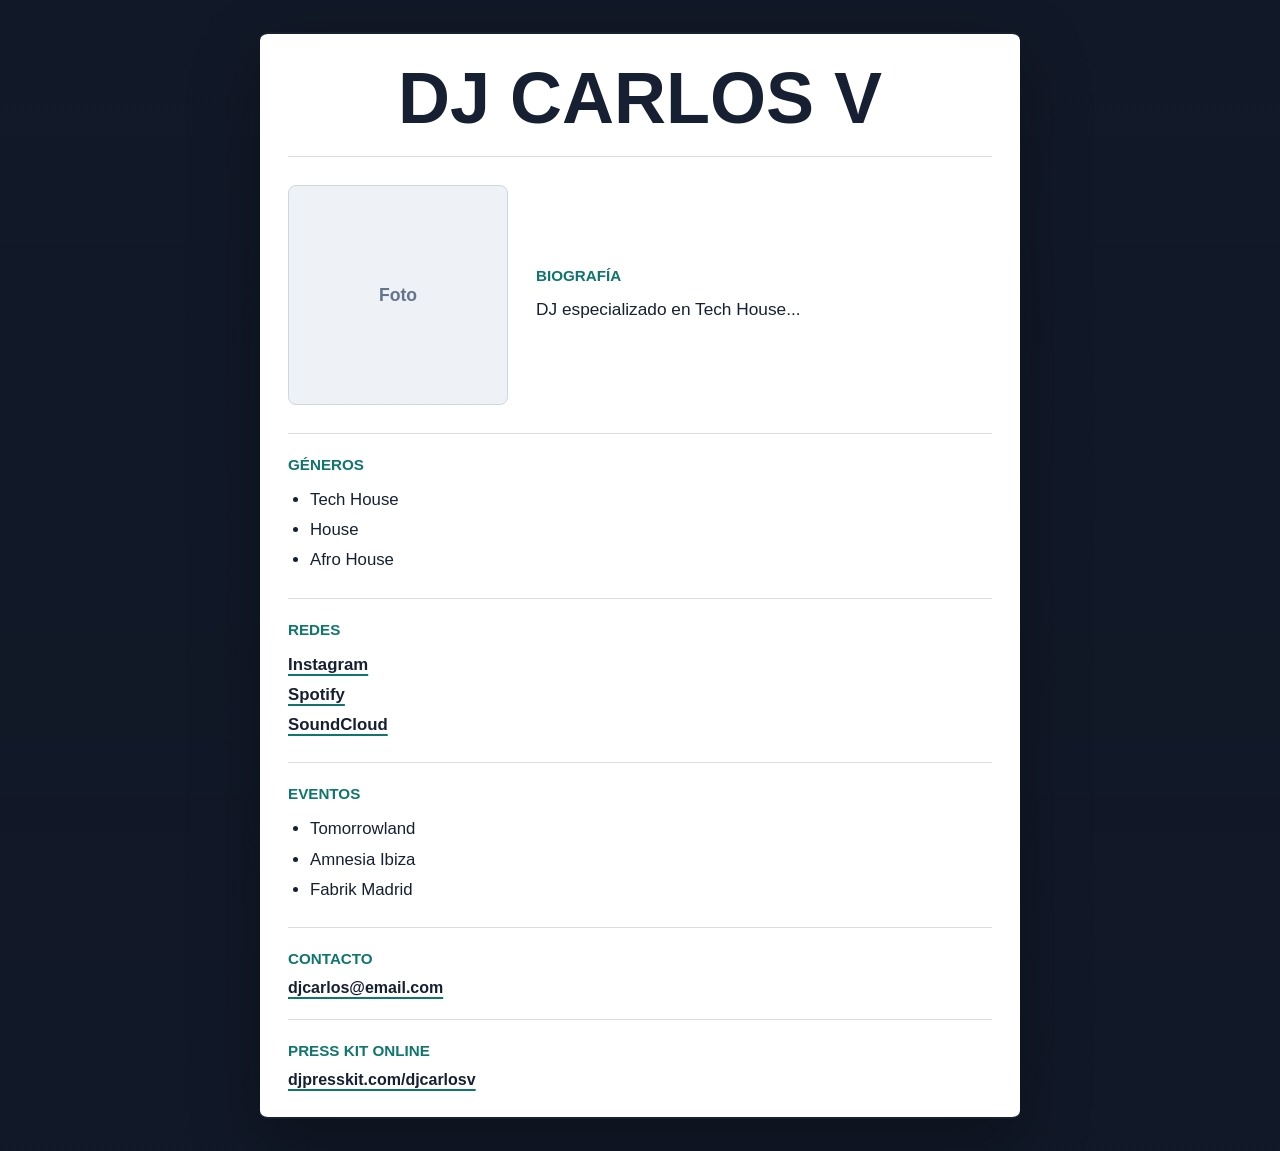
==== index.html @ f7f16c18 "Initial website files" ====
<!DOCTYPE html>
<html lang="es">
<head>
  <meta charset="UTF-8">
  <meta name="viewport" content="width=device-width, initial-scale=1.0">
  <title>DJ Carlos V | Press Kit</title>
  <link rel="canonical" href="https://djpresskit.com/djcarlosv">
  <link rel="stylesheet" href="styles.css">
</head>
<body>
  <main class="press-kit">
    <article class="kit-card" aria-label="Press kit de DJ Carlos V">
      <header class="kit-header">
        <h1>DJ CARLOS V</h1>
      </header>

      <section class="profile">
        <div class="photo" aria-label="Foto de DJ Carlos V">
          <span>Foto</span>
        </div>

        <div class="bio">
          <h2>BIOGRAFÍA</h2>
          <p>DJ especializado en Tech House...</p>
        </div>
      </section>

      <section class="kit-section">
        <h2>GÉNEROS</h2>
        <ul>
          <li>Tech House</li>
          <li>House</li>
          <li>Afro House</li>
        </ul>
      </section>

      <section class="kit-section">
        <h2>REDES</h2>
        <ul class="links-list">
          <li><a href="#">Instagram</a></li>
          <li><a href="#">Spotify</a></li>
          <li><a href="#">SoundCloud</a></li>
        </ul>
      </section>

      <section class="kit-section">
        <h2>EVENTOS</h2>
        <ul>
          <li>Tomorrowland</li>
          <li>Amnesia Ibiza</li>
          <li>Fabrik Madrid</li>
        </ul>
      </section>

      <section class="kit-section contact">
        <h2>CONTACTO</h2>
        <a href="mailto:djcarlos@email.com">djcarlos@email.com</a>
      </section>

      <section class="kit-section public-link">
        <h2>PRESS KIT ONLINE</h2>
        <a href="https://djpresskit.com/djcarlosv">djpresskit.com/djcarlosv</a>
      </section>
    </article>
  </main>
</body>
</html>
---- styles.css ----
:root {
  color-scheme: light;
  font-family: Arial, Helvetica, sans-serif;
  background: #111827;
  color: #172033;
}

* {
  box-sizing: border-box;
}

body {
  min-height: 100vh;
  margin: 0;
  background:
    linear-gradient(rgba(17, 24, 39, 0.84), rgba(17, 24, 39, 0.92)),
    url("https://images.unsplash.com/photo-1516450360452-9312f5e86fc7?auto=format&fit=crop&w=1600&q=80");
  background-position: center;
  background-size: cover;
}

a {
  color: inherit;
}

.press-kit {
  min-height: 100vh;
  display: grid;
  place-items: center;
  padding: 32px 18px;
}

.kit-card {
  width: min(100%, 760px);
  padding: 28px;
  border-top: 2px solid #172033;
  border-bottom: 2px solid #172033;
  border-radius: 8px;
  background: #ffffff;
  box-shadow: 0 24px 70px rgba(0, 0, 0, 0.28);
}

.kit-header {
  padding-bottom: 22px;
  margin-bottom: 28px;
  border-bottom: 1px solid #d8dee8;
  text-align: center;
}

h1 {
  margin: 0;
  font-size: clamp(2.2rem, 8vw, 4.5rem);
  line-height: 1;
  letter-spacing: 0;
}

h2 {
  margin: 0 0 12px;
  color: #0f766e;
  font-size: 0.95rem;
  letter-spacing: 0;
}

p {
  margin: 0;
  font-size: 1.08rem;
  line-height: 1.6;
}

ul {
  margin: 0;
  padding-left: 22px;
  font-size: 1.05rem;
  line-height: 1.8;
}

.profile {
  display: grid;
  grid-template-columns: 220px 1fr;
  gap: 28px;
  align-items: stretch;
  margin-bottom: 28px;
}

.photo {
  min-height: 220px;
  display: grid;
  place-items: center;
  border: 1px solid #cfd7e3;
  border-radius: 8px;
  background: #eef2f7;
  color: #64748b;
  font-size: 1.1rem;
  font-weight: 700;
}

.bio {
  align-self: center;
}

.kit-section {
  padding: 22px 0;
  border-top: 1px solid #d8dee8;
}

.links-list {
  list-style: none;
  padding-left: 0;
}

.links-list a,
.contact a,
.public-link a {
  color: #172033;
  font-weight: 700;
  text-decoration-color: #0f766e;
  text-decoration-thickness: 2px;
  text-underline-offset: 4px;
}

.public-link {
  padding-bottom: 0;
}

@media (max-width: 640px) {
  .kit-card {
    padding: 22px;
  }

  .profile {
    grid-template-columns: 1fr;
  }

  .photo {
    min-height: 260px;
  }
}
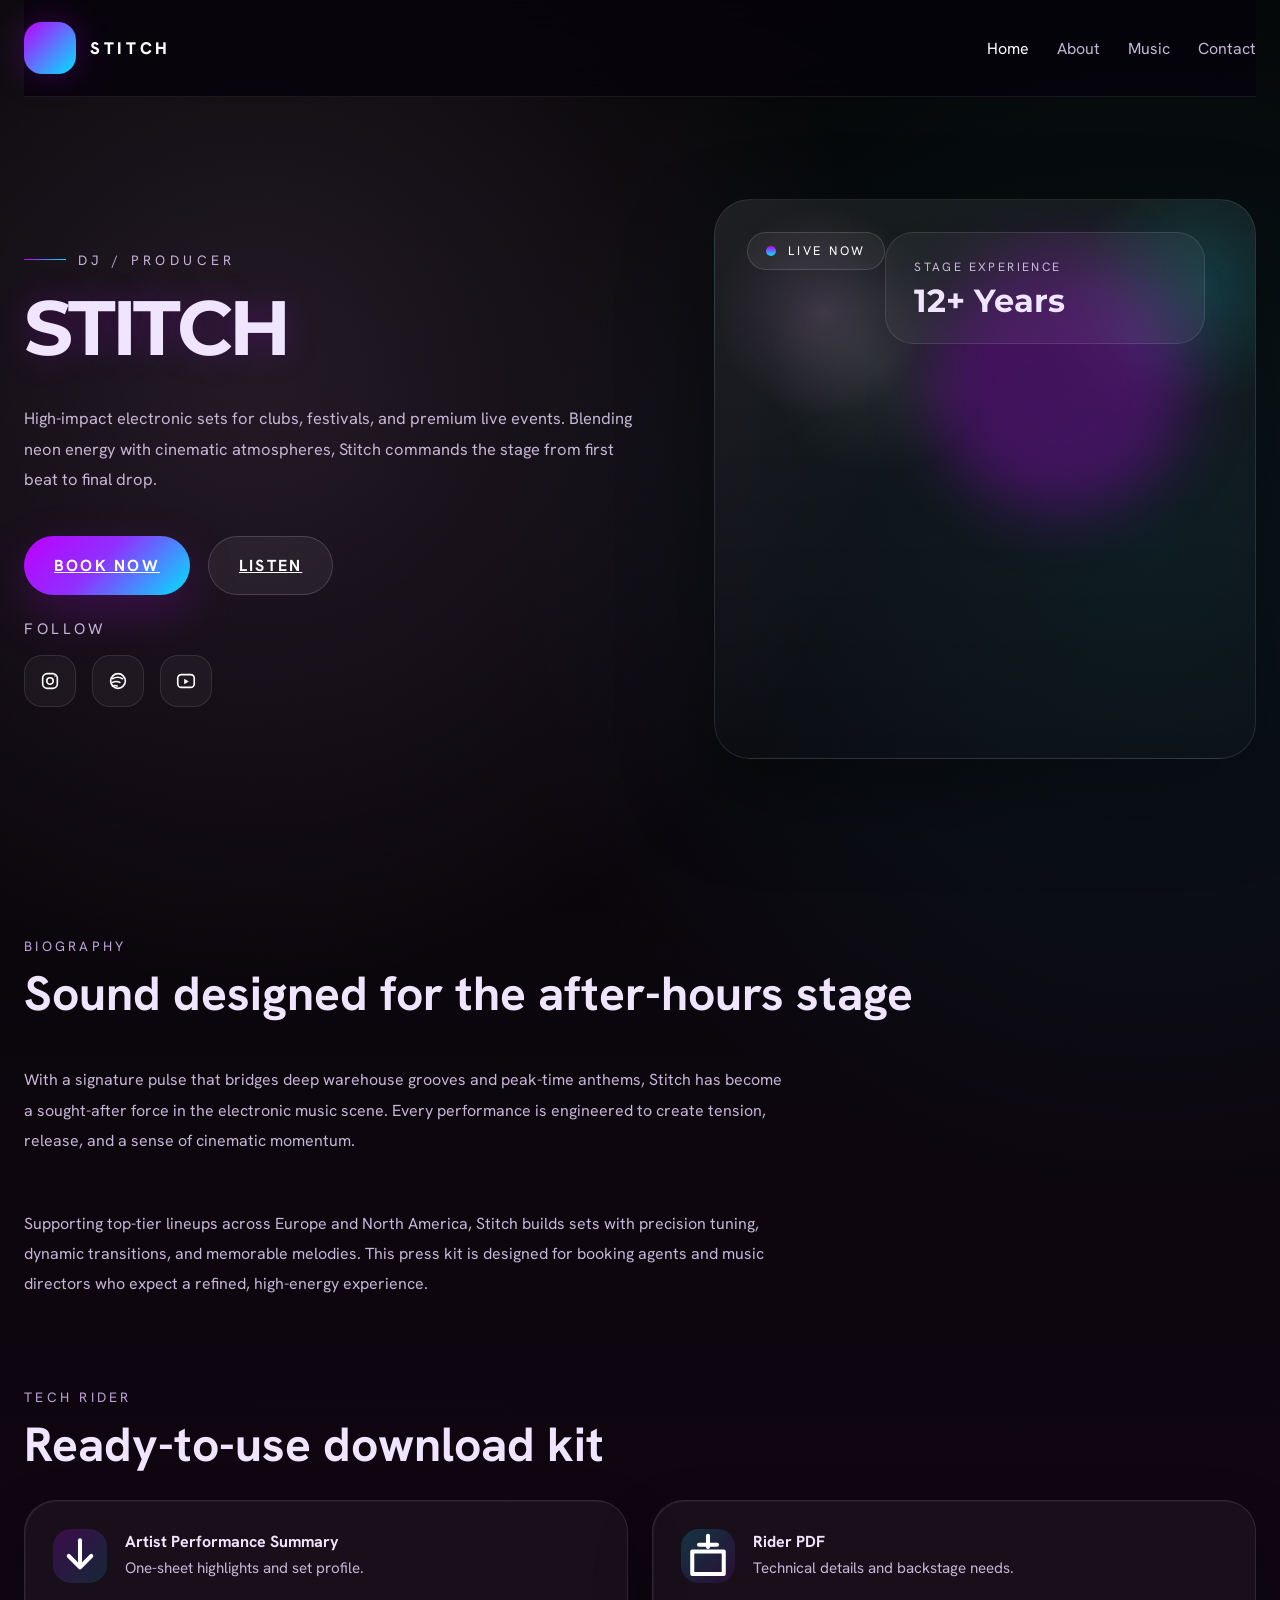
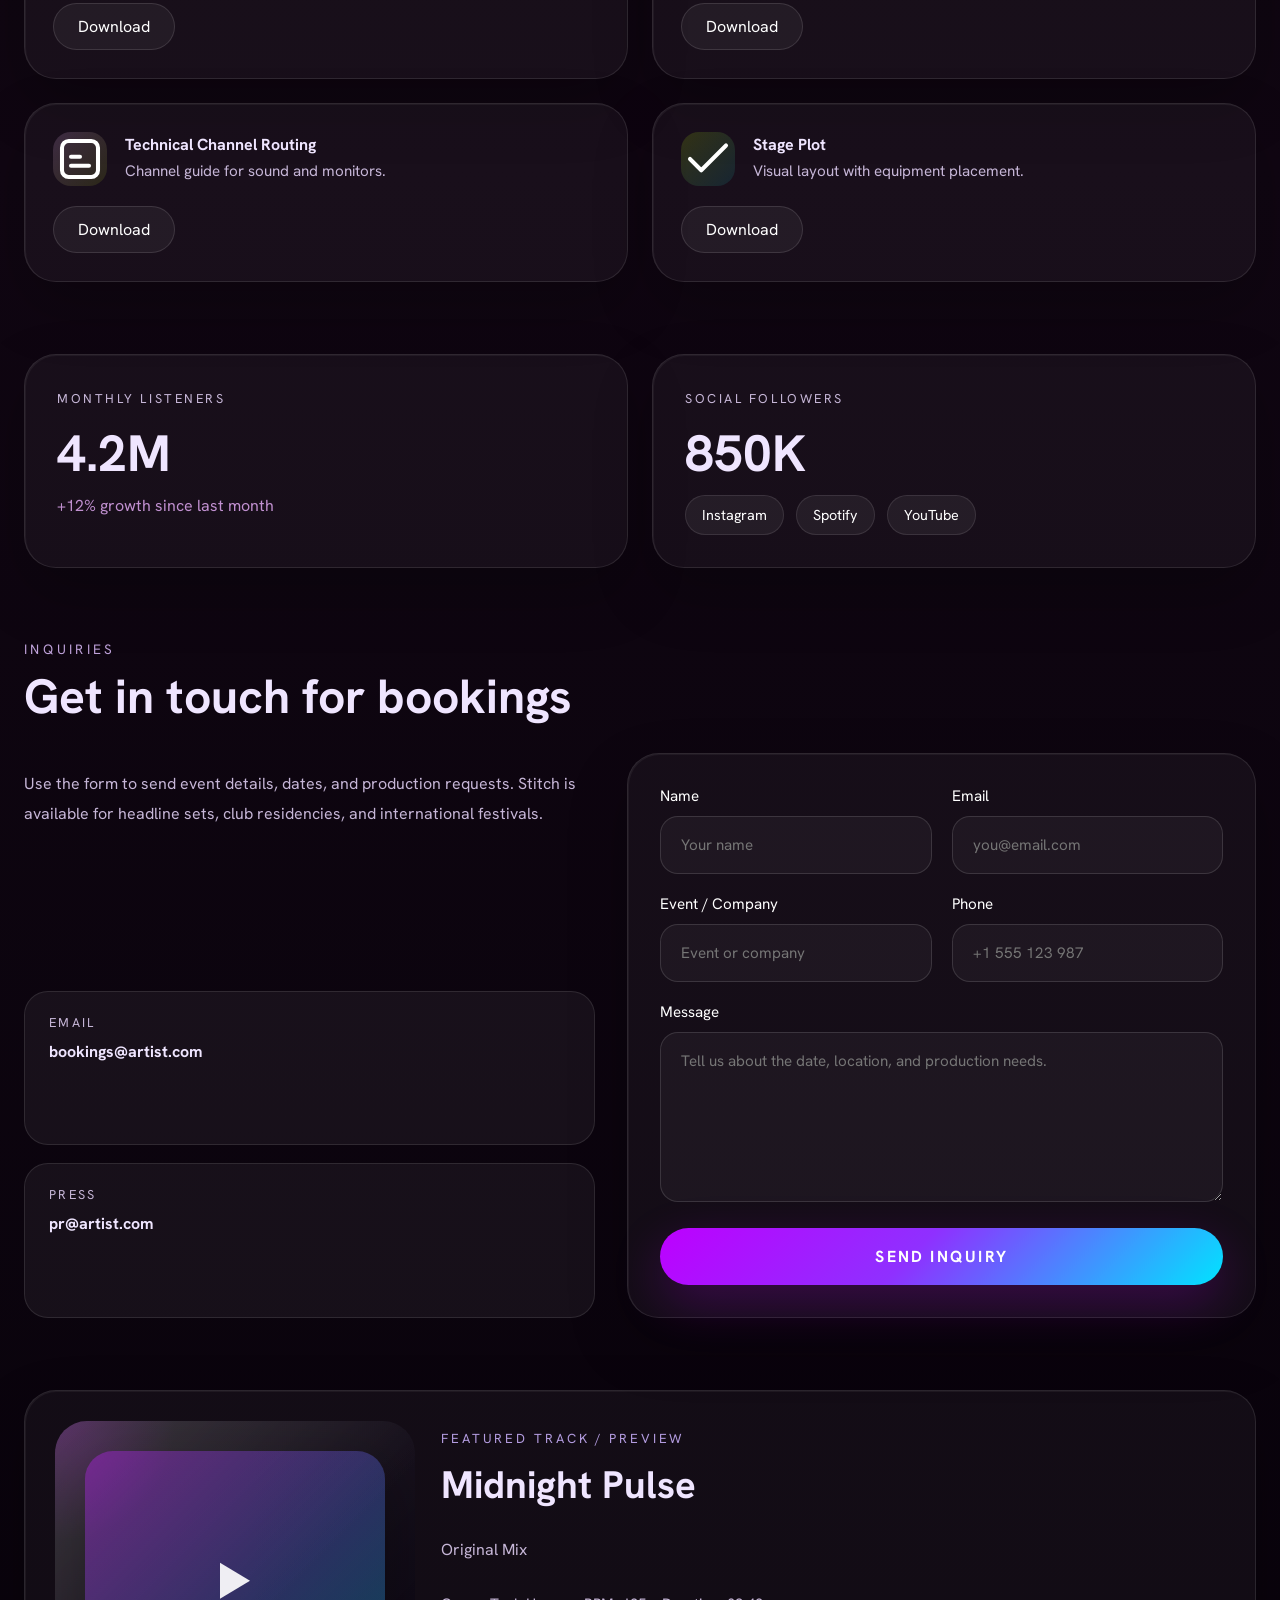
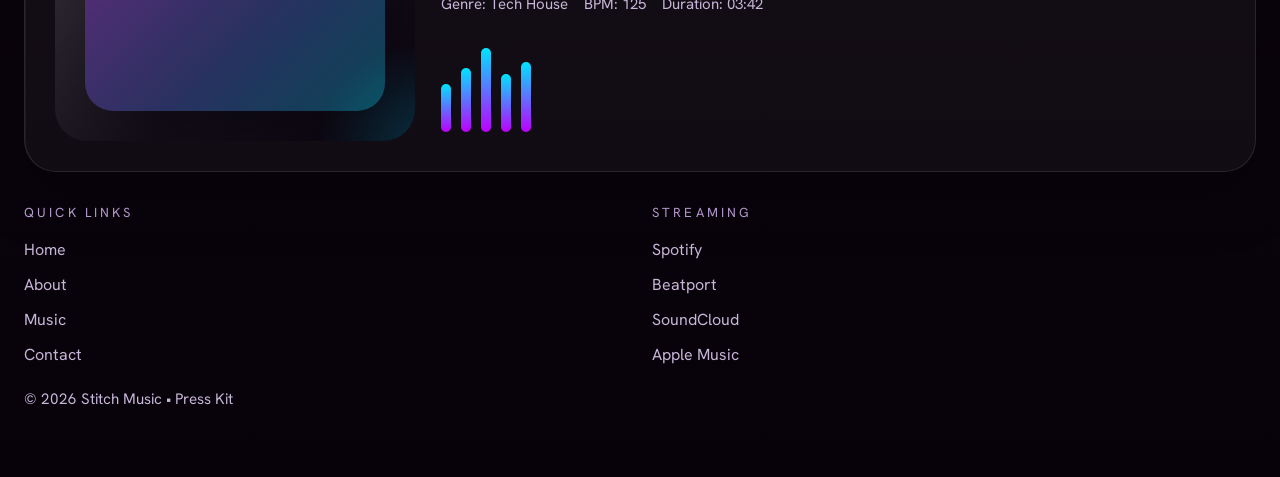
==== commit 0080f862: "Update website structure" ====
--- a/index.html
+++ b/index.html
@@ -1,67 +1,268 @@
 <!DOCTYPE html>
-<html lang="es">
+<html lang="en">
 <head>
-  <meta charset="UTF-8">
-  <meta name="viewport" content="width=device-width, initial-scale=1.0">
-  <title>DJ Carlos V | Press Kit</title>
-  <link rel="canonical" href="https://djpresskit.com/djcarlosv">
-  <link rel="stylesheet" href="styles.css">
+  <meta charset="UTF-8" />
+  <meta name="viewport" content="width=device-width, initial-scale=1.0" />
+  <title>Stitch | DJ Press Kit</title>
+  <link rel="preconnect" href="https://fonts.googleapis.com" />
+  <link rel="preconnect" href="https://fonts.gstatic.com" crossorigin />
+  <link href="https://fonts.googleapis.com/css2?family=Hanken+Grotesk:wght@400;500;600;700&family=JetBrains+Mono:wght@500;600&family=Montserrat:wght@700;800;900&display=swap" rel="stylesheet" />
+  <link rel="stylesheet" href="css/style.css" />
 </head>
 <body>
-  <main class="press-kit">
-    <article class="kit-card" aria-label="Press kit de DJ Carlos V">
-      <header class="kit-header">
-        <h1>DJ CARLOS V</h1>
-      </header>
-
-      <section class="profile">
-        <div class="photo" aria-label="Foto de DJ Carlos V">
-          <span>Foto</span>
-        </div>
-
-        <div class="bio">
-          <h2>BIOGRAFÍA</h2>
-          <p>DJ especializado en Tech House...</p>
-        </div>
-      </section>
-
-      <section class="kit-section">
-        <h2>GÉNEROS</h2>
-        <ul>
-          <li>Tech House</li>
-          <li>House</li>
-          <li>Afro House</li>
-        </ul>
-      </section>
-
-      <section class="kit-section">
-        <h2>REDES</h2>
-        <ul class="links-list">
-          <li><a href="#">Instagram</a></li>
-          <li><a href="#">Spotify</a></li>
-          <li><a href="#">SoundCloud</a></li>
-        </ul>
-      </section>
-
-      <section class="kit-section">
-        <h2>EVENTOS</h2>
-        <ul>
-          <li>Tomorrowland</li>
-          <li>Amnesia Ibiza</li>
-          <li>Fabrik Madrid</li>
-        </ul>
-      </section>
-
-      <section class="kit-section contact">
-        <h2>CONTACTO</h2>
-        <a href="mailto:djcarlos@email.com">djcarlos@email.com</a>
-      </section>
-
-      <section class="kit-section public-link">
-        <h2>PRESS KIT ONLINE</h2>
-        <a href="https://djpresskit.com/djcarlosv">djpresskit.com/djcarlosv</a>
-      </section>
-    </article>
-  </main>
+  <div class="page-shell">
+    <header class="site-header reveal-on-scroll">
+      <a class="brand" href="#home">
+        <span class="brand-mark" aria-hidden="true"></span>
+        <span class="brand-name">STITCH</span>
+      </a>
+      <nav class="site-nav" aria-label="Primary navigation">
+        <a class="nav-link active" href="#home">Home</a>
+        <a class="nav-link" href="#about">About</a>
+        <a class="nav-link" href="#music">Music</a>
+        <a class="nav-link" href="#contact">Contact</a>
+      </nav>
+      <button id="menuToggle" class="menu-toggle" aria-expanded="false" aria-label="Toggle navigation"></button>
+    </header>
+
+    <div id="mobileNav" class="mobile-nav" aria-hidden="true">
+      <a class="mobile-link" href="#home">Home</a>
+      <a class="mobile-link" href="#about">About</a>
+      <a class="mobile-link" href="#music">Music</a>
+      <a class="mobile-link" href="#contact">Contact</a>
+    </div>
+
+    <main class="site-main">
+      <section id="home" class="hero section reveal-on-scroll">
+        <div class="hero-copy">
+          <span class="eyebrow">DJ / Producer</span>
+          <h1>STITCH</h1>
+          <p>High-impact electronic sets for clubs, festivals, and premium live events. Blending neon energy with cinematic atmospheres, Stitch commands the stage from first beat to final drop.</p>
+          <div class="hero-actions">
+            <a class="btn btn-primary" href="#contact">Book Now</a>
+            <a class="btn btn-secondary" href="#music">Listen</a>
+          </div>
+          <div class="hero-social">
+            <span>Follow</span>
+            <div class="social-links">
+              <a class="social-link" href="#" aria-label="Instagram">
+                <svg class="social-icon" viewBox="0 0 24 24" fill="none" xmlns="http://www.w3.org/2000/svg"><rect x="4" y="4" width="16" height="16" rx="5" stroke="currentColor" stroke-width="1.8"/><path d="M12 8.5a3.5 3.5 0 100 7 3.5 3.5 0 000-7z" stroke="currentColor" stroke-width="1.8"/><path d="M17.5 6.5h.01" stroke="currentColor" stroke-width="1.8" stroke-linecap="round"/></svg>
+              </a>
+              <a class="social-link" href="#" aria-label="Spotify">
+                <svg class="social-icon" viewBox="0 0 24 24" fill="none" xmlns="http://www.w3.org/2000/svg"><path d="M6 9.5c3.5-2 7.5-2.1 11 0" stroke="currentColor" stroke-width="1.8" stroke-linecap="round"/><path d="M6 13.5c2.5-1.2 5.5-1.3 8 0" stroke="currentColor" stroke-width="1.8" stroke-linecap="round"/><path d="M6 17.5c1.5-.7 3.5-.8 5 0" stroke="currentColor" stroke-width="1.8" stroke-linecap="round"/><circle cx="12" cy="12" r="8" stroke="currentColor" stroke-width="1.8"/></svg>
+              </a>
+              <a class="social-link" href="#" aria-label="YouTube">
+                <svg class="social-icon" viewBox="0 0 24 24" fill="none" xmlns="http://www.w3.org/2000/svg"><rect x="3" y="5" width="18" height="14" rx="4" stroke="currentColor" stroke-width="1.8"/><path d="M10 9.5l5 3-5 3V9.5z" fill="currentColor"/></svg>
+              </a>
+            </div>
+          </div>
+        </div>
+
+        <div class="hero-visual">
+          <div class="hero-visual-inner">
+            <div class="hero-badge">
+              <span></span>
+              LIVE NOW
+            </div>
+            <div class="hero-highlight"></div>
+            <div class="hero-meta-block">
+              <span>Stage Experience</span>
+              <strong>12+ Years</strong>
+            </div>
+          </div>
+        </div>
+      </section>
+
+      <section id="about" class="about section reveal-on-scroll">
+        <div class="section-header">
+          <span class="section-label">Biography</span>
+          <h2>Sound designed for the after-hours stage</h2>
+        </div>
+        <div class="section-copy">
+          <p>With a signature pulse that bridges deep warehouse grooves and peak-time anthems, Stitch has become a sought-after force in the electronic music scene. Every performance is engineered to create tension, release, and a sense of cinematic momentum.</p>
+          <p>Supporting top-tier lineups across Europe and North America, Stitch builds sets with precision tuning, dynamic transitions, and memorable melodies. This press kit is designed for booking agents and music directors who expect a refined, high-energy experience.</p>
+        </div>
+      </section>
+
+      <section class="tech-rider section reveal-on-scroll">
+        <div class="section-header">
+          <span class="section-label">Tech Rider</span>
+          <h2>Ready-to-use download kit</h2>
+        </div>
+        <div class="cards-grid">
+          <article class="download-card">
+            <div class="card-top">
+              <div class="card-icon card-icon-primary">
+                <svg viewBox="0 0 24 24" fill="none" xmlns="http://www.w3.org/2000/svg"><path d="M7 12l5 5 5-5" stroke="currentColor" stroke-width="1.8" stroke-linecap="round" stroke-linejoin="round"/><path d="M12 5v10" stroke="currentColor" stroke-width="1.8" stroke-linecap="round"/></svg>
+              </div>
+              <div>
+                <p class="card-title">Artist Performance Summary</p>
+                <p class="card-subtitle">One-sheet highlights and set profile.</p>
+              </div>
+            </div>
+            <a class="card-action" href="#">Download</a>
+          </article>
+
+          <article class="download-card">
+            <div class="card-top">
+              <div class="card-icon card-icon-secondary">
+                <svg viewBox="0 0 24 24" fill="none" xmlns="http://www.w3.org/2000/svg"><path d="M12 3v5" stroke="currentColor" stroke-width="1.8" stroke-linecap="round"/><path d="M8 7h8" stroke="currentColor" stroke-width="1.8" stroke-linecap="round"/><path d="M5 10h14v10H5V10z" stroke="currentColor" stroke-width="1.8" stroke-linecap="round" stroke-linejoin="round"/></svg>
+              </div>
+              <div>
+                <p class="card-title">Rider PDF</p>
+                <p class="card-subtitle">Technical details and backstage needs.</p>
+              </div>
+            </div>
+            <a class="card-action" href="#">Download</a>
+          </article>
+
+          <article class="download-card">
+            <div class="card-top">
+              <div class="card-icon card-icon-accent">
+                <svg viewBox="0 0 24 24" fill="none" xmlns="http://www.w3.org/2000/svg"><rect x="4" y="4" width="16" height="16" rx="3" stroke="currentColor" stroke-width="1.8"/><path d="M8 15h8" stroke="currentColor" stroke-width="1.8" stroke-linecap="round"/><path d="M8 11h4" stroke="currentColor" stroke-width="1.8" stroke-linecap="round"/></svg>
+              </div>
+              <div>
+                <p class="card-title">Technical Channel Routing</p>
+                <p class="card-subtitle">Channel guide for sound and monitors.</p>
+              </div>
+            </div>
+            <a class="card-action" href="#">Download</a>
+          </article>
+
+          <article class="download-card">
+            <div class="card-top">
+              <div class="card-icon card-icon-success">
+                <svg viewBox="0 0 24 24" fill="none" xmlns="http://www.w3.org/2000/svg"><path d="M4 12l5 5 11-11" stroke="currentColor" stroke-width="1.8" stroke-linecap="round" stroke-linejoin="round"/></svg>
+              </div>
+              <div>
+                <p class="card-title">Stage Plot</p>
+                <p class="card-subtitle">Visual layout with equipment placement.</p>
+              </div>
+            </div>
+            <a class="card-action" href="#">Download</a>
+          </article>
+        </div>
+      </section>
+
+      <section class="statistics section reveal-on-scroll">
+        <div class="stats-grid">
+          <article class="stat-card">
+            <span class="stat-label">Monthly Listeners</span>
+            <strong>4.2M</strong>
+            <p class="stat-note">+12% growth since last month</p>
+          </article>
+          <article class="stat-card">
+            <span class="stat-label">Social Followers</span>
+            <strong>850K</strong>
+            <div class="stat-chips">
+              <span>Instagram</span>
+              <span>Spotify</span>
+              <span>YouTube</span>
+            </div>
+          </article>
+        </div>
+      </section>
+
+      <section id="contact" class="contact section reveal-on-scroll">
+        <div class="section-header">
+          <span class="section-label">Inquiries</span>
+          <h2>Get in touch for bookings</h2>
+        </div>
+        <div class="contact-grid">
+          <div class="contact-copy">
+            <p>Use the form to send event details, dates, and production requests. Stitch is available for headline sets, club residencies, and international festivals.</p>
+            <div class="contact-details">
+              <div>
+                <span>Email</span>
+                <strong>bookings@artist.com</strong>
+              </div>
+              <div>
+                <span>Press</span>
+                <strong>pr@artist.com</strong>
+              </div>
+            </div>
+          </div>
+          <form class="contact-form" novalidate>
+            <div class="form-row">
+              <label>
+                Name
+                <input type="text" name="name" placeholder="Your name" required />
+              </label>
+              <label>
+                Email
+                <input type="email" name="email" placeholder="you@email.com" required />
+              </label>
+            </div>
+            <div class="form-row">
+              <label>
+                Event / Company
+                <input type="text" name="event" placeholder="Event or company" />
+              </label>
+              <label>
+                Phone
+                <input type="tel" name="phone" placeholder="+1 555 123 987" />
+              </label>
+            </div>
+            <label class="form-full">
+              Message
+              <textarea name="message" rows="5" placeholder="Tell us about the date, location, and production needs."></textarea>
+            </label>
+            <button type="submit" class="btn btn-primary form-submit">SEND INQUIRY</button>
+          </form>
+        </div>
+      </section>
+
+      <section id="music" class="latest-release section reveal-on-scroll">
+        <div class="release-card">
+          <div class="release-artwork">
+            <div class="release-play"></div>
+          </div>
+          <div class="release-info">
+            <span class="release-tag">Featured Track / Preview</span>
+            <h3>Midnight Pulse</h3>
+            <p class="release-subtitle">Original Mix</p>
+            <div class="release-meta">
+              <span>Genre: Tech House</span>
+              <span>BPM: 125</span>
+              <span>Duration: 03:42</span>
+            </div>
+            <div class="equalizer">
+              <span class="bar bar-1"></span>
+              <span class="bar bar-2"></span>
+              <span class="bar bar-3"></span>
+              <span class="bar bar-4"></span>
+              <span class="bar bar-5"></span>
+            </div>
+          </div>
+        </div>
+      </section>
+    </main>
+
+    <footer class="site-footer reveal-on-scroll">
+      <div class="footer-grid">
+        <div>
+          <span class="footer-label">Quick Links</span>
+          <ul class="footer-links">
+            <li><a href="#home">Home</a></li>
+            <li><a href="#about">About</a></li>
+            <li><a href="#music">Music</a></li>
+            <li><a href="#contact">Contact</a></li>
+          </ul>
+        </div>
+        <div>
+          <span class="footer-label">Streaming</span>
+          <ul class="footer-links">
+            <li><a href="#">Spotify</a></li>
+            <li><a href="#">Beatport</a></li>
+            <li><a href="#">SoundCloud</a></li>
+            <li><a href="#">Apple Music</a></li>
+          </ul>
+        </div>
+      </div>
+      <div class="footer-note">© 2026 Stitch Music • Press Kit</div>
+    </footer>
+  </div>
+
+  <script src="js/script.js" defer></script>
 </body>
 </html>
--- a/css/style.css
+++ b/css/style.css
@@ -0,0 +1,745 @@
+:root {
+  color-scheme: dark;
+  --bg: #050505;
+  --surface: rgba(255,255,255,.06);
+  --surface-soft: rgba(255,255,255,.04);
+  --surface-strong: rgba(255,255,255,.08);
+  --border: rgba(255,255,255,.1);
+  --text: #efe5ff;
+  --muted: #c6b6d7;
+  --primary: #ecb2ff;
+  --primary-strong: #bd00ff;
+  --accent: #00e4ff;
+  --success: #abd600;
+  --shadow: 0 35px 90px rgba(0, 0, 0, 0.35);
+  --radius: 28px;
+}
+* {
+  box-sizing: border-box;
+}
+html {
+  scroll-behavior: smooth;
+}
+body {
+  margin: 0;
+  min-height: 100vh;
+  font-family: 'Hanken Grotesk', system-ui, sans-serif;
+  background: radial-gradient(circle at 20% 10%, rgba(236, 178, 255, 0.12), transparent 18%), radial-gradient(circle at 90% 15%, rgba(0, 228, 255, 0.08), transparent 20%), linear-gradient(180deg, #050505 0%, #100612 48%, #07020a 100%);
+  color: var(--text);
+}
+img {
+  display: block;
+  max-width: 100%;
+}
+button, input, textarea, a {
+  font: inherit;
+}
+.page-shell {
+  max-width: 1280px;
+  margin: 0 auto;
+  padding: 0 24px 48px;
+}
+.site-header {
+  display: flex;
+  align-items: center;
+  justify-content: space-between;
+  gap: 24px;
+  padding: 22px 0;
+  position: sticky;
+  top: 0;
+  z-index: 20;
+  background: rgba(7, 3, 11, 0.82);
+  backdrop-filter: blur(18px);
+  border-bottom: 1px solid rgba(255,255,255,0.08);
+}
+.brand {
+  display: inline-flex;
+  align-items: center;
+  gap: 14px;
+  text-decoration: none;
+}
+.brand-mark {
+  width: 52px;
+  height: 52px;
+  border-radius: 18px;
+  background: linear-gradient(135deg, #bd00ff, #00e4ff);
+  box-shadow: 0 0 34px rgba(189, 0, 255, 0.28);
+}
+.brand-name {
+  color: #fff;
+  font-size: 1.05rem;
+  font-weight: 800;
+  letter-spacing: 0.22em;
+  text-transform: uppercase;
+}
+.site-nav {
+  display: flex;
+  gap: 28px;
+  align-items: center;
+}
+.nav-link,
+.mobile-link,
+.footer-links a {
+  color: var(--muted);
+  text-decoration: none;
+  transition: color 0.25s ease, transform 0.25s ease;
+}
+.nav-link:hover,
+.footer-links a:hover,
+.mobile-link:hover {
+  color: #fff;
+}
+.nav-link.active {
+  color: #fff;
+}
+.menu-toggle {
+  display: none;
+  min-width: 52px;
+  min-height: 52px;
+  border-radius: 18px;
+  border: 1px solid rgba(255,255,255,0.12);
+  background: rgba(255,255,255,0.04);
+  position: relative;
+  cursor: pointer;
+}
+.menu-toggle::before,
+.menu-toggle::after {
+  content: '';
+  position: absolute;
+  left: 14px;
+  right: 14px;
+  height: 2px;
+  background: #fff;
+  border-radius: 999px;
+}
+.menu-toggle::before {
+  top: 16px;
+}
+.menu-toggle::after {
+  bottom: 16px;
+}
+.mobile-nav {
+  position: fixed;
+  inset: 0;
+  background: rgba(9, 3, 11, 0.96);
+  backdrop-filter: blur(22px);
+  display: flex;
+  flex-direction: column;
+  justify-content: center;
+  align-items: center;
+  gap: 28px;
+  padding: 42px;
+  transform: translateY(-120%);
+  transition: transform 0.4s ease;
+  z-index: 19;
+}
+.mobile-nav.open {
+  transform: translateY(0);
+}
+.mobile-link {
+  font-size: 1.4rem;
+  color: #fff;
+}
+.site-main {
+  display: flex;
+  flex-direction: column;
+  gap: 72px;
+}
+.section {
+  position: relative;
+}
+.hero {
+  display: grid;
+  grid-template-columns: 1.2fr 1fr;
+  gap: 40px;
+  align-items: center;
+  min-height: calc(100vh - 132px);
+  padding: 20px 0 24px;
+}
+.hero-copy {
+  max-width: 640px;
+  display: flex;
+  flex-direction: column;
+  gap: 24px;
+}
+.eyebrow {
+  display: inline-flex;
+  align-items: center;
+  gap: 12px;
+  font-size: 0.85rem;
+  letter-spacing: 0.32em;
+  text-transform: uppercase;
+  color: #c7b2dc;
+}
+.eyebrow::before {
+  content: '';
+  width: 42px;
+  height: 1px;
+  background: linear-gradient(90deg, #bd00ff, #00e4ff);
+}
+.hero-copy h1 {
+  font-family: 'Montserrat', sans-serif;
+  font-size: clamp(3.5rem, 6vw, 5.8rem);
+  line-height: 0.92;
+  margin: 0;
+  letter-spacing: -0.05em;
+  text-transform: uppercase;
+  text-shadow: 0 0 32px rgba(189,0,255,0.25);
+}
+.hero-copy p {
+  max-width: 620px;
+  color: var(--muted);
+  font-size: 1.03rem;
+  line-height: 1.85;
+}
+.hero-actions {
+  display: flex;
+  flex-wrap: wrap;
+  gap: 18px;
+}
+.btn {
+  display: inline-flex;
+  align-items: center;
+  justify-content: center;
+  border: none;
+  border-radius: 999px;
+  text-transform: uppercase;
+  letter-spacing: 0.14em;
+  font-weight: 700;
+  padding: 18px 30px;
+  cursor: pointer;
+  transition: transform 0.25s ease, box-shadow 0.25s ease, background 0.25s ease;
+}
+.btn-primary {
+  background: linear-gradient(135deg, #bd00ff 0%, #8f30ff 45%, #00e4ff 100%);
+  color: #fff;
+  box-shadow: 0 18px 50px rgba(189, 0, 255, 0.22);
+}
+.btn-primary:hover {
+  transform: translateY(-2px);
+  box-shadow: 0 24px 68px rgba(189, 0, 255, 0.3);
+}
+.btn-secondary {
+  background: rgba(255,255,255,0.06);
+  color: #fff;
+  border: 1px solid rgba(255,255,255,0.15);
+}
+.btn-secondary:hover {
+  background: rgba(255,255,255,0.1);
+}
+.hero-social {
+  display: flex;
+  flex-direction: column;
+  gap: 16px;
+  font-size: 0.95rem;
+  color: var(--muted);
+}
+.hero-social span {
+  text-transform: uppercase;
+  letter-spacing: 0.24em;
+}
+.social-links {
+  display: flex;
+  gap: 16px;
+}
+.social-link {
+  width: 52px;
+  height: 52px;
+  border-radius: 18px;
+  display: grid;
+  place-items: center;
+  background: rgba(255,255,255,0.04);
+  border: 1px solid rgba(255,255,255,0.1);
+  color: #fff;
+  transition: transform 0.25s ease, box-shadow 0.25s ease, background 0.25s ease;
+}
+.social-link:hover {
+  transform: translateY(-2px);
+  background: rgba(255,255,255,0.08);
+  box-shadow: 0 0 22px rgba(0, 228, 255, 0.22);
+}
+.social-icon {
+  width: 22px;
+  height: 22px;
+}
+.hero-visual {
+  position: relative;
+  min-height: 560px;
+  border-radius: 36px;
+  overflow: hidden;
+  background: radial-gradient(circle at 20% 20%, rgba(236,178,255,0.16), transparent 17%), radial-gradient(circle at 90% 15%, rgba(0,228,255,0.14), transparent 18%), linear-gradient(180deg, rgba(255,255,255,0.06), rgba(255,255,255,0.01));
+  border: 1px solid rgba(255,255,255,0.1);
+  box-shadow: var(--shadow);
+}
+.hero-visual::before {
+  content: '';
+  position: absolute;
+  inset: 0;
+  background-image: radial-gradient(circle at 30% 30%, rgba(255,255,255,0.08), transparent 20%), radial-gradient(circle at 80% 20%, rgba(255,255,255,0.04), transparent 18%), linear-gradient(150deg, rgba(255,255,255,0.02), transparent 35%);
+}
+.hero-visual-inner {
+  position: relative;
+  z-index: 1;
+  height: 100%;
+  display: flex;
+  align-items: flex-end;
+  justify-content: flex-start;
+  padding: 32px;
+}
+.hero-badge {
+  display: inline-flex;
+  align-items: center;
+  gap: 12px;
+  padding: 10px 18px;
+  border-radius: 999px;
+  border: 1px solid rgba(255,255,255,0.14);
+  background: rgba(255,255,255,0.05);
+  color: #fff;
+  font-size: 0.78rem;
+  letter-spacing: 0.22em;
+  text-transform: uppercase;
+  margin-bottom: auto;
+}
+.hero-badge span {
+  width: 10px;
+  height: 10px;
+  border-radius: 50%;
+  background: linear-gradient(180deg, #bd00ff, #00e4ff);
+}
+.hero-highlight {
+  position: absolute;
+  top: 30%;
+  right: 12%;
+  width: 260px;
+  height: 260px;
+  border-radius: 50%;
+  filter: blur(30px);
+  background: rgba(189,0,255,0.28);
+}
+.hero-meta-block {
+  position: relative;
+  z-index: 2;
+  width: min(100%, 320px);
+  padding: 26px 28px;
+  border-radius: 28px;
+  background: rgba(255,255,255,0.05);
+  border: 1px solid rgba(255,255,255,0.1);
+  backdrop-filter: blur(18px);
+}
+.hero-meta-block span {
+  display: block;
+  color: var(--muted);
+  text-transform: uppercase;
+  letter-spacing: 0.2em;
+  font-size: 0.75rem;
+  margin-bottom: 10px;
+}
+.hero-meta-block strong {
+  font-size: 2rem;
+  font-family: 'Montserrat', sans-serif;
+  line-height: 1;
+}
+.section-header {
+  display: flex;
+  flex-direction: column;
+  gap: 14px;
+  margin-bottom: 30px;
+}
+.section-label {
+  font-size: 0.85rem;
+  letter-spacing: 0.24em;
+  text-transform: uppercase;
+  color: #bfa2da;
+}
+.about h2,
+.tech-rider h2,
+.contact h2,
+.latest-release h3 {
+  font-size: clamp(2.2rem, 4vw, 3rem);
+  margin: 0;
+  line-height: 1.05;
+}
+.section-copy {
+  display: grid;
+  gap: 20px;
+  color: var(--muted);
+  line-height: 1.9;
+  max-width: 760px;
+}
+.cards-grid {
+  display: grid;
+  grid-template-columns: repeat(2, minmax(0, 1fr));
+  gap: 24px;
+}
+.download-card,
+.stat-card,
+.release-card,
+.contact-form {
+  border-radius: 32px;
+  background: rgba(255,255,255,0.04);
+  border: 1px solid rgba(255,255,255,0.1);
+  box-shadow: inset 1px 1px 0 rgba(255,255,255,0.05), 0 25px 60px rgba(0,0,0,0.24);
+}
+.download-card {
+  display: flex;
+  flex-direction: column;
+  justify-content: space-between;
+  gap: 20px;
+  padding: 28px;
+  transition: transform 0.3s ease, border-color 0.3s ease, background 0.3s ease;
+}
+.download-card:hover {
+  transform: translateY(-4px);
+  border-color: rgba(189,0,255,0.25);
+  background: rgba(255,255,255,0.07);
+}
+.card-top {
+  display: flex;
+  gap: 18px;
+  align-items: center;
+}
+.card-icon {
+  width: 54px;
+  height: 54px;
+  border-radius: 18px;
+  display: grid;
+  place-items: center;
+  background: rgba(255,255,255,0.08);
+  color: #fff;
+}
+.card-icon-primary {
+  background: linear-gradient(135deg, rgba(189,0,255,0.22), rgba(0,228,255,0.12));
+}
+.card-icon-secondary {
+  background: linear-gradient(135deg, rgba(0,228,255,0.18), rgba(189,0,255,0.12));
+}
+.card-icon-accent {
+  background: linear-gradient(135deg, rgba(236,178,255,0.18), rgba(171,214,0,0.12));
+}
+.card-icon-success {
+  background: linear-gradient(135deg, rgba(171,214,0,0.18), rgba(0,228,255,0.1));
+}
+.card-title {
+  margin: 0;
+  font-weight: 700;
+  font-size: 1rem;
+}
+.card-subtitle {
+  margin: 4px 0 0;
+  color: var(--muted);
+  font-size: 0.95rem;
+  line-height: 1.6;
+}
+.card-action {
+  align-self: flex-start;
+  padding: 12px 24px;
+  border-radius: 999px;
+  border: 1px solid rgba(255,255,255,0.12);
+  background: rgba(255,255,255,0.05);
+  color: #fff;
+  text-decoration: none;
+  transition: background 0.25s ease, transform 0.25s ease;
+}
+.card-action:hover {
+  background: rgba(255,255,255,0.1);
+  transform: translateY(-1px);
+}
+.statistics .stats-grid {
+  display: grid;
+  grid-template-columns: repeat(2, minmax(0, 1fr));
+  gap: 24px;
+}
+.stat-card {
+  padding: 32px;
+}
+.stat-label {
+  color: var(--muted);
+  text-transform: uppercase;
+  letter-spacing: 0.2em;
+  font-size: 0.8rem;
+}
+.stat-card strong {
+  display: block;
+  margin: 20px 0 14px;
+  font-size: clamp(2.4rem, 4vw, 4rem);
+  line-height: 1;
+}
+.stat-note {
+  color: rgba(236,178,255,0.8);
+}
+.stat-chips {
+  display: flex;
+  flex-wrap: wrap;
+  gap: 12px;
+  margin-top: 16px;
+}
+.stat-chips span {
+  display: inline-flex;
+  align-items: center;
+  justify-content: center;
+  padding: 10px 16px;
+  border-radius: 999px;
+  background: rgba(255,255,255,0.06);
+  border: 1px solid rgba(255,255,255,0.1);
+  color: #fff;
+  font-size: 0.9rem;
+}
+.contact-grid {
+  display: grid;
+  grid-template-columns: 1fr 1.1fr;
+  gap: 32px;
+}
+.contact-copy {
+  display: grid;
+  gap: 24px;
+}
+.contact-copy p {
+  color: var(--muted);
+  line-height: 1.9;
+  max-width: 580px;
+}
+.contact-details {
+  display: grid;
+  gap: 18px;
+}
+.contact-details div {
+  padding: 22px 24px;
+  border-radius: 24px;
+  background: rgba(255,255,255,0.05);
+  border: 1px solid rgba(255,255,255,0.1);
+}
+.contact-details span {
+  display: block;
+  color: var(--muted);
+  font-size: 0.8rem;
+  text-transform: uppercase;
+  letter-spacing: 0.18em;
+  margin-bottom: 10px;
+}
+.contact-details strong {
+  font-size: 1rem;
+}
+.contact-form {
+  padding: 32px;
+  display: grid;
+  gap: 20px;
+}
+.form-row {
+  display: grid;
+  grid-template-columns: repeat(2, minmax(0, 1fr));
+  gap: 20px;
+}
+label {
+  display: grid;
+  gap: 10px;
+  color: #fff;
+  font-size: 0.95rem;
+}
+input,
+textarea {
+  width: 100%;
+  border: 1px solid rgba(255,255,255,0.13);
+  border-radius: 18px;
+  padding: 18px 20px;
+  background: rgba(255,255,255,0.04);
+  color: #fff;
+  outline: none;
+  transition: border-color 0.25s ease, box-shadow 0.25s ease, background 0.25s ease;
+}
+input:focus,
+textarea:focus {
+  border-color: rgba(189,0,255,0.5);
+  box-shadow: 0 0 0 3px rgba(189,0,255,0.1);
+  background: rgba(255,255,255,0.08);
+}
+textarea {
+  min-height: 170px;
+  resize: vertical;
+}
+.form-full {
+  grid-column: 1 / -1;
+}
+.form-submit {
+  margin-top: 6px;
+}
+.release-card {
+  display: grid;
+  grid-template-columns: 360px 1fr;
+  gap: 26px;
+  padding: 30px;
+  align-items: center;
+}
+.release-artwork {
+  min-height: 320px;
+  border-radius: 32px;
+  background: radial-gradient(circle at top left, rgba(189,0,255,0.2), transparent 25%), radial-gradient(circle at bottom right, rgba(0,228,255,0.18), transparent 20%), linear-gradient(135deg, rgba(255,255,255,0.08), rgba(10,4,18,0.85));
+  position: relative;
+  overflow: hidden;
+}
+.release-artwork::after {
+  content: '';
+  position: absolute;
+  inset: 0;
+  background: linear-gradient(135deg, rgba(255,255,255,0.12) 0%, rgba(255,255,255,0) 60%);
+}
+.release-play {
+  position: absolute;
+  inset: 30px;
+  border-radius: 28px;
+  background: linear-gradient(135deg, rgba(189,0,255,0.35), rgba(0,228,255,0.28));
+  display: grid;
+  place-items: center;
+  box-shadow: 0 22px 70px rgba(0,0,0,0.35);
+}
+.release-play::before {
+  content: '';
+  width: 60px;
+  height: 60px;
+  clip-path: polygon(25% 20%, 75% 50%, 25% 80%);
+  background: rgba(255,255,255,0.92);
+}
+.release-info {
+  display: grid;
+  gap: 18px;
+}
+.release-tag {
+  color: #b39ce0;
+  text-transform: uppercase;
+  letter-spacing: 0.22em;
+  font-size: 0.82rem;
+}
+.release-info h3 {
+  margin: 0;
+  font-size: clamp(2rem, 3vw, 3rem);
+}
+.release-subtitle {
+  color: var(--muted);
+  font-size: 1rem;
+}
+.release-meta {
+  display: flex;
+  flex-wrap: wrap;
+  gap: 16px;
+  color: var(--muted);
+  font-size: 0.94rem;
+}
+.equalizer {
+  display: flex;
+  align-items: flex-end;
+  gap: 10px;
+  margin-top: 16px;
+}
+.bar {
+  width: 10px;
+  border-radius: 999px;
+  background: linear-gradient(180deg, #00e4ff, #bd00ff);
+  animation: pulse 1.3s ease-in-out infinite;
+}
+.bar-1 { height: 48px; animation-delay: 0s; }
+.bar-2 { height: 64px; animation-delay: 0.1s; }
+.bar-3 { height: 84px; animation-delay: 0.2s; }
+.bar-4 { height: 58px; animation-delay: 0.15s; }
+.bar-5 { height: 70px; animation-delay: 0.05s; }
+@keyframes pulse {
+  0%, 100% { transform: scaleY(0.86); }
+  50% { transform: scaleY(1.15); }
+}
+.site-footer {
+  display: grid;
+  gap: 24px;
+  padding: 32px 0 20px;
+}
+.footer-grid {
+  display: grid;
+  grid-template-columns: repeat(2, minmax(0, 1fr));
+  gap: 24px;
+}
+.footer-label {
+  display: block;
+  margin-bottom: 18px;
+  text-transform: uppercase;
+  letter-spacing: 0.24em;
+  color: #bfa2da;
+  font-size: 0.82rem;
+}
+.footer-links {
+  list-style: none;
+  padding: 0;
+  margin: 0;
+  display: grid;
+  gap: 14px;
+}
+.footer-note {
+  color: var(--muted);
+  font-size: 0.95rem;
+}
+.reveal-on-scroll {
+  opacity: 0;
+  transform: translateY(26px);
+  transition: opacity 0.8s ease, transform 0.8s ease;
+}
+.reveal-on-scroll.reveal {
+  opacity: 1;
+  transform: none;
+}
+@media (max-width: 1024px) {
+  .hero {
+    grid-template-columns: 1fr;
+    min-height: auto;
+  }
+  .hero-visual {
+    min-height: 420px;
+  }
+  .cards-grid,
+  .statistics .stats-grid,
+  .contact-grid,
+  .release-card,
+  .footer-grid {
+    grid-template-columns: 1fr;
+  }
+  .site-nav {
+    display: none;
+  }
+  .menu-toggle {
+    display: inline-flex;
+  }
+  .form-row {
+    grid-template-columns: 1fr;
+  }
+  .form-full {
+    grid-column: auto;
+  }
+}
+@media (max-width: 720px) {
+  .page-shell {
+    padding: 0 18px 36px;
+  }
+  .site-header {
+    padding: 18px 0;
+  }
+  .hero {
+    gap: 28px;
+  }
+  .hero-copy h1 {
+    font-size: clamp(3rem, 14vw, 4.5rem);
+  }
+  .hero-actions {
+    flex-direction: column;
+    align-items: stretch;
+  }
+  .btn {
+    width: 100%;
+  }
+  .social-links {
+    flex-wrap: wrap;
+  }
+  .download-card,
+  .stat-card,
+  .contact-form,
+  .release-card {
+    padding: 24px;
+  }
+  .release-artwork {
+    min-height: 260px;
+  }
+}
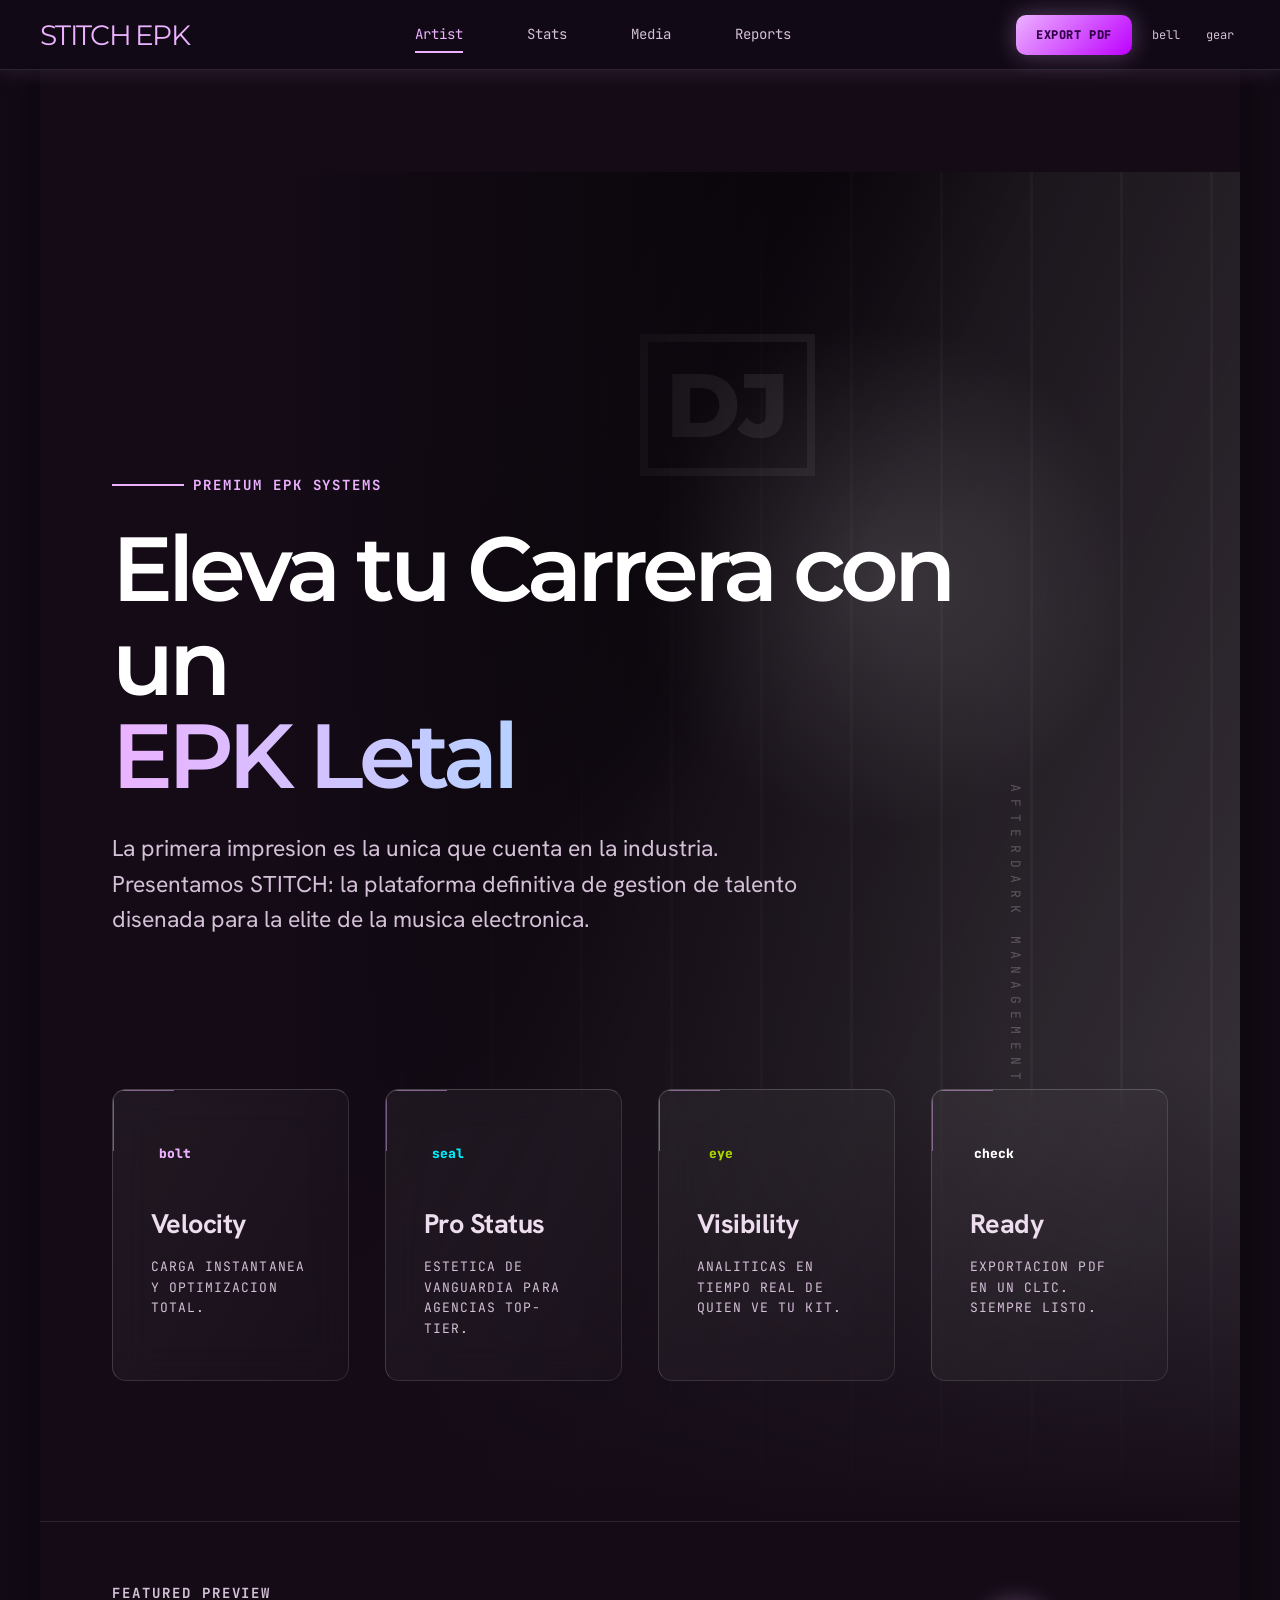
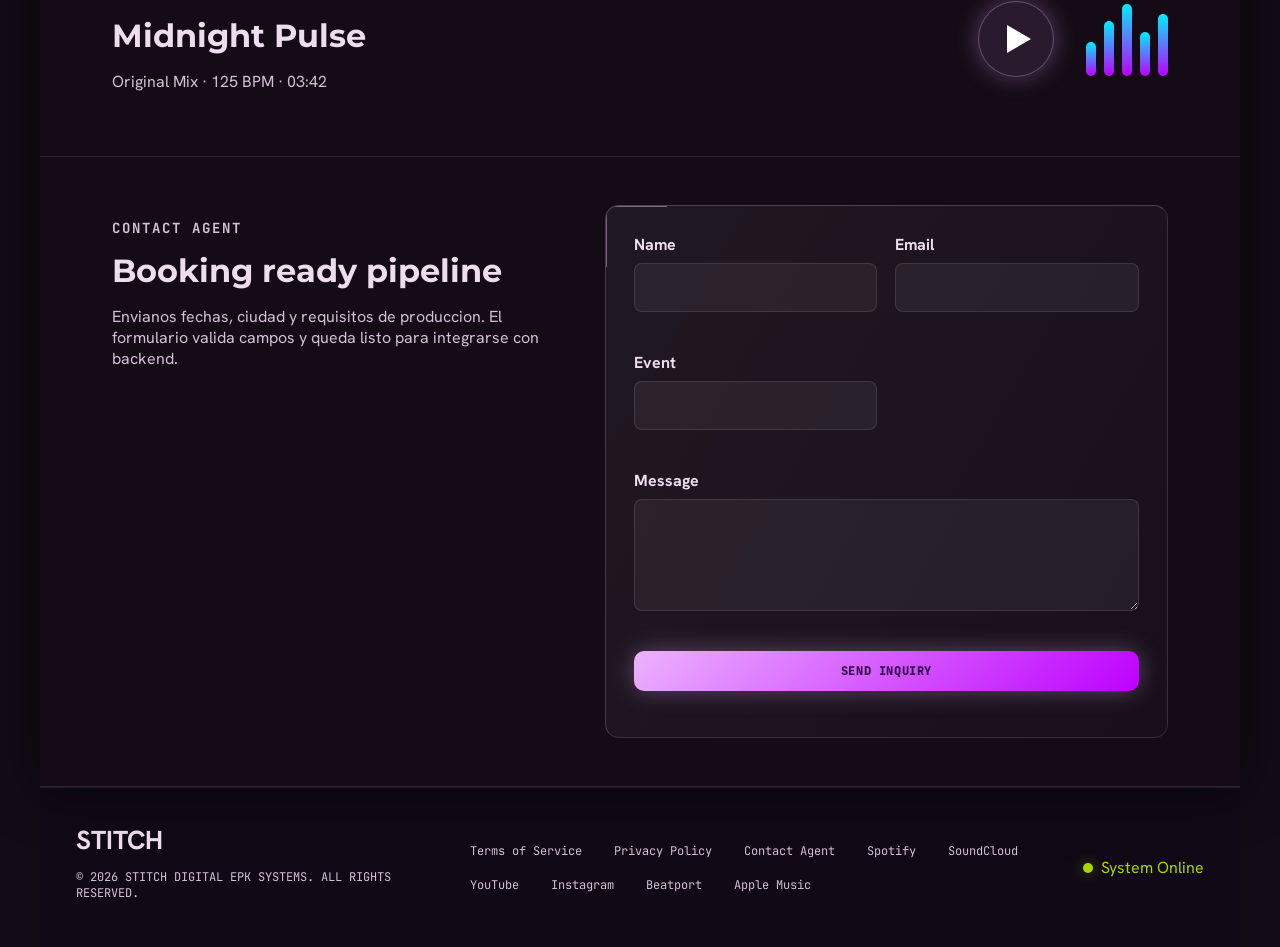
==== commit 2cfd1dfe: "Build Stitch EPK website" ====
--- a/index.html
+++ b/index.html
@@ -1,268 +1,122 @@
 <!DOCTYPE html>
-<html lang="en">
+<html lang="es">
 <head>
   <meta charset="UTF-8" />
   <meta name="viewport" content="width=device-width, initial-scale=1.0" />
-  <title>Stitch | DJ Press Kit</title>
+  <meta name="description" content="STITCH EPK, una plataforma afterdark para construir press kits profesionales de artistas electronicos." />
+  <title>STITCH EPK | Artist</title>
   <link rel="preconnect" href="https://fonts.googleapis.com" />
   <link rel="preconnect" href="https://fonts.gstatic.com" crossorigin />
-  <link href="https://fonts.googleapis.com/css2?family=Hanken+Grotesk:wght@400;500;600;700&family=JetBrains+Mono:wght@500;600&family=Montserrat:wght@700;800;900&display=swap" rel="stylesheet" />
+  <link href="https://fonts.googleapis.com/css2?family=Hanken+Grotesk:wght@400;500;600;700;800&family=JetBrains+Mono:wght@500;600;700&family=Montserrat:wght@600;700;800&display=swap" rel="stylesheet" />
   <link rel="stylesheet" href="css/style.css" />
 </head>
-<body>
-  <div class="page-shell">
-    <header class="site-header reveal-on-scroll">
-      <a class="brand" href="#home">
-        <span class="brand-mark" aria-hidden="true"></span>
-        <span class="brand-name">STITCH</span>
-      </a>
-      <nav class="site-nav" aria-label="Primary navigation">
-        <a class="nav-link active" href="#home">Home</a>
-        <a class="nav-link" href="#about">About</a>
-        <a class="nav-link" href="#music">Music</a>
-        <a class="nav-link" href="#contact">Contact</a>
-      </nav>
-      <button id="menuToggle" class="menu-toggle" aria-expanded="false" aria-label="Toggle navigation"></button>
-    </header>
+<body data-page="artist">
+  <header class="topbar">
+    <a class="brand" href="index.html">STITCH EPK</a>
+    <nav class="topnav" aria-label="Principal">
+      <a class="active" href="index.html">Artist</a>
+      <a href="pages/profile.html">Stats</a>
+      <a href="pages/dashboard.html">Media</a>
+      <a href="pages/report.html">Reports</a>
+    </nav>
+    <div class="top-actions">
+      <button class="export-btn" type="button" data-export>Export PDF</button>
+      <button class="icon-btn" type="button" aria-label="Notifications" data-toast="Notifications checked">bell</button>
+      <button class="icon-btn" type="button" aria-label="Settings" data-toast="Settings opened">gear</button>
+      <button class="menu-btn" type="button" aria-label="Open menu" aria-expanded="false" aria-controls="mobileMenu"><span></span></button>
+    </div>
+  </header>
 
-    <div id="mobileNav" class="mobile-nav" aria-hidden="true">
-      <a class="mobile-link" href="#home">Home</a>
-      <a class="mobile-link" href="#about">About</a>
-      <a class="mobile-link" href="#music">Music</a>
-      <a class="mobile-link" href="#contact">Contact</a>
+  <nav id="mobileMenu" class="mobile-menu" aria-hidden="true">
+    <a href="index.html">Artist</a>
+    <a href="pages/profile.html">Stats</a>
+    <a href="pages/dashboard.html">Media</a>
+    <a href="pages/report.html">Reports</a>
+  </nav>
+
+  <main class="artist-canvas reveal">
+    <section class="hero-page">
+      <div class="hero-photo" aria-hidden="true"></div>
+      <div class="hero-shade" aria-hidden="true"></div>
+      <div class="hero-copy">
+        <div class="kicker"><span></span> Premium EPK Systems</div>
+        <h1>Eleva tu Carrera con un <strong>EPK Letal</strong></h1>
+        <p>La primera impresion es la unica que cuenta en la industria. Presentamos STITCH: la plataforma definitiva de gestion de talento disenada para la elite de la musica electronica.</p>
+      </div>
+      <div class="vertical-mark">AFTERDARK MANAGEMENT</div>
+      <div class="feature-grid">
+        <article class="glass-card feature-card">
+          <span class="feature-icon purple">bolt</span>
+          <h2>Velocity</h2>
+          <p>Carga instantanea y optimizacion total.</p>
+        </article>
+        <article class="glass-card feature-card">
+          <span class="feature-icon cyan">seal</span>
+          <h2>Pro Status</h2>
+          <p>Estetica de vanguardia para agencias top-tier.</p>
+        </article>
+        <article class="glass-card feature-card">
+          <span class="feature-icon lime">eye</span>
+          <h2>Visibility</h2>
+          <p>Analiticas en tiempo real de quien ve tu kit.</p>
+        </article>
+        <article class="glass-card feature-card">
+          <span class="feature-icon light">check</span>
+          <h2>Ready</h2>
+          <p>Exportacion PDF en un clic. Siempre listo.</p>
+        </article>
+      </div>
+    </section>
+
+    <section id="music" class="music-strip reveal-on-scroll">
+      <div>
+        <p class="section-kicker">Featured Preview</p>
+        <h2>Midnight Pulse</h2>
+        <p>Original Mix · 125 BPM · 03:42</p>
+      </div>
+      <button class="play-large" type="button" data-audio-toggle aria-label="Play preview"></button>
+      <div class="equalizer" aria-hidden="true">
+        <span></span><span></span><span></span><span></span><span></span>
+      </div>
+    </section>
+
+    <section id="contact" class="contact-panel reveal-on-scroll">
+      <div>
+        <p class="section-kicker">Contact Agent</p>
+        <h2>Booking ready pipeline</h2>
+        <p>Envianos fechas, ciudad y requisitos de produccion. El formulario valida campos y queda listo para integrarse con backend.</p>
+      </div>
+      <form class="contact-form glass-card" novalidate data-form>
+        <label>Name<input name="name" type="text" autocomplete="name" required /><span class="field-error" data-error-for="name"></span></label>
+        <label>Email<input name="email" type="email" autocomplete="email" required /><span class="field-error" data-error-for="email"></span></label>
+        <label>Event<input name="event" type="text" required /><span class="field-error" data-error-for="event"></span></label>
+        <label>Message<textarea name="message" rows="4" minlength="20" required></textarea><span class="field-error" data-error-for="message"></span></label>
+        <button class="primary-btn" type="submit">Send Inquiry</button>
+        <p class="form-status" role="status" aria-live="polite"></p>
+      </form>
+    </section>
+  </main>
+
+  <footer class="site-footer">
+    <div>
+      <strong>STITCH</strong>
+      <p>&copy; 2026 STITCH DIGITAL EPK SYSTEMS. ALL RIGHTS RESERVED.</p>
     </div>
+    <nav aria-label="Footer">
+      <a href="pages/terms.html">Terms of Service</a>
+      <a href="pages/privacy.html">Privacy Policy</a>
+      <a href="#contact">Contact Agent</a>
+      <a href="https://open.spotify.com/" target="_blank" rel="noopener">Spotify</a>
+      <a href="https://soundcloud.com/" target="_blank" rel="noopener">SoundCloud</a>
+      <a href="https://www.youtube.com/" target="_blank" rel="noopener">YouTube</a>
+      <a href="https://www.instagram.com/" target="_blank" rel="noopener">Instagram</a>
+      <a href="https://www.beatport.com/" target="_blank" rel="noopener">Beatport</a>
+      <a href="https://music.apple.com/" target="_blank" rel="noopener">Apple Music</a>
+    </nav>
+    <div class="system-status"><span></span>System Online</div>
+  </footer>
 
-    <main class="site-main">
-      <section id="home" class="hero section reveal-on-scroll">
-        <div class="hero-copy">
-          <span class="eyebrow">DJ / Producer</span>
-          <h1>STITCH</h1>
-          <p>High-impact electronic sets for clubs, festivals, and premium live events. Blending neon energy with cinematic atmospheres, Stitch commands the stage from first beat to final drop.</p>
-          <div class="hero-actions">
-            <a class="btn btn-primary" href="#contact">Book Now</a>
-            <a class="btn btn-secondary" href="#music">Listen</a>
-          </div>
-          <div class="hero-social">
-            <span>Follow</span>
-            <div class="social-links">
-              <a class="social-link" href="#" aria-label="Instagram">
-                <svg class="social-icon" viewBox="0 0 24 24" fill="none" xmlns="http://www.w3.org/2000/svg"><rect x="4" y="4" width="16" height="16" rx="5" stroke="currentColor" stroke-width="1.8"/><path d="M12 8.5a3.5 3.5 0 100 7 3.5 3.5 0 000-7z" stroke="currentColor" stroke-width="1.8"/><path d="M17.5 6.5h.01" stroke="currentColor" stroke-width="1.8" stroke-linecap="round"/></svg>
-              </a>
-              <a class="social-link" href="#" aria-label="Spotify">
-                <svg class="social-icon" viewBox="0 0 24 24" fill="none" xmlns="http://www.w3.org/2000/svg"><path d="M6 9.5c3.5-2 7.5-2.1 11 0" stroke="currentColor" stroke-width="1.8" stroke-linecap="round"/><path d="M6 13.5c2.5-1.2 5.5-1.3 8 0" stroke="currentColor" stroke-width="1.8" stroke-linecap="round"/><path d="M6 17.5c1.5-.7 3.5-.8 5 0" stroke="currentColor" stroke-width="1.8" stroke-linecap="round"/><circle cx="12" cy="12" r="8" stroke="currentColor" stroke-width="1.8"/></svg>
-              </a>
-              <a class="social-link" href="#" aria-label="YouTube">
-                <svg class="social-icon" viewBox="0 0 24 24" fill="none" xmlns="http://www.w3.org/2000/svg"><rect x="3" y="5" width="18" height="14" rx="4" stroke="currentColor" stroke-width="1.8"/><path d="M10 9.5l5 3-5 3V9.5z" fill="currentColor"/></svg>
-              </a>
-            </div>
-          </div>
-        </div>
-
-        <div class="hero-visual">
-          <div class="hero-visual-inner">
-            <div class="hero-badge">
-              <span></span>
-              LIVE NOW
-            </div>
-            <div class="hero-highlight"></div>
-            <div class="hero-meta-block">
-              <span>Stage Experience</span>
-              <strong>12+ Years</strong>
-            </div>
-          </div>
-        </div>
-      </section>
-
-      <section id="about" class="about section reveal-on-scroll">
-        <div class="section-header">
-          <span class="section-label">Biography</span>
-          <h2>Sound designed for the after-hours stage</h2>
-        </div>
-        <div class="section-copy">
-          <p>With a signature pulse that bridges deep warehouse grooves and peak-time anthems, Stitch has become a sought-after force in the electronic music scene. Every performance is engineered to create tension, release, and a sense of cinematic momentum.</p>
-          <p>Supporting top-tier lineups across Europe and North America, Stitch builds sets with precision tuning, dynamic transitions, and memorable melodies. This press kit is designed for booking agents and music directors who expect a refined, high-energy experience.</p>
-        </div>
-      </section>
-
-      <section class="tech-rider section reveal-on-scroll">
-        <div class="section-header">
-          <span class="section-label">Tech Rider</span>
-          <h2>Ready-to-use download kit</h2>
-        </div>
-        <div class="cards-grid">
-          <article class="download-card">
-            <div class="card-top">
-              <div class="card-icon card-icon-primary">
-                <svg viewBox="0 0 24 24" fill="none" xmlns="http://www.w3.org/2000/svg"><path d="M7 12l5 5 5-5" stroke="currentColor" stroke-width="1.8" stroke-linecap="round" stroke-linejoin="round"/><path d="M12 5v10" stroke="currentColor" stroke-width="1.8" stroke-linecap="round"/></svg>
-              </div>
-              <div>
-                <p class="card-title">Artist Performance Summary</p>
-                <p class="card-subtitle">One-sheet highlights and set profile.</p>
-              </div>
-            </div>
-            <a class="card-action" href="#">Download</a>
-          </article>
-
-          <article class="download-card">
-            <div class="card-top">
-              <div class="card-icon card-icon-secondary">
-                <svg viewBox="0 0 24 24" fill="none" xmlns="http://www.w3.org/2000/svg"><path d="M12 3v5" stroke="currentColor" stroke-width="1.8" stroke-linecap="round"/><path d="M8 7h8" stroke="currentColor" stroke-width="1.8" stroke-linecap="round"/><path d="M5 10h14v10H5V10z" stroke="currentColor" stroke-width="1.8" stroke-linecap="round" stroke-linejoin="round"/></svg>
-              </div>
-              <div>
-                <p class="card-title">Rider PDF</p>
-                <p class="card-subtitle">Technical details and backstage needs.</p>
-              </div>
-            </div>
-            <a class="card-action" href="#">Download</a>
-          </article>
-
-          <article class="download-card">
-            <div class="card-top">
-              <div class="card-icon card-icon-accent">
-                <svg viewBox="0 0 24 24" fill="none" xmlns="http://www.w3.org/2000/svg"><rect x="4" y="4" width="16" height="16" rx="3" stroke="currentColor" stroke-width="1.8"/><path d="M8 15h8" stroke="currentColor" stroke-width="1.8" stroke-linecap="round"/><path d="M8 11h4" stroke="currentColor" stroke-width="1.8" stroke-linecap="round"/></svg>
-              </div>
-              <div>
-                <p class="card-title">Technical Channel Routing</p>
-                <p class="card-subtitle">Channel guide for sound and monitors.</p>
-              </div>
-            </div>
-            <a class="card-action" href="#">Download</a>
-          </article>
-
-          <article class="download-card">
-            <div class="card-top">
-              <div class="card-icon card-icon-success">
-                <svg viewBox="0 0 24 24" fill="none" xmlns="http://www.w3.org/2000/svg"><path d="M4 12l5 5 11-11" stroke="currentColor" stroke-width="1.8" stroke-linecap="round" stroke-linejoin="round"/></svg>
-              </div>
-              <div>
-                <p class="card-title">Stage Plot</p>
-                <p class="card-subtitle">Visual layout with equipment placement.</p>
-              </div>
-            </div>
-            <a class="card-action" href="#">Download</a>
-          </article>
-        </div>
-      </section>
-
-      <section class="statistics section reveal-on-scroll">
-        <div class="stats-grid">
-          <article class="stat-card">
-            <span class="stat-label">Monthly Listeners</span>
-            <strong>4.2M</strong>
-            <p class="stat-note">+12% growth since last month</p>
-          </article>
-          <article class="stat-card">
-            <span class="stat-label">Social Followers</span>
-            <strong>850K</strong>
-            <div class="stat-chips">
-              <span>Instagram</span>
-              <span>Spotify</span>
-              <span>YouTube</span>
-            </div>
-          </article>
-        </div>
-      </section>
-
-      <section id="contact" class="contact section reveal-on-scroll">
-        <div class="section-header">
-          <span class="section-label">Inquiries</span>
-          <h2>Get in touch for bookings</h2>
-        </div>
-        <div class="contact-grid">
-          <div class="contact-copy">
-            <p>Use the form to send event details, dates, and production requests. Stitch is available for headline sets, club residencies, and international festivals.</p>
-            <div class="contact-details">
-              <div>
-                <span>Email</span>
-                <strong>bookings@artist.com</strong>
-              </div>
-              <div>
-                <span>Press</span>
-                <strong>pr@artist.com</strong>
-              </div>
-            </div>
-          </div>
-          <form class="contact-form" novalidate>
-            <div class="form-row">
-              <label>
-                Name
-                <input type="text" name="name" placeholder="Your name" required />
-              </label>
-              <label>
-                Email
-                <input type="email" name="email" placeholder="you@email.com" required />
-              </label>
-            </div>
-            <div class="form-row">
-              <label>
-                Event / Company
-                <input type="text" name="event" placeholder="Event or company" />
-              </label>
-              <label>
-                Phone
-                <input type="tel" name="phone" placeholder="+1 555 123 987" />
-              </label>
-            </div>
-            <label class="form-full">
-              Message
-              <textarea name="message" rows="5" placeholder="Tell us about the date, location, and production needs."></textarea>
-            </label>
-            <button type="submit" class="btn btn-primary form-submit">SEND INQUIRY</button>
-          </form>
-        </div>
-      </section>
-
-      <section id="music" class="latest-release section reveal-on-scroll">
-        <div class="release-card">
-          <div class="release-artwork">
-            <div class="release-play"></div>
-          </div>
-          <div class="release-info">
-            <span class="release-tag">Featured Track / Preview</span>
-            <h3>Midnight Pulse</h3>
-            <p class="release-subtitle">Original Mix</p>
-            <div class="release-meta">
-              <span>Genre: Tech House</span>
-              <span>BPM: 125</span>
-              <span>Duration: 03:42</span>
-            </div>
-            <div class="equalizer">
-              <span class="bar bar-1"></span>
-              <span class="bar bar-2"></span>
-              <span class="bar bar-3"></span>
-              <span class="bar bar-4"></span>
-              <span class="bar bar-5"></span>
-            </div>
-          </div>
-        </div>
-      </section>
-    </main>
-
-    <footer class="site-footer reveal-on-scroll">
-      <div class="footer-grid">
-        <div>
-          <span class="footer-label">Quick Links</span>
-          <ul class="footer-links">
-            <li><a href="#home">Home</a></li>
-            <li><a href="#about">About</a></li>
-            <li><a href="#music">Music</a></li>
-            <li><a href="#contact">Contact</a></li>
-          </ul>
-        </div>
-        <div>
-          <span class="footer-label">Streaming</span>
-          <ul class="footer-links">
-            <li><a href="#">Spotify</a></li>
-            <li><a href="#">Beatport</a></li>
-            <li><a href="#">SoundCloud</a></li>
-            <li><a href="#">Apple Music</a></li>
-          </ul>
-        </div>
-      </div>
-      <div class="footer-note">© 2026 Stitch Music • Press Kit</div>
-    </footer>
-  </div>
-
+  <div class="toast" role="status" aria-live="polite"></div>
   <script src="js/script.js" defer></script>
 </body>
 </html>
--- a/css/style.css
+++ b/css/style.css
@@ -1,745 +1,866 @@
 :root {
   color-scheme: dark;
-  --bg: #050505;
-  --surface: rgba(255,255,255,.06);
-  --surface-soft: rgba(255,255,255,.04);
-  --surface-strong: rgba(255,255,255,.08);
-  --border: rgba(255,255,255,.1);
-  --text: #efe5ff;
-  --muted: #c6b6d7;
+  --bg: #130b16;
+  --bg-deep: #050505;
+  --surface: #19101c;
+  --surface-low: #211824;
+  --surface-card: rgba(255, 255, 255, .035);
+  --surface-card-strong: rgba(255, 255, 255, .075);
+  --border: rgba(255, 255, 255, .11);
+  --border-bright: rgba(236, 178, 255, .34);
+  --text: #eeddee;
+  --muted: #d4c0d7;
   --primary: #ecb2ff;
   --primary-strong: #bd00ff;
-  --accent: #00e4ff;
-  --success: #abd600;
-  --shadow: 0 35px 90px rgba(0, 0, 0, 0.35);
-  --radius: 28px;
-}
-* {
-  box-sizing: border-box;
-}
-html {
-  scroll-behavior: smooth;
-}
+  --cyan: #00eefc;
+  --cyan-soft: #7df4ff;
+  --lime: #abd600;
+  --error: #ff6b61;
+  --mono: "JetBrains Mono", monospace;
+  --display: "Montserrat", system-ui, sans-serif;
+  --body: "Hanken Grotesk", system-ui, sans-serif;
+  --shadow: 0 0 50px rgba(0, 0, 0, .52);
+  --glow: 0 0 24px rgba(236, 178, 255, .32);
+}
+
+* { box-sizing: border-box; }
+html { scroll-behavior: smooth; }
 body {
   margin: 0;
   min-height: 100vh;
-  font-family: 'Hanken Grotesk', system-ui, sans-serif;
-  background: radial-gradient(circle at 20% 10%, rgba(236, 178, 255, 0.12), transparent 18%), radial-gradient(circle at 90% 15%, rgba(0, 228, 255, 0.08), transparent 20%), linear-gradient(180deg, #050505 0%, #100612 48%, #07020a 100%);
+  background: radial-gradient(circle at 50% 20%, rgba(189, 0, 255, .08), transparent 26%), var(--bg);
   color: var(--text);
-}
-img {
+  font-family: var(--body);
+  -webkit-font-smoothing: antialiased;
+}
+a { color: inherit; text-decoration: none; }
+button, input, textarea { font: inherit; }
+button { cursor: pointer; }
+
+.topbar {
+  position: fixed;
+  inset: 0 0 auto;
+  z-index: 50;
+  height: 70px;
+  display: flex;
+  align-items: center;
+  justify-content: space-between;
+  padding: 0 clamp(20px, 4vw, 40px);
+  background: rgba(18, 10, 22, .82);
+  border-bottom: 1px solid var(--border);
+  box-shadow: 0 0 22px rgba(236, 178, 255, .14);
+  backdrop-filter: blur(22px);
+}
+.brand, .rail-brand {
+  font-family: var(--display);
+  font-size: clamp(22px, 2.2vw, 34px);
+  letter-spacing: -0.06em;
+  color: var(--primary);
+  text-transform: uppercase;
+}
+.topnav {
+  display: flex;
+  align-items: center;
+  gap: clamp(28px, 5vw, 72px);
+  font-family: var(--mono);
+  font-size: 14px;
+}
+.topnav a {
+  color: var(--muted);
+  padding: 8px 0;
+  border-bottom: 2px solid transparent;
+  transition: color .2s ease, border-color .2s ease;
+}
+.topnav a:hover, .topnav a.active {
+  color: var(--primary);
+  border-color: var(--primary);
+}
+.top-actions {
+  display: flex;
+  align-items: center;
+  gap: 14px;
+}
+.export-btn, .primary-btn {
+  border: 0;
+  border-radius: 10px;
+  padding: 12px 20px;
+  background: linear-gradient(135deg, var(--primary), var(--primary-strong));
+  color: #320047;
+  font-family: var(--mono);
+  font-size: 12px;
+  font-weight: 800;
+  letter-spacing: .05em;
+  text-transform: uppercase;
+  box-shadow: var(--glow);
+  transition: transform .2s ease, box-shadow .2s ease, filter .2s ease;
+}
+.export-btn:hover, .primary-btn:hover {
+  transform: translateY(-2px);
+  filter: brightness(1.08);
+  box-shadow: 0 0 34px rgba(236, 178, 255, .44);
+}
+.icon-btn, .menu-btn {
+  min-width: 36px;
+  height: 36px;
+  border: 0;
+  background: transparent;
+  color: var(--muted);
+  font-family: var(--mono);
+  font-size: 12px;
+  transition: color .2s ease, transform .2s ease;
+}
+.icon-btn:hover { color: var(--primary); transform: translateY(-1px); }
+.menu-btn { display: none; position: relative; border: 1px solid var(--border); border-radius: 8px; }
+.menu-btn span, .menu-btn::before, .menu-btn::after {
+  content: "";
+  position: absolute;
+  left: 9px;
+  right: 9px;
+  height: 2px;
+  background: var(--primary);
+  border-radius: 999px;
+}
+.menu-btn span { top: 17px; }
+.menu-btn::before { top: 10px; }
+.menu-btn::after { bottom: 10px; }
+.mobile-menu {
+  position: fixed;
+  inset: 70px 16px auto;
+  z-index: 48;
+  display: none;
+  padding: 16px;
+  border: 1px solid var(--border);
+  border-radius: 14px;
+  background: rgba(19, 11, 22, .94);
+  backdrop-filter: blur(22px);
+}
+.mobile-menu.open { display: grid; gap: 10px; }
+.mobile-menu a { padding: 14px; border-radius: 10px; background: rgba(255,255,255,.04); }
+
+.artist-canvas {
+  width: min(1200px, calc(100% - 32px));
+  min-height: 1680px;
+  margin: 32px auto 0;
+  padding-top: 70px;
+  background: #140b16;
+  box-shadow: var(--shadow);
+}
+.hero-page {
+  min-height: 1420px;
+  position: relative;
+  overflow: hidden;
+  padding: 0 72px 140px;
+  display: flex;
+  flex-direction: column;
+  justify-content: flex-end;
+  border-bottom: 1px solid rgba(255,255,255,.1);
+}
+.hero-photo {
+  position: absolute;
+  inset: 70px 0 0;
+  background:
+    radial-gradient(circle at 70% 30%, rgba(255,255,255,.18), transparent 20%),
+    radial-gradient(circle at 38% 32%, rgba(0,0,0,.9), transparent 22%),
+    linear-gradient(115deg, rgba(0,0,0,.9) 0 34%, rgba(50,50,55,.45) 55%, rgba(180,180,180,.3)),
+    repeating-linear-gradient(90deg, rgba(255,255,255,.06) 0 3px, transparent 3px 90px);
+  filter: grayscale(1) contrast(1.12);
+}
+.hero-photo::after {
+  content: "DJ";
+  position: absolute;
+  top: 12%;
+  left: 50%;
+  font: 800 90px var(--display);
+  color: rgba(255,255,255,.12);
+  border: 8px solid rgba(255,255,255,.09);
+  padding: 8px 18px;
+}
+.hero-shade {
+  position: absolute;
+  inset: 70px 0 0;
+  background: linear-gradient(90deg, #140b16 0 19%, rgba(20,11,22,.72) 38%, rgba(20,11,22,.2) 80%), linear-gradient(0deg, #140b16 0, transparent 34%);
+}
+.hero-copy, .feature-grid, .vertical-mark { position: relative; z-index: 2; }
+.hero-copy { max-width: 850px; margin-bottom: 128px; }
+.kicker, .section-kicker {
+  display: flex;
+  align-items: center;
+  gap: 9px;
+  color: var(--primary);
+  font-family: var(--mono);
+  font-weight: 700;
+  font-size: 14px;
+  letter-spacing: .14em;
+  text-transform: uppercase;
+}
+.kicker span { width: 72px; height: 2px; background: var(--primary); }
+.hero-copy h1 {
+  margin: 28px 0;
+  max-width: 920px;
+  font-family: var(--display);
+  font-size: clamp(64px, 7.1vw, 104px);
+  font-weight: 600;
+  line-height: 1.03;
+  letter-spacing: -0.055em;
+  color: #fff;
+}
+.hero-copy strong {
   display: block;
-  max-width: 100%;
-}
-button, input, textarea, a {
-  font: inherit;
-}
-.page-shell {
-  max-width: 1280px;
+  font-weight: 600;
+  background: linear-gradient(90deg, var(--primary), var(--cyan-soft));
+  -webkit-background-clip: text;
+  color: transparent;
+}
+.hero-copy p {
+  max-width: 700px;
+  color: var(--muted);
+  font-size: 23px;
+  line-height: 1.55;
+}
+.vertical-mark {
+  position: absolute;
+  right: 216px;
+  top: 682px;
+  writing-mode: vertical-rl;
+  letter-spacing: .55em;
+  color: rgba(238, 221, 238, .27);
+  font-family: var(--mono);
+  font-size: 13px;
+}
+.feature-grid {
+  display: grid;
+  grid-template-columns: repeat(4, 1fr);
+  gap: 36px;
+}
+.glass-card {
+  position: relative;
+  overflow: hidden;
+  background: linear-gradient(120deg, rgba(255,255,255,.055), rgba(255,255,255,.02));
+  border: 1px solid var(--border);
+  border-top-color: rgba(255,255,255,.2);
+  border-left-color: rgba(255,255,255,.18);
+  border-radius: 14px;
+  backdrop-filter: blur(20px);
+}
+.glass-card::after {
+  content: "";
+  position: absolute;
+  width: 220px;
+  height: 220px;
+  left: var(--mouse-x, -260px);
+  top: var(--mouse-y, -260px);
+  transform: translate(-50%, -50%);
+  background: radial-gradient(circle, rgba(236,178,255,.11), transparent 58%);
+  pointer-events: none;
+  opacity: 0;
+  transition: opacity .2s ease;
+}
+.glass-card:hover::after { opacity: 1; }
+.glass-card::before {
+  content: "";
+  position: absolute;
+  inset: 0 auto auto 0;
+  width: 60px;
+  height: 60px;
+  border-top: 1px solid rgba(236,178,255,.5);
+  border-left: 1px solid rgba(236,178,255,.45);
+  pointer-events: none;
+}
+.feature-card {
+  min-height: 284px;
+  padding: 40px 38px;
+  transition: transform .25s ease, background .25s ease, border-color .25s ease;
+}
+.feature-card:hover { transform: translateY(-6px); background: rgba(255,255,255,.08); border-color: var(--border-bright); }
+.feature-icon, .row-icon {
+  display: grid;
+  place-items: center;
+  width: 48px;
+  height: 48px;
+  margin-bottom: 28px;
+  font-family: var(--mono);
+  font-size: 13px;
+  font-weight: 800;
+}
+.purple { color: var(--primary); }
+.cyan { color: var(--cyan); }
+.lime { color: var(--lime); }
+.light { color: #fff; }
+.feature-card h2 {
+  margin: 0 0 16px;
+  font-size: 27px;
+  letter-spacing: -.02em;
+}
+.feature-card p {
+  margin: 0;
+  color: var(--muted);
+  font-family: var(--mono);
+  font-size: 13px;
+  line-height: 1.6;
+  letter-spacing: .08em;
+  text-transform: uppercase;
+}
+.music-strip, .contact-panel {
+  display: grid;
+  grid-template-columns: 1fr auto auto;
+  align-items: center;
+  gap: 32px;
+  padding: 48px 72px;
+  border-bottom: 1px solid rgba(255,255,255,.1);
+}
+.music-strip h2, .contact-panel h2 { margin: 4px 0; font: 700 32px var(--display); }
+.music-strip p, .contact-panel p { color: var(--muted); }
+.play-large {
+  width: 76px;
+  height: 76px;
+  border: 1px solid var(--border-bright);
+  border-radius: 50%;
+  background: rgba(236,178,255,.1);
+  box-shadow: var(--glow);
+  position: relative;
+}
+.play-large::before {
+  content: "";
+  position: absolute;
+  inset: 23px 22px 23px 28px;
+  clip-path: polygon(0 0, 100% 50%, 0 100%);
+  background: #fff;
+}
+.is-playing .play-large::before { clip-path: none; inset: 22px 28px; box-shadow: inset 10px 0 #fff, inset -10px 0 #fff; background: transparent; }
+.equalizer { display: flex; align-items: end; gap: 8px; height: 74px; }
+.equalizer span {
+  display: block;
+  width: 10px;
+  height: 34px;
+  border-radius: 999px;
+  background: linear-gradient(var(--cyan), var(--primary-strong));
+  animation: eq 1.1s ease-in-out infinite;
+}
+.equalizer span:nth-child(2) { height: 55px; animation-delay: .12s; }
+.equalizer span:nth-child(3) { height: 72px; animation-delay: .22s; }
+.equalizer span:nth-child(4) { height: 44px; animation-delay: .08s; }
+.equalizer span:nth-child(5) { height: 62px; animation-delay: .18s; }
+@keyframes eq { 0%, 100% { transform: scaleY(.6); } 50% { transform: scaleY(1); } }
+.contact-panel { grid-template-columns: .9fr 1.1fr; align-items: start; }
+.contact-form { display: grid; grid-template-columns: repeat(2, 1fr); gap: 18px; padding: 28px; }
+.contact-form label { display: grid; gap: 8px; color: var(--text); font-weight: 700; }
+.contact-form label:nth-of-type(4), .contact-form .primary-btn, .form-status { grid-column: 1 / -1; }
+input, textarea {
+  width: 100%;
+  border: 1px solid var(--border);
+  border-radius: 8px;
+  padding: 13px 14px;
+  background: rgba(255,255,255,.055);
+  color: var(--text);
+  outline: none;
+}
+input:focus, textarea:focus { border-color: var(--primary); box-shadow: 0 0 0 3px rgba(236,178,255,.12); }
+.field-error { min-height: 14px; color: var(--error); font: 600 11px var(--mono); }
+.form-status { margin: 0; color: var(--lime); font-family: var(--mono); }
+
+.site-footer {
+  width: min(1200px, calc(100% - 32px));
+  min-height: 160px;
   margin: 0 auto;
-  padding: 0 24px 48px;
-}
-.site-header {
-  display: flex;
-  align-items: center;
+  padding: 34px 36px;
+  display: grid;
+  grid-template-columns: 1fr 1.6fr auto;
+  gap: 28px;
+  align-items: center;
+  background: rgba(18,10,22,.98);
+  border-top: 1px solid var(--border);
+}
+.site-footer strong { display: block; font-size: 26px; }
+.site-footer p, .site-footer a, .site-footer span { color: var(--muted); font: 12px var(--mono); }
+.site-footer nav { display: flex; flex-wrap: wrap; gap: 18px 32px; }
+.site-footer a:hover { color: var(--primary); }
+.system-status { display: inline-flex; align-items: center; gap: 8px; color: var(--lime) !important; }
+.system-status span, .system-status i { width: 10px; height: 10px; border-radius: 50%; background: var(--lime); box-shadow: 0 0 14px rgba(171,214,0,.45); }
+.compact { width: 100%; grid-template-columns: auto 1fr auto; margin-top: 80px; }
+
+.side-rail {
+  position: fixed;
+  top: 70px;
+  bottom: 0;
+  left: 0;
+  z-index: 20;
+  width: 255px;
+  padding: 30px 0;
+  display: flex;
+  flex-direction: column;
+  background: linear-gradient(180deg, rgba(19,11,22,.94), rgba(10,5,12,.94));
+  border-right: 1px solid rgba(255,255,255,.07);
+}
+.side-rail a, .side-rail button {
+  margin: 0;
+  padding: 16px 24px;
+  border: 0;
+  background: transparent;
+  color: var(--muted);
+  text-align: left;
+  font-size: 16px;
+}
+.side-rail a {
+  display: flex;
+  align-items: center;
+  gap: 12px;
+}
+.nav-icon {
+  width: 20px;
+  height: 20px;
+  flex: 0 0 20px;
+  border: 2px solid currentColor;
+  border-radius: 4px;
+  opacity: .9;
+  box-shadow: inset 6px 0 transparent;
+}
+.side-rail a:nth-of-type(2) .nav-icon { border-radius: 50%; }
+.side-rail a:nth-of-type(3) .nav-icon { border-radius: 3px; }
+.side-rail a:nth-of-type(4) .nav-icon { transform: rotate(45deg); }
+.side-rail a:nth-of-type(5) .nav-icon { border-radius: 2px; }
+.side-rail a:hover, .side-rail a.active {
+  background: rgba(189,0,255,.34);
+  color: #fff;
+  box-shadow: inset -4px 0 var(--primary);
+}
+.rail-title { padding: 0 24px 35px; color: var(--primary); font-size: 20px; font-weight: 800; }
+.rail-title span { display: block; color: #fff; font: 12px var(--mono); margin-top: 4px; }
+.side-rail button {
+  width: calc(100% - 48px);
+  margin: auto 24px 16px;
+  text-align: center;
+  border-radius: 8px;
+  background: rgba(255,255,255,.12);
+  color: #fff;
+}
+.side-rail small { padding: 0 24px; color: var(--muted); font-family: var(--mono); line-height: 2; }
+.dashboard-rail { top: 0; padding-top: 48px; }
+.rail-brand { display: block; padding: 0 36px 46px; }
+.rail-account { margin-top: auto; padding: 24px 36px; border-top: 1px solid rgba(255,255,255,.08); }
+.rail-account span {
+  float: left;
+  width: 56px;
+  height: 56px;
+  margin-right: 16px;
+  border-radius: 50%;
+  background: radial-gradient(circle, var(--cyan), #071016 38%, #000 40%);
+  border: 1px solid var(--border);
+}
+.rail-account small { display: block; padding: 4px 0 0; }
+
+.document-shell { padding: 118px 24px 80px; display: flex; justify-content: center; }
+.document-shell.with-rail { padding-left: 295px; }
+.a4-doc {
+  width: min(790px, 100%);
+  min-height: 1122px;
+  padding: 48px;
+  background: var(--bg-deep);
+  box-shadow: var(--shadow);
+}
+.profile-doc { display: flex; flex-direction: column; gap: 28px; }
+.doc-header, .report-header, .dashboard-header {
+  display: flex;
   justify-content: space-between;
   gap: 24px;
-  padding: 22px 0;
-  position: sticky;
+  padding-bottom: 28px;
+  border-bottom: 1px solid rgba(255,255,255,.1);
+}
+.doc-header h1, .report-header h1 {
+  margin: 6px 0;
+  color: var(--primary);
+  font: 800 32px/1.2 var(--display);
+  text-transform: uppercase;
+}
+.doc-header p { margin: 0; color: var(--muted); }
+.mono, .doc-ref, .progress-meta, .doc-footer, .report-footer, .metric-card span, .metric-card em {
+  font-family: var(--mono);
+  letter-spacing: .04em;
+  text-transform: uppercase;
+}
+.lime { color: var(--lime) !important; }
+.cyan-text { color: var(--cyan) !important; }
+.lime-text { color: var(--lime) !important; }
+.doc-ref { text-align: right; color: #fff; font-size: 12px; }
+.doc-ref strong { display: block; color: var(--primary); margin-top: 12px; }
+.dj-console {
+  min-height: 320px;
+  border-radius: 8px;
+  overflow: hidden;
+  position: relative;
+  background:
+    linear-gradient(180deg, transparent, #000 92%),
+    radial-gradient(ellipse at 50% 35%, rgba(255,255,255,.25), transparent 22%),
+    linear-gradient(10deg, transparent 40%, rgba(255,255,255,.1) 41% 43%, transparent 44%),
+    repeating-linear-gradient(0deg, #111 0 12px, #171717 12px 15px);
+  filter: grayscale(1);
+}
+.dj-console::after {
+  content: "";
+  position: absolute;
+  left: 18%;
+  right: 18%;
+  bottom: 58px;
+  height: 72px;
+  border: 10px solid rgba(255,255,255,.12);
+  border-left-width: 80px;
+  border-right-width: 80px;
+  border-radius: 16px;
+}
+.status-chip {
+  position: absolute;
+  left: 34px;
+  bottom: 34px;
+  display: inline-flex;
+  align-items: center;
+  gap: 8px;
+  padding: 8px 14px;
+  border: 1px solid var(--lime);
+  border-radius: 999px;
+  background: rgba(171,214,0,.15);
+  color: var(--lime);
+  font: 700 12px var(--mono);
+  letter-spacing: .08em;
+  text-transform: uppercase;
+}
+.status-chip span { width: 8px; height: 8px; border-radius: 50%; background: var(--lime); }
+.profile-grid {
+  display: grid;
+  grid-template-columns: 1.45fr 1fr;
+  gap: 24px 30px;
+}
+.identity-card, .rider-card, .ecosystem-card, .progress-card { padding: 24px; }
+.identity-card h2, .rider-card h2, .ecosystem-card h2, .progress-card h2 {
+  margin: 0 0 22px;
+  color: var(--primary);
+  font: 800 16px var(--display);
+  text-transform: uppercase;
+}
+.title-icon {
+  display: inline-block;
+  width: 18px;
+  height: 18px;
+  margin-right: 8px;
+  vertical-align: -3px;
+  border: 2px solid currentColor;
+  border-radius: 50%;
+  box-shadow: 0 0 12px currentColor;
+}
+.identity-card label { display: grid; gap: 10px; margin-bottom: 20px; font: 700 12px var(--mono); letter-spacing: .08em; text-transform: uppercase; }
+.identity-card input, .identity-card textarea { font-family: var(--body); text-transform: none; }
+.identity-card label:first-of-type input { font: 800 26px var(--display); color: #fff; }
+.two-col { display: grid; grid-template-columns: 1fr 1fr; gap: 14px; }
+.rider-card { border-left: 4px solid var(--lime); }
+.rider-card h2 { color: var(--lime); }
+.rider-list { display: grid; gap: 14px; }
+.rider-list button {
+  display: grid;
+  gap: 4px;
+  padding: 14px;
+  border: 1px solid rgba(255,255,255,.06);
+  border-radius: 4px;
+  background: rgba(0,0,0,.5);
+  color: #fff;
+  text-align: left;
+}
+.rider-list span { color: var(--muted); font: 10px var(--mono); text-transform: uppercase; }
+.secondary-btn {
+  display: inline-flex;
+  justify-content: center;
+  align-items: center;
+  padding: 12px 18px;
+  border: 1px solid var(--border);
+  border-radius: 6px;
+  background: rgba(255,255,255,.08);
+  color: #fff;
+  font: 800 12px var(--mono);
+  text-transform: uppercase;
+}
+.full { width: 100%; margin-top: 22px; }
+.ecosystem-card { grid-column: 1; }
+.integration-grid { display: grid; grid-template-columns: 1fr 1fr; gap: 10px; }
+.integration-grid a { display: flex; justify-content: space-between; gap: 8px; padding: 12px; border-radius: 8px; background: rgba(255,255,255,.06); font: 12px var(--mono); }
+.integration-grid span { color: var(--lime); }
+.integration-grid .muted { opacity: .5; }
+.progress-card { align-self: start; }
+.progress { height: 8px; border-radius: 99px; background: rgba(255,255,255,.12); overflow: hidden; }
+.progress span { display: block; height: 100%; background: linear-gradient(90deg, var(--primary), var(--primary-strong)); box-shadow: var(--glow); }
+.progress-meta, .button-row { display: flex; justify-content: space-between; gap: 10px; margin-top: 14px; font-size: 10px; }
+.button-row > * { flex: 1; }
+.doc-footer { margin-top: auto; padding-top: 26px; border-top: 1px solid rgba(255,255,255,.1); display: flex; justify-content: space-between; color: var(--muted); font-size: 9px; }
+
+.dashboard-page { padding-top: 72px; }
+.dashboard-doc { width: min(1000px, 100%); min-height: 1400px; padding: 72px; background: #19101c; }
+.dashboard-header { align-items: end; border: 0; }
+.dashboard-header h1 { margin: 0; font: 600 64px var(--display); letter-spacing: -.055em; text-transform: uppercase; }
+.dashboard-grid { display: grid; grid-template-columns: 1.45fr 1fr; gap: 30px; }
+.active-epks, .stream-card, .activity-feed { padding: 34px; }
+.card-heading, .chart-title { display: flex; justify-content: space-between; align-items: start; gap: 18px; }
+.card-heading h2, .stream-card h2, .activity-feed h2, .performance-photo h2 {
+  margin: 0;
+  font: 800 32px var(--display);
+}
+.card-heading button {
+  border: 0;
+  border-radius: 999px;
+  padding: 8px 20px;
+  background: rgba(236,178,255,.15);
+  color: var(--primary);
+  font: 700 13px var(--mono);
+}
+.epk-row {
+  display: grid;
+  grid-template-columns: 60px 1fr auto auto 28px;
+  gap: 18px;
+  align-items: center;
+  margin-top: 18px;
+  padding: 22px;
+  border: 1px solid rgba(255,255,255,.08);
+  border-radius: 10px;
+  background: rgba(255,255,255,.055);
+}
+.epk-row h3, .epk-row p { margin: 0; }
+.epk-row p, .epk-row em { color: var(--muted); font-family: var(--mono); font-style: normal; }
+.epk-row strong { text-align: right; line-height: 1.1; }
+.epk-row em { font-size: 12px; text-transform: uppercase; }
+.epk-row em span { display: inline-block; width: 9px; height: 9px; border-radius: 50%; background: var(--lime); margin-right: 4px; }
+.epk-row button { border: 0; background: transparent; color: var(--muted); font-family: var(--mono); }
+.row-icon { margin: 0; border: 1px solid var(--border-bright); border-radius: 6px; background: rgba(255,255,255,.04); }
+.performance-photo {
+  min-height: 390px;
+  border: 1px solid var(--border);
+  border-radius: 14px;
+  overflow: hidden;
+  display: flex;
+  align-items: end;
+  padding: 28px;
+  background:
+    linear-gradient(0deg, rgba(0,0,0,.84), transparent 65%),
+    radial-gradient(circle at 50% 0, rgba(255,255,255,.8), transparent 15%),
+    repeating-conic-gradient(from 0deg at 50% 16%, rgba(255,255,255,.2) 0 5deg, transparent 5deg 14deg),
+    #0a0a0a;
+  filter: grayscale(1);
+}
+.performance-photo p { margin: 0; color: var(--primary); font: 700 14px var(--mono); text-transform: uppercase; letter-spacing: .12em; }
+.stream-card { min-height: 560px; }
+.legend { color: var(--muted); font-size: 13px; }
+.purple-dot, .cyan-dot { display: inline-block; width: 10px; height: 10px; border-radius: 50%; margin: 0 5px; }
+.purple-dot { background: var(--primary); }
+.cyan-dot { background: var(--cyan-soft); }
+.bar-chart {
+  display: grid;
+  grid-template-columns: repeat(6, 1fr);
+  align-items: end;
+  gap: 12px;
+  height: 330px;
+  margin-top: 36px;
+}
+.bar-chart div { height: 100%; display: flex; flex-direction: column; justify-content: end; gap: 4px; }
+.bar-chart span, .bar-chart b { display: block; width: 100%; border-radius: 5px 5px 0 0; transition: height .9s ease; }
+.bar-chart span { background: var(--primary); opacity: .92; }
+.bar-chart b { background: var(--cyan-soft); opacity: .9; }
+.bar-chart small { margin-top: 16px; text-align: center; color: var(--muted); font-family: var(--mono); }
+.activity-feed { display: flex; flex-direction: column; }
+.activity-feed ul { list-style: none; padding: 0; margin: 18px 0; display: grid; gap: 26px; }
+.activity-feed li { display: grid; grid-template-columns: 44px 1fr; gap: 18px; }
+.activity-feed li > span { width: 44px; height: 44px; display: grid; place-items: center; border-radius: 50%; background: rgba(255,255,255,.09); color: var(--primary); font: 10px var(--mono); }
+.activity-feed p { margin: 0; font-size: 18px; }
+.activity-feed small { display: block; margin-top: 6px; color: var(--muted); font-family: var(--mono); }
+.radar {
+  align-self: center;
+  width: 122px;
+  height: 122px;
+  border: 1px solid rgba(236,178,255,.35);
+  border-radius: 50%;
+  background: radial-gradient(circle, rgba(236,178,255,.3) 0 16%, transparent 17% 42%, rgba(236,178,255,.08) 43%);
+  color: var(--primary);
+  font: 11px var(--mono);
+  animation: pulseRadar 2.4s infinite;
+}
+@keyframes pulseRadar { 50% { box-shadow: 0 0 0 18px rgba(236,178,255,.05); } }
+
+.floating-export { position: fixed; right: 32px; top: 26px; z-index: 20; }
+.report-page { padding-top: 70px; }
+.report-doc { width: min(790px, 100%); min-height: 1120px; background: var(--surface); }
+.report-header { align-items: start; }
+.report-header h1 { color: var(--primary); font-size: 18px; }
+.report-header p, .report-header small { color: var(--muted); font: 12px var(--mono); text-transform: uppercase; }
+.report-header p span { padding: 6px 10px; border-radius: 999px; background: rgba(171,214,0,.2); color: var(--lime); border: 1px solid rgba(171,214,0,.35); }
+.report-header strong { display: block; font: 700 24px var(--display); text-transform: uppercase; }
+.metric-grid { display: grid; grid-template-columns: repeat(4, 1fr); gap: 20px; margin: 42px 0; }
+.metric-card { padding: 24px; min-height: 132px; }
+.metric-card strong { display: block; margin: 10px 0 8px; font: 800 32px var(--display); color: var(--primary); }
+.metric-card span, .metric-card em { color: var(--muted); font-size: 10px; }
+.metric-card em { color: var(--lime); font-style: normal; }
+.metric-card .down { display: inline-block; color: var(--error); background: rgba(255,107,97,.22); padding: 3px 8px; border-radius: 4px; }
+.report-section { margin-top: 34px; }
+.section-line { display: flex; justify-content: space-between; align-items: center; }
+.section-line h2, .geo-grid h2, .regions h2 { margin: 0 0 12px; font: 800 26px var(--display); }
+.section-line p { color: var(--muted); font: 12px var(--mono); text-transform: uppercase; }
+.growth-visual {
+  height: 345px;
+  border-color: rgba(236,178,255,.25);
+  background:
+    radial-gradient(circle at 65% 45%, rgba(0,238,252,.2), transparent 25%),
+    linear-gradient(135deg, rgba(189,0,255,.18), rgba(0,238,252,.08)),
+    #111621;
+}
+.growth-visual svg { width: 100%; height: 100%; opacity: .95; }
+.grid-lines path { stroke: rgba(255,255,255,.08); stroke-width: 1; }
+.growth-label {
+  position: absolute;
+  left: 30px;
+  top: 28px;
+  padding: 12px 18px;
+  border: 1px solid rgba(236,178,255,.32);
+  background: rgba(15,12,25,.62);
+  color: var(--cyan-soft);
+  font-family: var(--mono);
+}
+.growth-label strong { display: block; color: #fff; font-size: 28px; }
+.chart-legend {
+  position: absolute;
+  top: 22px;
+  right: 22px;
+  padding: 12px;
+  border: 1px solid var(--border);
+  border-radius: 8px;
+  background: rgba(0,0,0,.5);
+  font: 12px var(--mono);
+}
+.geo-grid { display: grid; grid-template-columns: 2fr .95fr; gap: 24px; margin-top: 42px; }
+.map-card { height: 340px; position: relative; }
+.world-map {
+  position: absolute;
+  inset: 26px;
+  background:
+    radial-gradient(circle at 25% 45%, var(--cyan) 0 3px, transparent 4px),
+    radial-gradient(circle at 52% 43%, var(--cyan) 0 3px, transparent 4px),
+    radial-gradient(circle at 69% 52%, var(--cyan) 0 3px, transparent 4px),
+    radial-gradient(circle at 84% 68%, var(--cyan) 0 3px, transparent 4px),
+    linear-gradient(20deg, transparent 20%, rgba(125,244,255,.2) 21% 22%, transparent 23%),
+    linear-gradient(150deg, rgba(236,178,255,.17), rgba(0,238,252,.08));
+  border-radius: 14px;
+  box-shadow: inset 0 0 80px rgba(0,238,252,.16);
+}
+.world-map::before {
+  content: "GLOBAL REACH: LIVE DATA";
+  position: absolute;
+  left: 22%;
   top: 0;
-  z-index: 20;
-  background: rgba(7, 3, 11, 0.82);
-  backdrop-filter: blur(18px);
-  border-bottom: 1px solid rgba(255,255,255,0.08);
-}
-.brand {
-  display: inline-flex;
-  align-items: center;
-  gap: 14px;
-  text-decoration: none;
-}
-.brand-mark {
-  width: 52px;
-  height: 52px;
-  border-radius: 18px;
-  background: linear-gradient(135deg, #bd00ff, #00e4ff);
-  box-shadow: 0 0 34px rgba(189, 0, 255, 0.28);
-}
-.brand-name {
-  color: #fff;
-  font-size: 1.05rem;
-  font-weight: 800;
-  letter-spacing: 0.22em;
-  text-transform: uppercase;
-}
-.site-nav {
-  display: flex;
-  gap: 28px;
-  align-items: center;
-}
-.nav-link,
-.mobile-link,
-.footer-links a {
+  color: var(--cyan-soft);
+  font-family: var(--mono);
+}
+.map-pills {
+  position: absolute;
+  left: 20px;
+  bottom: 22px;
+  display: flex;
+  gap: 10px;
+}
+.map-pills span {
+  padding: 12px;
+  background: rgba(19,11,22,.82);
+  border: 1px solid var(--border);
+  font: 11px var(--mono);
+  text-transform: uppercase;
+}
+.map-pills strong { display: block; color: var(--primary); font: 700 16px var(--body); text-transform: none; }
+.regions { display: grid; align-content: start; gap: 7px; }
+.regions button {
+  display: flex;
+  justify-content: space-between;
+  padding: 14px;
+  border: 1px solid var(--border);
+  border-radius: 7px;
+  background: rgba(255,255,255,.04);
+  color: var(--text);
+}
+.regions button:hover { background: rgba(255,255,255,.08); transform: translateY(-1px); }
+.insight { margin-top: 12px; padding: 20px; border-color: rgba(171,214,0,.3); color: var(--muted); }
+.insight span { display: block; margin-bottom: 12px; color: var(--lime); font: 700 11px var(--mono); text-transform: uppercase; }
+.report-footer {
+  margin-top: 44px;
+  padding-top: 32px;
+  border-top: 1px solid rgba(255,255,255,.1);
+  display: grid;
+  grid-template-columns: 1.3fr 1fr;
+  gap: 18px;
   color: var(--muted);
-  text-decoration: none;
-  transition: color 0.25s ease, transform 0.25s ease;
-}
-.nav-link:hover,
-.footer-links a:hover,
-.mobile-link:hover {
-  color: #fff;
-}
-.nav-link.active {
-  color: #fff;
-}
-.menu-toggle {
-  display: none;
-  min-width: 52px;
-  min-height: 52px;
-  border-radius: 18px;
-  border: 1px solid rgba(255,255,255,0.12);
-  background: rgba(255,255,255,0.04);
-  position: relative;
-  cursor: pointer;
-}
-.menu-toggle::before,
-.menu-toggle::after {
-  content: '';
-  position: absolute;
-  left: 14px;
-  right: 14px;
-  height: 2px;
-  background: #fff;
-  border-radius: 999px;
-}
-.menu-toggle::before {
-  top: 16px;
-}
-.menu-toggle::after {
-  bottom: 16px;
-}
-.mobile-nav {
+  font-size: 10px;
+}
+.report-footer strong { color: #fff; }
+.report-footer nav { display: flex; gap: 22px; }
+.legal-page {
+  width: min(720px, calc(100% - 32px));
+  margin: 15vh auto;
+  padding: 42px;
+}
+.legal-page h1 { font: 800 42px var(--display); color: var(--primary); }
+
+.reveal, .reveal-on-scroll {
+  animation: enter .7s ease both;
+}
+@keyframes enter { from { opacity: 0; transform: translateY(24px); } to { opacity: 1; transform: none; } }
+.toast {
   position: fixed;
-  inset: 0;
-  background: rgba(9, 3, 11, 0.96);
-  backdrop-filter: blur(22px);
-  display: flex;
-  flex-direction: column;
-  justify-content: center;
-  align-items: center;
-  gap: 28px;
-  padding: 42px;
-  transform: translateY(-120%);
-  transition: transform 0.4s ease;
-  z-index: 19;
-}
-.mobile-nav.open {
-  transform: translateY(0);
-}
-.mobile-link {
-  font-size: 1.4rem;
-  color: #fff;
-}
-.site-main {
-  display: flex;
-  flex-direction: column;
-  gap: 72px;
-}
-.section {
-  position: relative;
-}
-.hero {
-  display: grid;
-  grid-template-columns: 1.2fr 1fr;
-  gap: 40px;
-  align-items: center;
-  min-height: calc(100vh - 132px);
-  padding: 20px 0 24px;
-}
-.hero-copy {
-  max-width: 640px;
-  display: flex;
-  flex-direction: column;
-  gap: 24px;
-}
-.eyebrow {
-  display: inline-flex;
-  align-items: center;
-  gap: 12px;
-  font-size: 0.85rem;
-  letter-spacing: 0.32em;
-  text-transform: uppercase;
-  color: #c7b2dc;
-}
-.eyebrow::before {
-  content: '';
-  width: 42px;
-  height: 1px;
-  background: linear-gradient(90deg, #bd00ff, #00e4ff);
-}
-.hero-copy h1 {
-  font-family: 'Montserrat', sans-serif;
-  font-size: clamp(3.5rem, 6vw, 5.8rem);
-  line-height: 0.92;
-  margin: 0;
-  letter-spacing: -0.05em;
-  text-transform: uppercase;
-  text-shadow: 0 0 32px rgba(189,0,255,0.25);
-}
-.hero-copy p {
-  max-width: 620px;
-  color: var(--muted);
-  font-size: 1.03rem;
-  line-height: 1.85;
-}
-.hero-actions {
-  display: flex;
-  flex-wrap: wrap;
-  gap: 18px;
-}
-.btn {
-  display: inline-flex;
-  align-items: center;
-  justify-content: center;
-  border: none;
-  border-radius: 999px;
-  text-transform: uppercase;
-  letter-spacing: 0.14em;
-  font-weight: 700;
-  padding: 18px 30px;
-  cursor: pointer;
-  transition: transform 0.25s ease, box-shadow 0.25s ease, background 0.25s ease;
-}
-.btn-primary {
-  background: linear-gradient(135deg, #bd00ff 0%, #8f30ff 45%, #00e4ff 100%);
-  color: #fff;
-  box-shadow: 0 18px 50px rgba(189, 0, 255, 0.22);
-}
-.btn-primary:hover {
-  transform: translateY(-2px);
-  box-shadow: 0 24px 68px rgba(189, 0, 255, 0.3);
-}
-.btn-secondary {
-  background: rgba(255,255,255,0.06);
-  color: #fff;
-  border: 1px solid rgba(255,255,255,0.15);
-}
-.btn-secondary:hover {
-  background: rgba(255,255,255,0.1);
-}
-.hero-social {
-  display: flex;
-  flex-direction: column;
-  gap: 16px;
-  font-size: 0.95rem;
-  color: var(--muted);
-}
-.hero-social span {
-  text-transform: uppercase;
-  letter-spacing: 0.24em;
-}
-.social-links {
-  display: flex;
-  gap: 16px;
-}
-.social-link {
-  width: 52px;
-  height: 52px;
-  border-radius: 18px;
-  display: grid;
-  place-items: center;
-  background: rgba(255,255,255,0.04);
-  border: 1px solid rgba(255,255,255,0.1);
-  color: #fff;
-  transition: transform 0.25s ease, box-shadow 0.25s ease, background 0.25s ease;
-}
-.social-link:hover {
-  transform: translateY(-2px);
-  background: rgba(255,255,255,0.08);
-  box-shadow: 0 0 22px rgba(0, 228, 255, 0.22);
-}
-.social-icon {
-  width: 22px;
-  height: 22px;
-}
-.hero-visual {
-  position: relative;
-  min-height: 560px;
-  border-radius: 36px;
-  overflow: hidden;
-  background: radial-gradient(circle at 20% 20%, rgba(236,178,255,0.16), transparent 17%), radial-gradient(circle at 90% 15%, rgba(0,228,255,0.14), transparent 18%), linear-gradient(180deg, rgba(255,255,255,0.06), rgba(255,255,255,0.01));
-  border: 1px solid rgba(255,255,255,0.1);
-  box-shadow: var(--shadow);
-}
-.hero-visual::before {
-  content: '';
-  position: absolute;
-  inset: 0;
-  background-image: radial-gradient(circle at 30% 30%, rgba(255,255,255,0.08), transparent 20%), radial-gradient(circle at 80% 20%, rgba(255,255,255,0.04), transparent 18%), linear-gradient(150deg, rgba(255,255,255,0.02), transparent 35%);
-}
-.hero-visual-inner {
-  position: relative;
-  z-index: 1;
-  height: 100%;
-  display: flex;
-  align-items: flex-end;
-  justify-content: flex-start;
-  padding: 32px;
-}
-.hero-badge {
-  display: inline-flex;
-  align-items: center;
-  gap: 12px;
-  padding: 10px 18px;
-  border-radius: 999px;
-  border: 1px solid rgba(255,255,255,0.14);
-  background: rgba(255,255,255,0.05);
-  color: #fff;
-  font-size: 0.78rem;
-  letter-spacing: 0.22em;
-  text-transform: uppercase;
-  margin-bottom: auto;
-}
-.hero-badge span {
-  width: 10px;
-  height: 10px;
-  border-radius: 50%;
-  background: linear-gradient(180deg, #bd00ff, #00e4ff);
-}
-.hero-highlight {
-  position: absolute;
-  top: 30%;
-  right: 12%;
-  width: 260px;
-  height: 260px;
-  border-radius: 50%;
-  filter: blur(30px);
-  background: rgba(189,0,255,0.28);
-}
-.hero-meta-block {
-  position: relative;
-  z-index: 2;
-  width: min(100%, 320px);
-  padding: 26px 28px;
-  border-radius: 28px;
-  background: rgba(255,255,255,0.05);
-  border: 1px solid rgba(255,255,255,0.1);
-  backdrop-filter: blur(18px);
-}
-.hero-meta-block span {
-  display: block;
-  color: var(--muted);
-  text-transform: uppercase;
-  letter-spacing: 0.2em;
-  font-size: 0.75rem;
-  margin-bottom: 10px;
-}
-.hero-meta-block strong {
-  font-size: 2rem;
-  font-family: 'Montserrat', sans-serif;
-  line-height: 1;
-}
-.section-header {
-  display: flex;
-  flex-direction: column;
-  gap: 14px;
-  margin-bottom: 30px;
-}
-.section-label {
-  font-size: 0.85rem;
-  letter-spacing: 0.24em;
-  text-transform: uppercase;
-  color: #bfa2da;
-}
-.about h2,
-.tech-rider h2,
-.contact h2,
-.latest-release h3 {
-  font-size: clamp(2.2rem, 4vw, 3rem);
-  margin: 0;
-  line-height: 1.05;
-}
-.section-copy {
-  display: grid;
-  gap: 20px;
-  color: var(--muted);
-  line-height: 1.9;
-  max-width: 760px;
-}
-.cards-grid {
-  display: grid;
-  grid-template-columns: repeat(2, minmax(0, 1fr));
-  gap: 24px;
-}
-.download-card,
-.stat-card,
-.release-card,
-.contact-form {
-  border-radius: 32px;
-  background: rgba(255,255,255,0.04);
-  border: 1px solid rgba(255,255,255,0.1);
-  box-shadow: inset 1px 1px 0 rgba(255,255,255,0.05), 0 25px 60px rgba(0,0,0,0.24);
-}
-.download-card {
-  display: flex;
-  flex-direction: column;
-  justify-content: space-between;
-  gap: 20px;
-  padding: 28px;
-  transition: transform 0.3s ease, border-color 0.3s ease, background 0.3s ease;
-}
-.download-card:hover {
-  transform: translateY(-4px);
-  border-color: rgba(189,0,255,0.25);
-  background: rgba(255,255,255,0.07);
-}
-.card-top {
-  display: flex;
-  gap: 18px;
-  align-items: center;
-}
-.card-icon {
-  width: 54px;
-  height: 54px;
-  border-radius: 18px;
-  display: grid;
-  place-items: center;
-  background: rgba(255,255,255,0.08);
-  color: #fff;
-}
-.card-icon-primary {
-  background: linear-gradient(135deg, rgba(189,0,255,0.22), rgba(0,228,255,0.12));
-}
-.card-icon-secondary {
-  background: linear-gradient(135deg, rgba(0,228,255,0.18), rgba(189,0,255,0.12));
-}
-.card-icon-accent {
-  background: linear-gradient(135deg, rgba(236,178,255,0.18), rgba(171,214,0,0.12));
-}
-.card-icon-success {
-  background: linear-gradient(135deg, rgba(171,214,0,0.18), rgba(0,228,255,0.1));
-}
-.card-title {
-  margin: 0;
-  font-weight: 700;
-  font-size: 1rem;
-}
-.card-subtitle {
-  margin: 4px 0 0;
-  color: var(--muted);
-  font-size: 0.95rem;
-  line-height: 1.6;
-}
-.card-action {
-  align-self: flex-start;
-  padding: 12px 24px;
-  border-radius: 999px;
-  border: 1px solid rgba(255,255,255,0.12);
-  background: rgba(255,255,255,0.05);
-  color: #fff;
-  text-decoration: none;
-  transition: background 0.25s ease, transform 0.25s ease;
-}
-.card-action:hover {
-  background: rgba(255,255,255,0.1);
-  transform: translateY(-1px);
-}
-.statistics .stats-grid {
-  display: grid;
-  grid-template-columns: repeat(2, minmax(0, 1fr));
-  gap: 24px;
-}
-.stat-card {
-  padding: 32px;
-}
-.stat-label {
-  color: var(--muted);
-  text-transform: uppercase;
-  letter-spacing: 0.2em;
-  font-size: 0.8rem;
-}
-.stat-card strong {
-  display: block;
-  margin: 20px 0 14px;
-  font-size: clamp(2.4rem, 4vw, 4rem);
-  line-height: 1;
-}
-.stat-note {
-  color: rgba(236,178,255,0.8);
-}
-.stat-chips {
-  display: flex;
-  flex-wrap: wrap;
-  gap: 12px;
-  margin-top: 16px;
-}
-.stat-chips span {
-  display: inline-flex;
-  align-items: center;
-  justify-content: center;
-  padding: 10px 16px;
-  border-radius: 999px;
-  background: rgba(255,255,255,0.06);
-  border: 1px solid rgba(255,255,255,0.1);
-  color: #fff;
-  font-size: 0.9rem;
-}
-.contact-grid {
-  display: grid;
-  grid-template-columns: 1fr 1.1fr;
-  gap: 32px;
-}
-.contact-copy {
-  display: grid;
-  gap: 24px;
-}
-.contact-copy p {
-  color: var(--muted);
-  line-height: 1.9;
-  max-width: 580px;
-}
-.contact-details {
-  display: grid;
-  gap: 18px;
-}
-.contact-details div {
-  padding: 22px 24px;
-  border-radius: 24px;
-  background: rgba(255,255,255,0.05);
-  border: 1px solid rgba(255,255,255,0.1);
-}
-.contact-details span {
-  display: block;
-  color: var(--muted);
-  font-size: 0.8rem;
-  text-transform: uppercase;
-  letter-spacing: 0.18em;
-  margin-bottom: 10px;
-}
-.contact-details strong {
-  font-size: 1rem;
-}
-.contact-form {
-  padding: 32px;
-  display: grid;
-  gap: 20px;
-}
-.form-row {
-  display: grid;
-  grid-template-columns: repeat(2, minmax(0, 1fr));
-  gap: 20px;
-}
-label {
-  display: grid;
-  gap: 10px;
-  color: #fff;
-  font-size: 0.95rem;
-}
-input,
-textarea {
-  width: 100%;
-  border: 1px solid rgba(255,255,255,0.13);
-  border-radius: 18px;
-  padding: 18px 20px;
-  background: rgba(255,255,255,0.04);
-  color: #fff;
-  outline: none;
-  transition: border-color 0.25s ease, box-shadow 0.25s ease, background 0.25s ease;
-}
-input:focus,
-textarea:focus {
-  border-color: rgba(189,0,255,0.5);
-  box-shadow: 0 0 0 3px rgba(189,0,255,0.1);
-  background: rgba(255,255,255,0.08);
-}
-textarea {
-  min-height: 170px;
-  resize: vertical;
-}
-.form-full {
-  grid-column: 1 / -1;
-}
-.form-submit {
-  margin-top: 6px;
-}
-.release-card {
-  display: grid;
-  grid-template-columns: 360px 1fr;
-  gap: 26px;
-  padding: 30px;
-  align-items: center;
-}
-.release-artwork {
-  min-height: 320px;
-  border-radius: 32px;
-  background: radial-gradient(circle at top left, rgba(189,0,255,0.2), transparent 25%), radial-gradient(circle at bottom right, rgba(0,228,255,0.18), transparent 20%), linear-gradient(135deg, rgba(255,255,255,0.08), rgba(10,4,18,0.85));
-  position: relative;
-  overflow: hidden;
-}
-.release-artwork::after {
-  content: '';
-  position: absolute;
-  inset: 0;
-  background: linear-gradient(135deg, rgba(255,255,255,0.12) 0%, rgba(255,255,255,0) 60%);
-}
-.release-play {
-  position: absolute;
-  inset: 30px;
-  border-radius: 28px;
-  background: linear-gradient(135deg, rgba(189,0,255,0.35), rgba(0,228,255,0.28));
-  display: grid;
-  place-items: center;
-  box-shadow: 0 22px 70px rgba(0,0,0,0.35);
-}
-.release-play::before {
-  content: '';
-  width: 60px;
-  height: 60px;
-  clip-path: polygon(25% 20%, 75% 50%, 25% 80%);
-  background: rgba(255,255,255,0.92);
-}
-.release-info {
-  display: grid;
-  gap: 18px;
-}
-.release-tag {
-  color: #b39ce0;
-  text-transform: uppercase;
-  letter-spacing: 0.22em;
-  font-size: 0.82rem;
-}
-.release-info h3 {
-  margin: 0;
-  font-size: clamp(2rem, 3vw, 3rem);
-}
-.release-subtitle {
-  color: var(--muted);
-  font-size: 1rem;
-}
-.release-meta {
-  display: flex;
-  flex-wrap: wrap;
-  gap: 16px;
-  color: var(--muted);
-  font-size: 0.94rem;
-}
-.equalizer {
-  display: flex;
-  align-items: flex-end;
-  gap: 10px;
-  margin-top: 16px;
-}
-.bar {
-  width: 10px;
-  border-radius: 999px;
-  background: linear-gradient(180deg, #00e4ff, #bd00ff);
-  animation: pulse 1.3s ease-in-out infinite;
-}
-.bar-1 { height: 48px; animation-delay: 0s; }
-.bar-2 { height: 64px; animation-delay: 0.1s; }
-.bar-3 { height: 84px; animation-delay: 0.2s; }
-.bar-4 { height: 58px; animation-delay: 0.15s; }
-.bar-5 { height: 70px; animation-delay: 0.05s; }
-@keyframes pulse {
-  0%, 100% { transform: scaleY(0.86); }
-  50% { transform: scaleY(1.15); }
-}
-.site-footer {
-  display: grid;
-  gap: 24px;
-  padding: 32px 0 20px;
-}
-.footer-grid {
-  display: grid;
-  grid-template-columns: repeat(2, minmax(0, 1fr));
-  gap: 24px;
-}
-.footer-label {
-  display: block;
-  margin-bottom: 18px;
-  text-transform: uppercase;
-  letter-spacing: 0.24em;
-  color: #bfa2da;
-  font-size: 0.82rem;
-}
-.footer-links {
-  list-style: none;
-  padding: 0;
-  margin: 0;
-  display: grid;
-  gap: 14px;
-}
-.footer-note {
-  color: var(--muted);
-  font-size: 0.95rem;
-}
-.reveal-on-scroll {
+  right: 22px;
+  bottom: 22px;
+  z-index: 80;
+  max-width: 320px;
+  padding: 14px 18px;
+  border: 1px solid var(--border-bright);
+  border-radius: 10px;
+  background: rgba(19,11,22,.92);
+  color: var(--text);
+  font: 12px var(--mono);
   opacity: 0;
-  transform: translateY(26px);
-  transition: opacity 0.8s ease, transform 0.8s ease;
-}
-.reveal-on-scroll.reveal {
-  opacity: 1;
-  transform: none;
-}
-@media (max-width: 1024px) {
-  .hero {
-    grid-template-columns: 1fr;
-    min-height: auto;
-  }
-  .hero-visual {
-    min-height: 420px;
-  }
-  .cards-grid,
-  .statistics .stats-grid,
-  .contact-grid,
-  .release-card,
-  .footer-grid {
+  transform: translateY(14px);
+  pointer-events: none;
+  transition: opacity .2s ease, transform .2s ease;
+}
+.toast.show { opacity: 1; transform: none; }
+
+@media (max-width: 1120px) {
+  .topnav { gap: 24px; }
+  .artist-canvas { min-height: auto; }
+  .hero-page { min-height: 1050px; padding: 0 36px 80px; }
+  .feature-grid { grid-template-columns: repeat(2, 1fr); }
+  .side-rail { position: static; width: 100%; min-height: auto; flex-direction: row; overflow-x: auto; padding: 78px 12px 12px; }
+  .side-rail a, .side-rail button { white-space: nowrap; }
+  .rail-title, .rail-account, .side-rail small { display: none; }
+  .document-shell.with-rail, .document-shell { padding-left: 16px; padding-right: 16px; }
+  .dashboard-rail { position: static; }
+}
+
+@media (max-width: 760px) {
+  .topnav, .icon-btn { display: none; }
+  .menu-btn { display: inline-block; }
+  .topbar { height: 64px; padding: 0 16px; }
+  .export-btn { padding: 10px 12px; font-size: 10px; }
+  .artist-canvas { width: 100%; margin: 0; padding-top: 64px; }
+  .hero-page { min-height: 820px; padding: 0 20px 42px; }
+  .hero-photo, .hero-shade { inset: 64px 0 0; }
+  .hero-copy { margin-bottom: 54px; }
+  .hero-copy h1 { font-size: 48px; }
+  .hero-copy p { font-size: 17px; }
+  .vertical-mark { display: none; }
+  .feature-grid, .music-strip, .contact-panel, .contact-form, .profile-grid, .dashboard-grid, .metric-grid, .geo-grid, .site-footer, .compact, .report-footer {
     grid-template-columns: 1fr;
   }
-  .site-nav {
-    display: none;
-  }
-  .menu-toggle {
-    display: inline-flex;
-  }
-  .form-row {
-    grid-template-columns: 1fr;
-  }
-  .form-full {
-    grid-column: auto;
-  }
-}
-@media (max-width: 720px) {
-  .page-shell {
-    padding: 0 18px 36px;
-  }
-  .site-header {
-    padding: 18px 0;
-  }
-  .hero {
-    gap: 28px;
-  }
-  .hero-copy h1 {
-    font-size: clamp(3rem, 14vw, 4.5rem);
-  }
-  .hero-actions {
-    flex-direction: column;
-    align-items: stretch;
-  }
-  .btn {
-    width: 100%;
-  }
-  .social-links {
-    flex-wrap: wrap;
-  }
-  .download-card,
-  .stat-card,
-  .contact-form,
-  .release-card {
-    padding: 24px;
-  }
-  .release-artwork {
-    min-height: 260px;
-  }
-}
+  .feature-card { min-height: 210px; padding: 28px; }
+  .music-strip, .contact-panel { padding: 32px 20px; }
+  .a4-doc, .dashboard-doc, .report-doc { padding: 26px; min-height: auto; }
+  .document-shell { padding-top: 84px; }
+  .doc-header, .report-header, .dashboard-header, .doc-footer { flex-direction: column; }
+  .dj-console { min-height: 220px; }
+  .two-col, .integration-grid { grid-template-columns: 1fr; }
+  .dashboard-header h1 { font-size: 44px; }
+  .epk-row { grid-template-columns: 48px 1fr; }
+  .epk-row strong, .epk-row em, .epk-row button { grid-column: 2; text-align: left; }
+  .performance-photo { min-height: 240px; }
+  .stream-card { min-height: auto; }
+  .bar-chart { height: 250px; }
+  .metric-card { min-height: auto; }
+  .growth-visual, .map-card { height: 260px; }
+  .floating-export { position: static; margin: 16px; }
+}
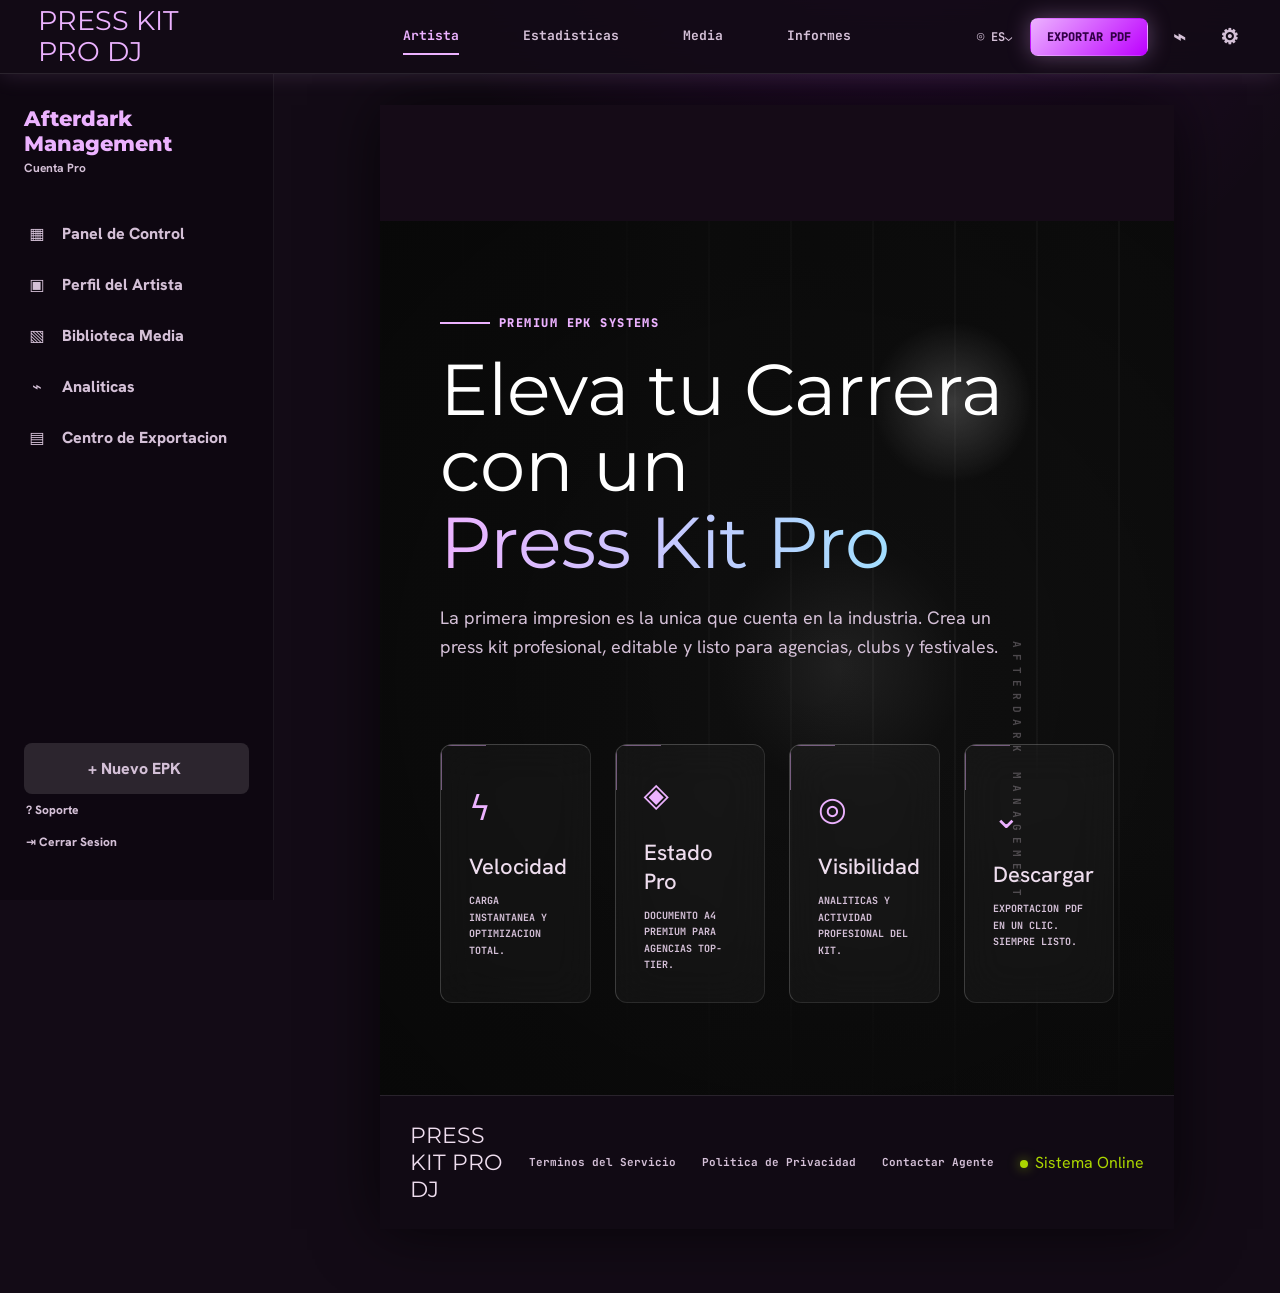
==== commit 0150a8e4: "Update press kit app" ====
--- a/index.html
+++ b/index.html
@@ -3,120 +3,231 @@
 <head>
   <meta charset="UTF-8" />
   <meta name="viewport" content="width=device-width, initial-scale=1.0" />
-  <meta name="description" content="STITCH EPK, una plataforma afterdark para construir press kits profesionales de artistas electronicos." />
-  <title>STITCH EPK | Artist</title>
+  <meta name="description" content="Plantilla profesional para crear Press Kits de DJs con editor, vista previa A4 y guardado local." />
+  <title>PRESS KIT PRO DJ | Builder</title>
   <link rel="preconnect" href="https://fonts.googleapis.com" />
   <link rel="preconnect" href="https://fonts.gstatic.com" crossorigin />
-  <link href="https://fonts.googleapis.com/css2?family=Hanken+Grotesk:wght@400;500;600;700;800&family=JetBrains+Mono:wght@500;600;700&family=Montserrat:wght@600;700;800&display=swap" rel="stylesheet" />
+  <link href="https://fonts.googleapis.com/css2?family=Hanken+Grotesk:wght@400;500;600;700;800&family=JetBrains+Mono:wght@500;600;700&family=Montserrat:wght@400;600;700;800&display=swap" rel="stylesheet" />
   <link rel="stylesheet" href="css/style.css" />
 </head>
-<body data-page="artist">
-  <header class="topbar">
-    <a class="brand" href="index.html">STITCH EPK</a>
+<body>
+  <header class="topbar no-print">
+    <button class="brand-btn" type="button" data-nav="home">PRESS KIT<br />PRO DJ</button>
     <nav class="topnav" aria-label="Principal">
-      <a class="active" href="index.html">Artist</a>
-      <a href="pages/profile.html">Stats</a>
-      <a href="pages/dashboard.html">Media</a>
-      <a href="pages/report.html">Reports</a>
+      <button class="active" type="button" data-nav="home">Artista</button>
+      <button type="button" data-nav="editor">Estadisticas</button>
+      <button type="button" data-nav="media">Media</button>
+      <button type="button" data-nav="report">Informes</button>
     </nav>
     <div class="top-actions">
-      <button class="export-btn" type="button" data-export>Export PDF</button>
-      <button class="icon-btn" type="button" aria-label="Notifications" data-toast="Notifications checked">bell</button>
-      <button class="icon-btn" type="button" aria-label="Settings" data-toast="Settings opened">gear</button>
-      <button class="menu-btn" type="button" aria-label="Open menu" aria-expanded="false" aria-controls="mobileMenu"><span></span></button>
+      <button class="locale-btn" type="button" data-action="toggle-locale">◎ ES⌄</button>
+      <button class="primary-btn small" type="button" data-action="print">Exportar PDF</button>
+      <button class="icon-btn" type="button" data-action="notify" aria-label="Notificaciones">⌁</button>
+      <button class="icon-btn" type="button" data-action="settings" aria-label="Ajustes">⚙</button>
+      <button class="menu-btn" type="button" data-action="menu" aria-label="Abrir menu"><span></span></button>
     </div>
   </header>
 
-  <nav id="mobileMenu" class="mobile-menu" aria-hidden="true">
-    <a href="index.html">Artist</a>
-    <a href="pages/profile.html">Stats</a>
-    <a href="pages/dashboard.html">Media</a>
-    <a href="pages/report.html">Reports</a>
+  <nav class="mobile-menu no-print" aria-label="Movil">
+    <button type="button" data-nav="home">Artista</button>
+    <button type="button" data-nav="editor">Editor</button>
+    <button type="button" data-nav="dashboard">Panel</button>
+    <button type="button" data-nav="preview">Vista previa</button>
+    <button type="button" data-nav="report">Informe</button>
   </nav>
 
-  <main class="artist-canvas reveal">
-    <section class="hero-page">
-      <div class="hero-photo" aria-hidden="true"></div>
-      <div class="hero-shade" aria-hidden="true"></div>
-      <div class="hero-copy">
-        <div class="kicker"><span></span> Premium EPK Systems</div>
-        <h1>Eleva tu Carrera con un <strong>EPK Letal</strong></h1>
-        <p>La primera impresion es la unica que cuenta en la industria. Presentamos STITCH: la plataforma definitiva de gestion de talento disenada para la elite de la musica electronica.</p>
-      </div>
-      <div class="vertical-mark">AFTERDARK MANAGEMENT</div>
-      <div class="feature-grid">
-        <article class="glass-card feature-card">
-          <span class="feature-icon purple">bolt</span>
-          <h2>Velocity</h2>
-          <p>Carga instantanea y optimizacion total.</p>
-        </article>
-        <article class="glass-card feature-card">
-          <span class="feature-icon cyan">seal</span>
-          <h2>Pro Status</h2>
-          <p>Estetica de vanguardia para agencias top-tier.</p>
-        </article>
-        <article class="glass-card feature-card">
-          <span class="feature-icon lime">eye</span>
-          <h2>Visibility</h2>
-          <p>Analiticas en tiempo real de quien ve tu kit.</p>
-        </article>
-        <article class="glass-card feature-card">
-          <span class="feature-icon light">check</span>
-          <h2>Ready</h2>
-          <p>Exportacion PDF en un clic. Siempre listo.</p>
-        </article>
-      </div>
-    </section>
-
-    <section id="music" class="music-strip reveal-on-scroll">
-      <div>
-        <p class="section-kicker">Featured Preview</p>
-        <h2>Midnight Pulse</h2>
-        <p>Original Mix · 125 BPM · 03:42</p>
-      </div>
-      <button class="play-large" type="button" data-audio-toggle aria-label="Play preview"></button>
-      <div class="equalizer" aria-hidden="true">
-        <span></span><span></span><span></span><span></span><span></span>
-      </div>
-    </section>
-
-    <section id="contact" class="contact-panel reveal-on-scroll">
-      <div>
-        <p class="section-kicker">Contact Agent</p>
-        <h2>Booking ready pipeline</h2>
-        <p>Envianos fechas, ciudad y requisitos de produccion. El formulario valida campos y queda listo para integrarse con backend.</p>
-      </div>
-      <form class="contact-form glass-card" novalidate data-form>
-        <label>Name<input name="name" type="text" autocomplete="name" required /><span class="field-error" data-error-for="name"></span></label>
-        <label>Email<input name="email" type="email" autocomplete="email" required /><span class="field-error" data-error-for="email"></span></label>
-        <label>Event<input name="event" type="text" required /><span class="field-error" data-error-for="event"></span></label>
-        <label>Message<textarea name="message" rows="4" minlength="20" required></textarea><span class="field-error" data-error-for="message"></span></label>
-        <button class="primary-btn" type="submit">Send Inquiry</button>
-        <p class="form-status" role="status" aria-live="polite"></p>
+  <aside class="side-rail no-print">
+    <h2>Afterdark<br />Management <span>Cuenta Pro</span></h2>
+    <button class="active" type="button" data-nav="dashboard"><span>▦</span> Panel de Control</button>
+    <button type="button" data-nav="editor"><span>▣</span> Perfil del Artista</button>
+    <button type="button" data-nav="media"><span>▧</span> Biblioteca Media</button>
+    <button type="button" data-nav="report"><span>⌁</span> Analiticas</button>
+    <button type="button" data-nav="preview"><span>▤</span> Centro de Exportacion</button>
+    <button class="rail-new" type="button" data-action="new-epk">+ Nuevo EPK</button>
+    <button class="rail-link" type="button" data-action="help">? Soporte</button>
+    <button class="rail-link" type="button" data-action="signout">⇥ Cerrar Sesion</button>
+  </aside>
+
+  <main class="app-shell">
+    <section class="view active" data-view="home">
+      <article class="cover-page a4-page">
+        <div class="hero-image" data-preview-bg></div>
+        <div class="hero-overlay"></div>
+        <div class="cover-content">
+          <p class="kicker"><span></span> Premium EPK Systems</p>
+          <h1>Eleva tu Carrera con un <strong>Press Kit Pro</strong></h1>
+          <p class="lead">La primera impresion es la unica que cuenta en la industria. Crea un press kit profesional, editable y listo para agencias, clubs y festivales.</p>
+          <div class="feature-grid">
+            <button class="glass-card feature-card" type="button" data-nav="editor"><span>ϟ</span><strong>Velocidad</strong><small>Carga instantanea y optimizacion total.</small></button>
+            <button class="glass-card feature-card" type="button" data-nav="preview"><span>◈</span><strong>Estado Pro</strong><small>Documento A4 premium para agencias top-tier.</small></button>
+            <button class="glass-card feature-card" type="button" data-nav="report"><span>◎</span><strong>Visibilidad</strong><small>Analiticas y actividad profesional del kit.</small></button>
+            <button class="glass-card feature-card" type="button" data-action="print"><span>⌄</span><strong>Descargar</strong><small>Exportacion PDF en un clic. Siempre listo.</small></button>
+          </div>
+        </div>
+        <div class="vertical-mark">AFTERDARK MANAGEMENT</div>
+        <footer class="cover-footer">
+          <strong>PRESS KIT PRO DJ</strong>
+          <a href="pages/terms.html">Terminos del Servicio</a>
+          <a href="pages/privacy.html">Politica de Privacidad</a>
+          <button type="button" data-nav="editor">Contactar Agente</button>
+          <span class="status-dot">Sistema Online</span>
+        </footer>
+      </article>
+    </section>
+
+    <section class="view" data-view="dashboard">
+      <article class="a4-page dashboard-page">
+        <header class="page-head">
+          <div>
+            <p class="kicker cyan">Sistema de Gestion</p>
+            <h2>PRESS KIT PRO DJ - PANEL DE GESTION</h2>
+          </div>
+          <p class="page-ref">Pagina<br />03/04<br /><span>Actividad Global</span></p>
+        </header>
+        <div class="dashboard-grid">
+          <section class="glass-card panel-card">
+            <div class="card-title"><h3>◇ EPKs Activos</h3><button type="button" data-action="view-all">Ver Todo</button></div>
+            <div id="epkRows" class="row-stack"></div>
+          </section>
+          <section class="focus-photo">
+            <div><p>En Foco</p><h3>Rendimiento Maximo</h3></div>
+          </section>
+          <section class="glass-card chart-card">
+            <div class="card-title"><h3>Intensidad de Reproduccion</h3><span><i></i>Spotify <b></b>Apple</span></div>
+            <div class="bar-chart" id="barChart"></div>
+          </section>
+          <section class="glass-card activity-card">
+            <h3>Feed de Actividad Global</h3>
+            <div id="activityFeed" class="activity-feed"></div>
+            <button class="radar-btn" type="button" data-action="scan">◎</button>
+          </section>
+        </div>
+        <footer class="doc-meta"><span>© 2026 PRESS KIT PRO DJ SYSTEMS</span><span class="status-dot">Sistemas Nominales</span><span>Encriptacion: AES-256</span><span>Latencia: 12ms</span></footer>
+      </article>
+    </section>
+
+    <section class="view" data-view="editor">
+      <form class="a4-page editor-page" id="artistForm" novalidate>
+        <header class="page-head">
+          <div>
+            <p class="kicker lime">Constructor EPK // Pagina 02</p>
+            <h2>PERFIL DEL ARTISTA Y RIDER TECNICO</h2>
+            <p>Define identidad, conectividad digital y materiales operativos. Todo se guarda automaticamente.</p>
+          </div>
+          <p class="page-ref">ID de Referencia<br /><span data-bind="refId"></span><br />PRESS KIT PRO DJ</p>
+        </header>
+
+        <section class="hero-uploader" data-preview-bg>
+          <label class="upload-control no-print">Cambiar foto<input type="file" id="photoInput" accept="image/*" /></label>
+          <span class="status-chip">● Listo para produccion</span>
+        </section>
+
+        <div class="editor-grid">
+          <section class="glass-card form-card">
+            <h3>◉ Identidad</h3>
+            <label>Nombre artistico<input name="artistName" required minlength="2" /></label>
+            <div class="two-col">
+              <label>Genero musical<input name="genre" required /></label>
+              <label>Ubicacion<input name="location" required /></label>
+            </div>
+            <label>Biografia<textarea name="bio" rows="6" required minlength="40"></textarea></label>
+            <div class="error-box" data-errors></div>
+          </section>
+
+          <section class="glass-card form-card rider-card">
+            <h3>▥ Rider Tecnico</h3>
+            <div id="riderList" class="item-list"></div>
+            <button class="secondary-btn" type="button" data-add="rider">+ Anadir rider</button>
+          </section>
+
+          <section class="glass-card form-card">
+            <h3>⌁ Redes Sociales</h3>
+            <div class="two-col">
+              <label>Instagram<input name="instagram" type="url" placeholder="https://instagram.com/..." /></label>
+              <label>Spotify<input name="spotify" type="url" placeholder="https://open.spotify.com/..." /></label>
+              <label>SoundCloud<input name="soundcloud" type="url" placeholder="https://soundcloud.com/..." /></label>
+              <label>YouTube<input name="youtube" type="url" placeholder="https://youtube.com/..." /></label>
+            </div>
+          </section>
+
+          <section class="glass-card progress-card">
+            <h3>Progreso de Completado</h3>
+            <div class="progress"><span id="progressBar"></span></div>
+            <p><span id="progressText">0%</span> total</p>
+            <div class="button-row">
+              <button class="secondary-btn" type="button" data-nav="home">Volver</button>
+              <button class="primary-btn" type="button" data-action="save">Guardar cambios</button>
+            </div>
+            <button class="secondary-btn wide" type="button" data-action="edit-all">Editar secciones</button>
+          </section>
+        </div>
       </form>
     </section>
+
+    <section class="view" data-view="media">
+      <article class="a4-page media-page">
+        <header class="page-head">
+          <div><p class="kicker cyan">Biblioteca Media</p><h2>GALERIA, VIDEOS, DISCOGRAFIA Y EVENTOS</h2></div>
+          <button class="primary-btn no-print" type="button" data-action="save">Guardar cambios</button>
+        </header>
+        <div class="media-grid">
+          <section class="glass-card collection-card"><h3>Galeria de Fotos</h3><div id="galleryList" class="item-list tiles"></div><button class="secondary-btn" type="button" data-add="gallery">+ Anadir foto</button></section>
+          <section class="glass-card collection-card"><h3>Videos</h3><div id="videoList" class="item-list"></div><button class="secondary-btn" type="button" data-add="videos">+ Anadir video</button></section>
+          <section class="glass-card collection-card"><h3>Discografia</h3><div id="discographyList" class="item-list"></div><button class="secondary-btn" type="button" data-add="discography">+ Anadir lanzamiento</button></section>
+          <section class="glass-card collection-card"><h3>Proximos Eventos</h3><div id="eventsList" class="item-list"></div><button class="secondary-btn" type="button" data-add="events">+ Anadir evento</button></section>
+          <section class="glass-card collection-card wide"><h3>Contacto Profesional</h3><label>Email de booking<input name="bookingEmail" type="email" form="artistForm" /></label><label>Telefono / WhatsApp<input name="phone" form="artistForm" /></label></section>
+          <section class="glass-card collection-card wide"><h3>Secciones Personalizadas</h3><div id="customSectionsList" class="item-list"></div><button class="secondary-btn" type="button" data-add="customSections">+ Anadir nueva seccion</button></section>
+        </div>
+      </article>
+    </section>
+
+    <section class="view" data-view="preview">
+      <article class="a4-page preview-page" id="printArea">
+        <header class="preview-header">
+          <div><p>PRESS KIT PRO DJ</p><h2 data-bind="artistName"></h2><span data-bind="genre"></span></div>
+          <button class="primary-btn no-print" type="button" data-action="print">Exportar PDF</button>
+        </header>
+        <section class="preview-hero" data-preview-bg><span class="status-chip">● Disponible para booking</span></section>
+        <section class="preview-bio glass-card">
+          <h3>Biografia Oficial</h3>
+          <p data-bind="bio"></p>
+        </section>
+        <div class="preview-grid">
+          <section class="glass-card"><h3>Identidad</h3><p><strong>Ubicacion:</strong> <span data-bind="location"></span></p><p><strong>Genero:</strong> <span data-bind="genre"></span></p></section>
+          <section class="glass-card"><h3>Redes</h3><div id="socialPreview" class="link-stack"></div></section>
+          <section class="glass-card"><h3>Discografia</h3><div id="discographyPreview" class="compact-list"></div></section>
+          <section class="glass-card"><h3>Eventos</h3><div id="eventsPreview" class="compact-list"></div></section>
+          <section class="glass-card wide"><h3>Contacto Profesional</h3><p data-bind="bookingEmail"></p><p data-bind="phone"></p></section>
+        </div>
+      </article>
+    </section>
+
+    <section class="view" data-view="report">
+      <article class="a4-page report-page">
+        <header class="report-head"><div><h2>PRESS KIT PRO DJ</h2><p><span>Reporte de Analisis Pro</span> Q3 2026 Datos de Rendimiento</p></div><strong>AFTERDARK MGMT<br /><small>Ref Cliente: AD-9921-X</small></strong></header>
+        <section class="metric-grid">
+          <article class="glass-card metric"><span>Alcance total</span><strong>14.2M</strong><em>↗ +12.4% MoM</em></article>
+          <article class="glass-card metric"><span>Interaccion media</span><strong class="cyan-text">8.6%</strong><em>↗ +2.1%</em></article>
+          <article class="glass-card metric"><span>Volumen streaming</span><strong>3.8M</strong><em class="down">↘ -0.4%</em></article>
+          <article class="glass-card metric"><span>Clips de prensa</span><strong class="lime-text">42</strong><em>⊕ Alto impacto</em></article>
+        </section>
+        <section class="growth-section"><h3>↗ Crecimiento de Audiencia</h3><div class="growth-card glass-card"><svg viewBox="0 0 800 330" aria-label="Grafico de crecimiento"><path d="M50 260 L170 215 L290 180 L410 130 L530 105 L650 55 L760 35" /><path class="cyan-line" d="M50 292 L170 255 L290 230 L410 175 L530 150 L650 92 L760 60" /></svg><span>Spotify</span><b>Instagram</b></div></section>
+        <section class="geo-grid"><div><h3>◉ Mapa de Calor Global</h3><div class="map-card glass-card"><div class="map-points"></div><span>Global Reach: Live Data</span><p><b>Berlin, DE</b><b>Seul, KR</b></p></div></div><aside><h3>Regiones Principales</h3><div id="regionList" class="regions"></div><div class="glass-card insight"><strong>Insight de Audiencia</strong><p>Demografia principal inclinada hacia jovenes de 22-35 anos con 65% de consumo movil durante la noche.</p></div></aside></section>
+        <footer class="report-footer"><p><strong>PRESS KIT PRO DJ SYSTEMS</strong><br />Datos confidenciales destinados a destinatarios autorizados.</p><button type="button" data-action="print">Exportar PDF</button></footer>
+      </article>
+    </section>
   </main>
 
-  <footer class="site-footer">
-    <div>
-      <strong>STITCH</strong>
-      <p>&copy; 2026 STITCH DIGITAL EPK SYSTEMS. ALL RIGHTS RESERVED.</p>
-    </div>
-    <nav aria-label="Footer">
-      <a href="pages/terms.html">Terms of Service</a>
-      <a href="pages/privacy.html">Privacy Policy</a>
-      <a href="#contact">Contact Agent</a>
-      <a href="https://open.spotify.com/" target="_blank" rel="noopener">Spotify</a>
-      <a href="https://soundcloud.com/" target="_blank" rel="noopener">SoundCloud</a>
-      <a href="https://www.youtube.com/" target="_blank" rel="noopener">YouTube</a>
-      <a href="https://www.instagram.com/" target="_blank" rel="noopener">Instagram</a>
-      <a href="https://www.beatport.com/" target="_blank" rel="noopener">Beatport</a>
-      <a href="https://music.apple.com/" target="_blank" rel="noopener">Apple Music</a>
-    </nav>
-    <div class="system-status"><span></span>System Online</div>
-  </footer>
-
-  <div class="toast" role="status" aria-live="polite"></div>
+  <dialog class="modal no-print" id="itemDialog">
+    <form method="dialog" id="itemForm">
+      <h3 id="dialogTitle">Editar elemento</h3>
+      <label>Titulo<input name="title" required /></label>
+      <label>Detalle<textarea name="detail" rows="4"></textarea></label>
+      <menu><button class="secondary-btn" type="button" data-action="close-dialog">Cancelar</button><button class="primary-btn" value="save">Guardar</button></menu>
+    </form>
+  </dialog>
+
+  <div class="toast no-print" role="status" aria-live="polite"></div>
   <script src="js/script.js" defer></script>
 </body>
 </html>
--- a/css/style.css
+++ b/css/style.css
@@ -1,26 +1,24 @@
 :root {
   color-scheme: dark;
   --bg: #130b16;
-  --bg-deep: #050505;
-  --surface: #19101c;
-  --surface-low: #211824;
-  --surface-card: rgba(255, 255, 255, .035);
-  --surface-card-strong: rgba(255, 255, 255, .075);
-  --border: rgba(255, 255, 255, .11);
-  --border-bright: rgba(236, 178, 255, .34);
+  --paper: #19101c;
+  --deep: #050505;
+  --surface: #211824;
+  --surface-high: #302733;
+  --line: rgba(255,255,255,.1);
+  --line-strong: rgba(236,178,255,.35);
   --text: #eeddee;
   --muted: #d4c0d7;
   --primary: #ecb2ff;
-  --primary-strong: #bd00ff;
+  --purple: #bd00ff;
   --cyan: #00eefc;
   --cyan-soft: #7df4ff;
   --lime: #abd600;
-  --error: #ff6b61;
-  --mono: "JetBrains Mono", monospace;
+  --error: #ffb4ab;
   --display: "Montserrat", system-ui, sans-serif;
   --body: "Hanken Grotesk", system-ui, sans-serif;
-  --shadow: 0 0 50px rgba(0, 0, 0, .52);
-  --glow: 0 0 24px rgba(236, 178, 255, .32);
+  --mono: "JetBrains Mono", monospace;
+  --shadow: 0 0 60px rgba(0,0,0,.65);
 }
 
 * { box-sizing: border-box; }
@@ -28,89 +26,78 @@
 body {
   margin: 0;
   min-height: 100vh;
-  background: radial-gradient(circle at 50% 20%, rgba(189, 0, 255, .08), transparent 26%), var(--bg);
+  background: radial-gradient(circle at 70% -10%, rgba(189,0,255,.12), transparent 28%), var(--bg);
   color: var(--text);
   font-family: var(--body);
   -webkit-font-smoothing: antialiased;
 }
-a { color: inherit; text-decoration: none; }
 button, input, textarea { font: inherit; }
 button { cursor: pointer; }
+a { color: inherit; text-decoration: none; }
 
 .topbar {
   position: fixed;
   inset: 0 0 auto;
-  z-index: 50;
-  height: 70px;
-  display: flex;
+  z-index: 60;
+  height: 74px;
+  display: grid;
+  grid-template-columns: 250px 1fr auto;
   align-items: center;
-  justify-content: space-between;
-  padding: 0 clamp(20px, 4vw, 40px);
-  background: rgba(18, 10, 22, .82);
-  border-bottom: 1px solid var(--border);
-  box-shadow: 0 0 22px rgba(236, 178, 255, .14);
+  gap: 24px;
+  padding: 0 32px;
+  background: rgba(19,11,22,.88);
+  border-bottom: 1px solid var(--line);
+  box-shadow: 0 0 22px rgba(236,178,255,.15);
   backdrop-filter: blur(22px);
 }
-.brand, .rail-brand {
-  font-family: var(--display);
-  font-size: clamp(22px, 2.2vw, 34px);
-  letter-spacing: -0.06em;
+.brand-btn {
+  border: 0;
+  background: transparent;
   color: var(--primary);
+  text-align: left;
+  font: 400 27px/1.12 var(--display);
+  letter-spacing: 0;
+}
+.topnav { display: flex; justify-content: center; gap: clamp(20px, 5vw, 68px); }
+.topnav button, .mobile-menu button {
+  border: 0;
+  border-bottom: 2px solid transparent;
+  background: transparent;
+  color: var(--muted);
+  padding: 9px 0;
+  font: 700 13px var(--mono);
+}
+.topnav button:hover, .topnav button.active, .mobile-menu button:hover { color: var(--primary); border-color: var(--primary); }
+.top-actions { display: flex; align-items: center; gap: 12px; }
+.primary-btn, .secondary-btn {
+  border: 1px solid transparent;
+  border-radius: 8px;
+  padding: 12px 18px;
+  color: #320047;
+  background: linear-gradient(135deg, var(--primary), var(--purple));
+  font: 800 12px var(--mono);
   text-transform: uppercase;
-}
-.topnav {
-  display: flex;
-  align-items: center;
-  gap: clamp(28px, 5vw, 72px);
-  font-family: var(--mono);
-  font-size: 14px;
-}
-.topnav a {
-  color: var(--muted);
-  padding: 8px 0;
-  border-bottom: 2px solid transparent;
-  transition: color .2s ease, border-color .2s ease;
-}
-.topnav a:hover, .topnav a.active {
-  color: var(--primary);
-  border-color: var(--primary);
-}
-.top-actions {
-  display: flex;
-  align-items: center;
-  gap: 14px;
-}
-.export-btn, .primary-btn {
-  border: 0;
-  border-radius: 10px;
-  padding: 12px 20px;
-  background: linear-gradient(135deg, var(--primary), var(--primary-strong));
-  color: #320047;
-  font-family: var(--mono);
-  font-size: 12px;
-  font-weight: 800;
-  letter-spacing: .05em;
-  text-transform: uppercase;
-  box-shadow: var(--glow);
-  transition: transform .2s ease, box-shadow .2s ease, filter .2s ease;
-}
-.export-btn:hover, .primary-btn:hover {
-  transform: translateY(-2px);
-  filter: brightness(1.08);
-  box-shadow: 0 0 34px rgba(236, 178, 255, .44);
-}
-.icon-btn, .menu-btn {
-  min-width: 36px;
-  height: 36px;
+  box-shadow: 0 0 22px rgba(236,178,255,.34);
+}
+.primary-btn:hover { filter: brightness(1.08); transform: translateY(-1px); }
+.secondary-btn {
+  color: var(--text);
+  background: rgba(255,255,255,.075);
+  border-color: var(--line);
+  box-shadow: none;
+}
+.small { padding: 10px 16px; }
+.locale-btn, .icon-btn, .menu-btn {
+  min-width: 38px;
+  height: 38px;
   border: 0;
   background: transparent;
   color: var(--muted);
-  font-family: var(--mono);
-  font-size: 12px;
-  transition: color .2s ease, transform .2s ease;
-}
-.icon-btn:hover { color: var(--primary); transform: translateY(-1px); }
-.menu-btn { display: none; position: relative; border: 1px solid var(--border); border-radius: 8px; }
+  font: 700 12px var(--mono);
+}
+.icon-btn { font-size: 21px; }
+.icon-btn:hover, .locale-btn:hover { color: var(--primary); }
+.menu-btn { display: none; position: relative; border: 1px solid var(--line); border-radius: 8px; }
 .menu-btn span, .menu-btn::before, .menu-btn::after {
   content: "";
   position: absolute;
@@ -118,749 +105,391 @@
   right: 9px;
   height: 2px;
   background: var(--primary);
-  border-radius: 999px;
 }
 .menu-btn span { top: 17px; }
 .menu-btn::before { top: 10px; }
 .menu-btn::after { bottom: 10px; }
 .mobile-menu {
+  display: none;
   position: fixed;
-  inset: 70px 16px auto;
-  z-index: 48;
-  display: none;
+  z-index: 58;
+  top: 74px;
+  left: 14px;
+  right: 14px;
   padding: 16px;
-  border: 1px solid var(--border);
-  border-radius: 14px;
-  background: rgba(19, 11, 22, .94);
+  border: 1px solid var(--line);
+  border-radius: 12px;
+  background: rgba(19,11,22,.96);
   backdrop-filter: blur(22px);
 }
-.mobile-menu.open { display: grid; gap: 10px; }
-.mobile-menu a { padding: 14px; border-radius: 10px; background: rgba(255,255,255,.04); }
-
-.artist-canvas {
-  width: min(1200px, calc(100% - 32px));
-  min-height: 1680px;
-  margin: 32px auto 0;
-  padding-top: 70px;
-  background: #140b16;
-  box-shadow: var(--shadow);
-}
-.hero-page {
-  min-height: 1420px;
+.mobile-menu.open { display: grid; gap: 8px; }
+
+.side-rail {
+  position: fixed;
+  z-index: 35;
+  left: 0;
+  top: 74px;
+  bottom: 0;
+  width: 274px;
+  padding: 32px 0;
+  background: rgba(14,7,17,.75);
+  border-right: 1px solid rgba(255,255,255,.06);
+  backdrop-filter: blur(20px);
+}
+.side-rail h2 { margin: 0 24px 32px; color: var(--primary); font: 800 21px var(--display); }
+.side-rail h2 span { display: block; margin-top: 4px; color: var(--muted); font: 700 12px var(--body); }
+.side-rail button {
+  width: 100%;
+  border: 0;
+  border-right: 4px solid transparent;
+  background: transparent;
+  color: var(--muted);
+  display: flex;
+  align-items: center;
+  gap: 14px;
+  padding: 15px 26px;
+  text-align: left;
+  font-weight: 800;
+}
+.side-rail button:hover, .side-rail button.active { background: rgba(189,0,255,.32); border-color: var(--primary); color: #fff; }
+.side-rail button span { width: 22px; text-align: center; color: currentColor; }
+.rail-new {
+  margin-top: calc(100vh - 620px);
+  margin-left: 24px;
+  width: calc(100% - 48px) !important;
+  justify-content: center;
+  border-radius: 8px;
+  background: rgba(255,255,255,.12) !important;
+}
+.rail-link { padding-top: 8px !important; padding-bottom: 8px !important; font-size: 12px; }
+
+.app-shell { min-height: 100vh; padding: 105px 28px 64px 302px; }
+.view { display: none; }
+.view.active { display: block; animation: enter .35s ease both; }
+@keyframes enter { from { opacity: 0; transform: translateY(16px); } to { opacity: 1; transform: none; } }
+
+.a4-page {
+  width: min(100%, 794px);
+  min-height: 1123px;
+  margin: 0 auto;
   position: relative;
   overflow: hidden;
-  padding: 0 72px 140px;
-  display: flex;
-  flex-direction: column;
-  justify-content: flex-end;
-  border-bottom: 1px solid rgba(255,255,255,.1);
-}
-.hero-photo {
-  position: absolute;
-  inset: 70px 0 0;
-  background:
-    radial-gradient(circle at 70% 30%, rgba(255,255,255,.18), transparent 20%),
-    radial-gradient(circle at 38% 32%, rgba(0,0,0,.9), transparent 22%),
-    linear-gradient(115deg, rgba(0,0,0,.9) 0 34%, rgba(50,50,55,.45) 55%, rgba(180,180,180,.3)),
-    repeating-linear-gradient(90deg, rgba(255,255,255,.06) 0 3px, transparent 3px 90px);
-  filter: grayscale(1) contrast(1.12);
-}
-.hero-photo::after {
-  content: "DJ";
-  position: absolute;
-  top: 12%;
-  left: 50%;
-  font: 800 90px var(--display);
-  color: rgba(255,255,255,.12);
-  border: 8px solid rgba(255,255,255,.09);
-  padding: 8px 18px;
-}
-.hero-shade {
-  position: absolute;
-  inset: 70px 0 0;
-  background: linear-gradient(90deg, #140b16 0 19%, rgba(20,11,22,.72) 38%, rgba(20,11,22,.2) 80%), linear-gradient(0deg, #140b16 0, transparent 34%);
-}
-.hero-copy, .feature-grid, .vertical-mark { position: relative; z-index: 2; }
-.hero-copy { max-width: 850px; margin-bottom: 128px; }
-.kicker, .section-kicker {
-  display: flex;
-  align-items: center;
-  gap: 9px;
-  color: var(--primary);
-  font-family: var(--mono);
-  font-weight: 700;
-  font-size: 14px;
-  letter-spacing: .14em;
-  text-transform: uppercase;
-}
-.kicker span { width: 72px; height: 2px; background: var(--primary); }
-.hero-copy h1 {
-  margin: 28px 0;
-  max-width: 920px;
-  font-family: var(--display);
-  font-size: clamp(64px, 7.1vw, 104px);
-  font-weight: 600;
-  line-height: 1.03;
-  letter-spacing: -0.055em;
-  color: #fff;
-}
-.hero-copy strong {
-  display: block;
-  font-weight: 600;
-  background: linear-gradient(90deg, var(--primary), var(--cyan-soft));
-  -webkit-background-clip: text;
-  color: transparent;
-}
-.hero-copy p {
-  max-width: 700px;
-  color: var(--muted);
-  font-size: 23px;
-  line-height: 1.55;
-}
-.vertical-mark {
-  position: absolute;
-  right: 216px;
-  top: 682px;
-  writing-mode: vertical-rl;
-  letter-spacing: .55em;
-  color: rgba(238, 221, 238, .27);
-  font-family: var(--mono);
-  font-size: 13px;
-}
-.feature-grid {
-  display: grid;
-  grid-template-columns: repeat(4, 1fr);
-  gap: 36px;
+  background: var(--paper);
+  box-shadow: var(--shadow);
 }
 .glass-card {
   position: relative;
   overflow: hidden;
-  background: linear-gradient(120deg, rgba(255,255,255,.055), rgba(255,255,255,.02));
-  border: 1px solid var(--border);
+  background: rgba(255,255,255,.035);
+  border: 1px solid var(--line);
   border-top-color: rgba(255,255,255,.2);
   border-left-color: rgba(255,255,255,.18);
-  border-radius: 14px;
+  border-radius: 12px;
   backdrop-filter: blur(20px);
 }
-.glass-card::after {
-  content: "";
-  position: absolute;
-  width: 220px;
-  height: 220px;
-  left: var(--mouse-x, -260px);
-  top: var(--mouse-y, -260px);
-  transform: translate(-50%, -50%);
-  background: radial-gradient(circle, rgba(236,178,255,.11), transparent 58%);
-  pointer-events: none;
-  opacity: 0;
-  transition: opacity .2s ease;
-}
-.glass-card:hover::after { opacity: 1; }
 .glass-card::before {
   content: "";
   position: absolute;
   inset: 0 auto auto 0;
-  width: 60px;
-  height: 60px;
-  border-top: 1px solid rgba(236,178,255,.5);
+  width: 44px;
+  height: 44px;
+  border-top: 1px solid rgba(236,178,255,.45);
   border-left: 1px solid rgba(236,178,255,.45);
   pointer-events: none;
 }
-.feature-card {
-  min-height: 284px;
-  padding: 40px 38px;
-  transition: transform .25s ease, background .25s ease, border-color .25s ease;
-}
-.feature-card:hover { transform: translateY(-6px); background: rgba(255,255,255,.08); border-color: var(--border-bright); }
-.feature-icon, .row-icon {
-  display: grid;
-  place-items: center;
-  width: 48px;
-  height: 48px;
-  margin-bottom: 28px;
-  font-family: var(--mono);
-  font-size: 13px;
-  font-weight: 800;
-}
-.purple { color: var(--primary); }
-.cyan { color: var(--cyan); }
-.lime { color: var(--lime); }
-.light { color: #fff; }
-.feature-card h2 {
-  margin: 0 0 16px;
-  font-size: 27px;
-  letter-spacing: -.02em;
-}
-.feature-card p {
-  margin: 0;
-  color: var(--muted);
-  font-family: var(--mono);
-  font-size: 13px;
-  line-height: 1.6;
-  letter-spacing: .08em;
-  text-transform: uppercase;
-}
-.music-strip, .contact-panel {
-  display: grid;
-  grid-template-columns: 1fr auto auto;
-  align-items: center;
-  gap: 32px;
-  padding: 48px 72px;
-  border-bottom: 1px solid rgba(255,255,255,.1);
-}
-.music-strip h2, .contact-panel h2 { margin: 4px 0; font: 700 32px var(--display); }
-.music-strip p, .contact-panel p { color: var(--muted); }
-.play-large {
-  width: 76px;
-  height: 76px;
-  border: 1px solid var(--border-bright);
-  border-radius: 50%;
-  background: rgba(236,178,255,.1);
-  box-shadow: var(--glow);
-  position: relative;
-}
-.play-large::before {
-  content: "";
-  position: absolute;
-  inset: 23px 22px 23px 28px;
-  clip-path: polygon(0 0, 100% 50%, 0 100%);
-  background: #fff;
-}
-.is-playing .play-large::before { clip-path: none; inset: 22px 28px; box-shadow: inset 10px 0 #fff, inset -10px 0 #fff; background: transparent; }
-.equalizer { display: flex; align-items: end; gap: 8px; height: 74px; }
-.equalizer span {
-  display: block;
-  width: 10px;
-  height: 34px;
-  border-radius: 999px;
-  background: linear-gradient(var(--cyan), var(--primary-strong));
-  animation: eq 1.1s ease-in-out infinite;
-}
-.equalizer span:nth-child(2) { height: 55px; animation-delay: .12s; }
-.equalizer span:nth-child(3) { height: 72px; animation-delay: .22s; }
-.equalizer span:nth-child(4) { height: 44px; animation-delay: .08s; }
-.equalizer span:nth-child(5) { height: 62px; animation-delay: .18s; }
-@keyframes eq { 0%, 100% { transform: scaleY(.6); } 50% { transform: scaleY(1); } }
-.contact-panel { grid-template-columns: .9fr 1.1fr; align-items: start; }
-.contact-form { display: grid; grid-template-columns: repeat(2, 1fr); gap: 18px; padding: 28px; }
-.contact-form label { display: grid; gap: 8px; color: var(--text); font-weight: 700; }
-.contact-form label:nth-of-type(4), .contact-form .primary-btn, .form-status { grid-column: 1 / -1; }
-input, textarea {
-  width: 100%;
-  border: 1px solid var(--border);
-  border-radius: 8px;
-  padding: 13px 14px;
-  background: rgba(255,255,255,.055);
-  color: var(--text);
-  outline: none;
-}
-input:focus, textarea:focus { border-color: var(--primary); box-shadow: 0 0 0 3px rgba(236,178,255,.12); }
-.field-error { min-height: 14px; color: var(--error); font: 600 11px var(--mono); }
-.form-status { margin: 0; color: var(--lime); font-family: var(--mono); }
-
-.site-footer {
-  width: min(1200px, calc(100% - 32px));
-  min-height: 160px;
-  margin: 0 auto;
-  padding: 34px 36px;
-  display: grid;
-  grid-template-columns: 1fr 1.6fr auto;
-  gap: 28px;
-  align-items: center;
-  background: rgba(18,10,22,.98);
-  border-top: 1px solid var(--border);
-}
-.site-footer strong { display: block; font-size: 26px; }
-.site-footer p, .site-footer a, .site-footer span { color: var(--muted); font: 12px var(--mono); }
-.site-footer nav { display: flex; flex-wrap: wrap; gap: 18px 32px; }
-.site-footer a:hover { color: var(--primary); }
-.system-status { display: inline-flex; align-items: center; gap: 8px; color: var(--lime) !important; }
-.system-status span, .system-status i { width: 10px; height: 10px; border-radius: 50%; background: var(--lime); box-shadow: 0 0 14px rgba(171,214,0,.45); }
-.compact { width: 100%; grid-template-columns: auto 1fr auto; margin-top: 80px; }
-
-.side-rail {
-  position: fixed;
-  top: 70px;
-  bottom: 0;
-  left: 0;
-  z-index: 20;
-  width: 255px;
-  padding: 30px 0;
-  display: flex;
-  flex-direction: column;
-  background: linear-gradient(180deg, rgba(19,11,22,.94), rgba(10,5,12,.94));
-  border-right: 1px solid rgba(255,255,255,.07);
-}
-.side-rail a, .side-rail button {
-  margin: 0;
-  padding: 16px 24px;
-  border: 0;
-  background: transparent;
-  color: var(--muted);
-  text-align: left;
-  font-size: 16px;
-}
-.side-rail a {
+
+.cover-page { display: flex; min-height: 1123px; flex-direction: column; background: #150b17; }
+.hero-image, .hero-uploader, .preview-hero {
+  background:
+    linear-gradient(90deg, rgba(19,11,22,.95) 0 22%, rgba(19,11,22,.55) 48%, rgba(19,11,22,.2)),
+    linear-gradient(0deg, #150b17 0 10%, transparent 42%),
+    radial-gradient(circle at 72% 18%, rgba(255,255,255,.38), transparent 8%),
+    radial-gradient(circle at 58% 44%, rgba(255,255,255,.14), transparent 17%),
+    repeating-linear-gradient(90deg, rgba(255,255,255,.06) 0 2px, transparent 2px 82px),
+    #111;
+  filter: grayscale(1);
+}
+.hero-image { position: absolute; inset: 116px 0 0; }
+.hero-overlay { position: absolute; inset: 116px 0 0; background: radial-gradient(circle at 55% 45%, transparent, rgba(0,0,0,.45)); }
+.cover-content { position: relative; z-index: 2; margin-top: auto; padding: 210px 60px 92px; }
+.kicker {
   display: flex;
   align-items: center;
-  gap: 12px;
-}
-.nav-icon {
-  width: 20px;
-  height: 20px;
-  flex: 0 0 20px;
-  border: 2px solid currentColor;
-  border-radius: 4px;
-  opacity: .9;
-  box-shadow: inset 6px 0 transparent;
-}
-.side-rail a:nth-of-type(2) .nav-icon { border-radius: 50%; }
-.side-rail a:nth-of-type(3) .nav-icon { border-radius: 3px; }
-.side-rail a:nth-of-type(4) .nav-icon { transform: rotate(45deg); }
-.side-rail a:nth-of-type(5) .nav-icon { border-radius: 2px; }
-.side-rail a:hover, .side-rail a.active {
-  background: rgba(189,0,255,.34);
+  gap: 9px;
+  margin: 0 0 20px;
+  color: var(--primary);
+  font: 800 12px var(--mono);
+  letter-spacing: .12em;
+  text-transform: uppercase;
+}
+.kicker span { width: 50px; height: 2px; background: currentColor; }
+.cyan { color: var(--cyan-soft); }
+.lime { color: var(--lime); }
+.cover-content h1 {
+  max-width: 720px;
+  margin: 0 0 24px;
   color: #fff;
-  box-shadow: inset -4px 0 var(--primary);
-}
-.rail-title { padding: 0 24px 35px; color: var(--primary); font-size: 20px; font-weight: 800; }
-.rail-title span { display: block; color: #fff; font: 12px var(--mono); margin-top: 4px; }
-.side-rail button {
-  width: calc(100% - 48px);
-  margin: auto 24px 16px;
-  text-align: center;
-  border-radius: 8px;
-  background: rgba(255,255,255,.12);
-  color: #fff;
-}
-.side-rail small { padding: 0 24px; color: var(--muted); font-family: var(--mono); line-height: 2; }
-.dashboard-rail { top: 0; padding-top: 48px; }
-.rail-brand { display: block; padding: 0 36px 46px; }
-.rail-account { margin-top: auto; padding: 24px 36px; border-top: 1px solid rgba(255,255,255,.08); }
-.rail-account span {
-  float: left;
-  width: 56px;
-  height: 56px;
-  margin-right: 16px;
-  border-radius: 50%;
-  background: radial-gradient(circle, var(--cyan), #071016 38%, #000 40%);
-  border: 1px solid var(--border);
-}
-.rail-account small { display: block; padding: 4px 0 0; }
-
-.document-shell { padding: 118px 24px 80px; display: flex; justify-content: center; }
-.document-shell.with-rail { padding-left: 295px; }
-.a4-doc {
-  width: min(790px, 100%);
-  min-height: 1122px;
-  padding: 48px;
-  background: var(--bg-deep);
-  box-shadow: var(--shadow);
-}
-.profile-doc { display: flex; flex-direction: column; gap: 28px; }
-.doc-header, .report-header, .dashboard-header {
+  font: 400 72px/1.06 var(--display);
+}
+.cover-content h1 strong {
+  display: block;
+  font-weight: 400;
+  background: linear-gradient(90deg, var(--primary), var(--cyan-soft));
+  -webkit-background-clip: text;
+  color: transparent;
+}
+.lead { max-width: 570px; margin: 0 0 82px; color: var(--muted); font-size: 18px; line-height: 1.6; }
+.feature-grid { display: grid; grid-template-columns: repeat(4, 1fr); gap: 24px; }
+.feature-card {
+  min-height: 200px;
+  padding: 28px;
+  color: var(--text);
+  text-align: left;
+}
+.feature-card span { display: block; margin-bottom: 22px; color: var(--primary); font-size: 33px; }
+.feature-card strong { display: block; font: 500 22px var(--body); }
+.feature-card small { display: block; margin-top: 12px; color: var(--muted); font: 700 10px/1.65 var(--mono); text-transform: uppercase; }
+.vertical-mark {
+  position: absolute;
+  z-index: 3;
+  right: 150px;
+  top: 536px;
+  writing-mode: vertical-rl;
+  letter-spacing: .55em;
+  color: rgba(238,221,238,.28);
+  font: 700 11px var(--mono);
+}
+.cover-footer {
+  position: relative;
+  z-index: 2;
+  min-height: 106px;
+  display: grid;
+  grid-template-columns: 1.8fr repeat(4, auto);
+  align-items: center;
+  gap: 26px;
+  padding: 26px 30px;
+  border-top: 1px solid var(--line);
+  background: rgba(19,11,22,.88);
+}
+.cover-footer strong { font: 400 22px var(--display); }
+.cover-footer a, .cover-footer button, .doc-meta, .page-ref { color: var(--muted); font: 700 11px var(--mono); }
+.cover-footer button { border: 0; background: transparent; padding: 0; }
+.status-dot { color: var(--lime) !important; }
+.status-dot::before { content: ""; display: inline-block; width: 8px; height: 8px; margin-right: 7px; border-radius: 50%; background: var(--lime); box-shadow: 0 0 12px rgba(171,214,0,.6); }
+
+.page-head {
   display: flex;
   justify-content: space-between;
   gap: 24px;
-  padding-bottom: 28px;
-  border-bottom: 1px solid rgba(255,255,255,.1);
-}
-.doc-header h1, .report-header h1 {
-  margin: 6px 0;
-  color: var(--primary);
-  font: 800 32px/1.2 var(--display);
-  text-transform: uppercase;
-}
-.doc-header p { margin: 0; color: var(--muted); }
-.mono, .doc-ref, .progress-meta, .doc-footer, .report-footer, .metric-card span, .metric-card em {
-  font-family: var(--mono);
-  letter-spacing: .04em;
-  text-transform: uppercase;
-}
-.lime { color: var(--lime) !important; }
-.cyan-text { color: var(--cyan) !important; }
-.lime-text { color: var(--lime) !important; }
-.doc-ref { text-align: right; color: #fff; font-size: 12px; }
-.doc-ref strong { display: block; color: var(--primary); margin-top: 12px; }
-.dj-console {
-  min-height: 320px;
+  padding: 48px 48px 28px;
+}
+.page-head h2 { margin: 0; font: 800 37px/1.14 var(--display); color: var(--text); text-transform: uppercase; }
+.page-head p:not(.kicker), .page-ref { color: var(--muted); }
+.page-ref { text-align: right; text-transform: uppercase; }
+.page-ref span { color: var(--primary); }
+.dashboard-page, .editor-page, .media-page, .report-page { padding-bottom: 44px; }
+.dashboard-grid { display: grid; grid-template-columns: 1.42fr 1fr; gap: 24px; padding: 16px 48px 0; }
+.panel-card, .chart-card, .activity-card, .collection-card, .form-card, .progress-card { padding: 24px; }
+.card-title { display: flex; justify-content: space-between; align-items: start; gap: 12px; margin-bottom: 18px; }
+h3 { margin: 0 0 18px; font: 800 24px var(--display); }
+.card-title button { border: 0; border-radius: 999px; padding: 8px 18px; background: rgba(236,178,255,.13); color: var(--primary); font: 700 11px var(--mono); }
+.row-stack, .item-list, .activity-feed, .compact-list, .link-stack { display: grid; gap: 12px; }
+.epk-row, .list-item, .activity-item, .region-row {
+  display: grid;
+  grid-template-columns: auto 1fr auto;
+  gap: 14px;
+  align-items: center;
+  padding: 14px;
+  border: 1px solid rgba(255,255,255,.07);
   border-radius: 8px;
-  overflow: hidden;
-  position: relative;
-  background:
-    linear-gradient(180deg, transparent, #000 92%),
-    radial-gradient(ellipse at 50% 35%, rgba(255,255,255,.25), transparent 22%),
-    linear-gradient(10deg, transparent 40%, rgba(255,255,255,.1) 41% 43%, transparent 44%),
-    repeating-linear-gradient(0deg, #111 0 12px, #171717 12px 15px);
-  filter: grayscale(1);
-}
-.dj-console::after {
-  content: "";
-  position: absolute;
-  left: 18%;
-  right: 18%;
-  bottom: 58px;
-  height: 72px;
-  border: 10px solid rgba(255,255,255,.12);
-  border-left-width: 80px;
-  border-right-width: 80px;
-  border-radius: 16px;
-}
-.status-chip {
-  position: absolute;
-  left: 34px;
-  bottom: 34px;
-  display: inline-flex;
-  align-items: center;
-  gap: 8px;
-  padding: 8px 14px;
-  border: 1px solid var(--lime);
-  border-radius: 999px;
-  background: rgba(171,214,0,.15);
-  color: var(--lime);
-  font: 700 12px var(--mono);
-  letter-spacing: .08em;
-  text-transform: uppercase;
-}
-.status-chip span { width: 8px; height: 8px; border-radius: 50%; background: var(--lime); }
-.profile-grid {
-  display: grid;
-  grid-template-columns: 1.45fr 1fr;
-  gap: 24px 30px;
-}
-.identity-card, .rider-card, .ecosystem-card, .progress-card { padding: 24px; }
-.identity-card h2, .rider-card h2, .ecosystem-card h2, .progress-card h2 {
-  margin: 0 0 22px;
-  color: var(--primary);
-  font: 800 16px var(--display);
-  text-transform: uppercase;
-}
-.title-icon {
-  display: inline-block;
-  width: 18px;
-  height: 18px;
-  margin-right: 8px;
-  vertical-align: -3px;
-  border: 2px solid currentColor;
-  border-radius: 50%;
-  box-shadow: 0 0 12px currentColor;
-}
-.identity-card label { display: grid; gap: 10px; margin-bottom: 20px; font: 700 12px var(--mono); letter-spacing: .08em; text-transform: uppercase; }
-.identity-card input, .identity-card textarea { font-family: var(--body); text-transform: none; }
-.identity-card label:first-of-type input { font: 800 26px var(--display); color: #fff; }
-.two-col { display: grid; grid-template-columns: 1fr 1fr; gap: 14px; }
-.rider-card { border-left: 4px solid var(--lime); }
-.rider-card h2 { color: var(--lime); }
-.rider-list { display: grid; gap: 14px; }
-.rider-list button {
-  display: grid;
-  gap: 4px;
-  padding: 14px;
-  border: 1px solid rgba(255,255,255,.06);
-  border-radius: 4px;
-  background: rgba(0,0,0,.5);
-  color: #fff;
-  text-align: left;
-}
-.rider-list span { color: var(--muted); font: 10px var(--mono); text-transform: uppercase; }
-.secondary-btn {
-  display: inline-flex;
-  justify-content: center;
-  align-items: center;
-  padding: 12px 18px;
-  border: 1px solid var(--border);
-  border-radius: 6px;
-  background: rgba(255,255,255,.08);
-  color: #fff;
-  font: 800 12px var(--mono);
-  text-transform: uppercase;
-}
-.full { width: 100%; margin-top: 22px; }
-.ecosystem-card { grid-column: 1; }
-.integration-grid { display: grid; grid-template-columns: 1fr 1fr; gap: 10px; }
-.integration-grid a { display: flex; justify-content: space-between; gap: 8px; padding: 12px; border-radius: 8px; background: rgba(255,255,255,.06); font: 12px var(--mono); }
-.integration-grid span { color: var(--lime); }
-.integration-grid .muted { opacity: .5; }
-.progress-card { align-self: start; }
-.progress { height: 8px; border-radius: 99px; background: rgba(255,255,255,.12); overflow: hidden; }
-.progress span { display: block; height: 100%; background: linear-gradient(90deg, var(--primary), var(--primary-strong)); box-shadow: var(--glow); }
-.progress-meta, .button-row { display: flex; justify-content: space-between; gap: 10px; margin-top: 14px; font-size: 10px; }
-.button-row > * { flex: 1; }
-.doc-footer { margin-top: auto; padding-top: 26px; border-top: 1px solid rgba(255,255,255,.1); display: flex; justify-content: space-between; color: var(--muted); font-size: 9px; }
-
-.dashboard-page { padding-top: 72px; }
-.dashboard-doc { width: min(1000px, 100%); min-height: 1400px; padding: 72px; background: #19101c; }
-.dashboard-header { align-items: end; border: 0; }
-.dashboard-header h1 { margin: 0; font: 600 64px var(--display); letter-spacing: -.055em; text-transform: uppercase; }
-.dashboard-grid { display: grid; grid-template-columns: 1.45fr 1fr; gap: 30px; }
-.active-epks, .stream-card, .activity-feed { padding: 34px; }
-.card-heading, .chart-title { display: flex; justify-content: space-between; align-items: start; gap: 18px; }
-.card-heading h2, .stream-card h2, .activity-feed h2, .performance-photo h2 {
-  margin: 0;
-  font: 800 32px var(--display);
-}
-.card-heading button {
-  border: 0;
-  border-radius: 999px;
-  padding: 8px 20px;
-  background: rgba(236,178,255,.15);
-  color: var(--primary);
-  font: 700 13px var(--mono);
-}
-.epk-row {
-  display: grid;
-  grid-template-columns: 60px 1fr auto auto 28px;
-  gap: 18px;
-  align-items: center;
-  margin-top: 18px;
-  padding: 22px;
-  border: 1px solid rgba(255,255,255,.08);
-  border-radius: 10px;
   background: rgba(255,255,255,.055);
 }
-.epk-row h3, .epk-row p { margin: 0; }
-.epk-row p, .epk-row em { color: var(--muted); font-family: var(--mono); font-style: normal; }
-.epk-row strong { text-align: right; line-height: 1.1; }
-.epk-row em { font-size: 12px; text-transform: uppercase; }
-.epk-row em span { display: inline-block; width: 9px; height: 9px; border-radius: 50%; background: var(--lime); margin-right: 4px; }
-.epk-row button { border: 0; background: transparent; color: var(--muted); font-family: var(--mono); }
-.row-icon { margin: 0; border: 1px solid var(--border-bright); border-radius: 6px; background: rgba(255,255,255,.04); }
-.performance-photo {
-  min-height: 390px;
-  border: 1px solid var(--border);
-  border-radius: 14px;
+.epk-row i { width: 46px; height: 46px; display: grid; place-items: center; border: 1px solid var(--line-strong); border-radius: 6px; color: var(--primary); font-style: normal; }
+.epk-row p, .activity-item small { margin: 4px 0 0; color: var(--muted); font: 700 11px var(--mono); }
+.row-actions { display: flex; gap: 6px; }
+.mini-btn { border: 1px solid var(--line); border-radius: 6px; background: rgba(255,255,255,.06); color: var(--text); padding: 7px 9px; font: 700 11px var(--mono); }
+.danger { color: var(--error); }
+.focus-photo {
+  min-height: 248px;
+  border: 1px solid var(--line);
+  border-radius: 12px;
   overflow: hidden;
   display: flex;
   align-items: end;
-  padding: 28px;
+  padding: 22px;
   background:
-    linear-gradient(0deg, rgba(0,0,0,.84), transparent 65%),
-    radial-gradient(circle at 50% 0, rgba(255,255,255,.8), transparent 15%),
-    repeating-conic-gradient(from 0deg at 50% 16%, rgba(255,255,255,.2) 0 5deg, transparent 5deg 14deg),
-    #0a0a0a;
+    linear-gradient(0deg, rgba(0,0,0,.85), transparent 60%),
+    repeating-conic-gradient(from 0deg at 50% 20%, rgba(255,255,255,.25) 0 5deg, transparent 5deg 15deg),
+    #090909;
   filter: grayscale(1);
 }
-.performance-photo p { margin: 0; color: var(--primary); font: 700 14px var(--mono); text-transform: uppercase; letter-spacing: .12em; }
-.stream-card { min-height: 560px; }
-.legend { color: var(--muted); font-size: 13px; }
-.purple-dot, .cyan-dot { display: inline-block; width: 10px; height: 10px; border-radius: 50%; margin: 0 5px; }
-.purple-dot { background: var(--primary); }
-.cyan-dot { background: var(--cyan-soft); }
-.bar-chart {
-  display: grid;
-  grid-template-columns: repeat(6, 1fr);
-  align-items: end;
-  gap: 12px;
-  height: 330px;
-  margin-top: 36px;
-}
-.bar-chart div { height: 100%; display: flex; flex-direction: column; justify-content: end; gap: 4px; }
-.bar-chart span, .bar-chart b { display: block; width: 100%; border-radius: 5px 5px 0 0; transition: height .9s ease; }
-.bar-chart span { background: var(--primary); opacity: .92; }
-.bar-chart b { background: var(--cyan-soft); opacity: .9; }
-.bar-chart small { margin-top: 16px; text-align: center; color: var(--muted); font-family: var(--mono); }
-.activity-feed { display: flex; flex-direction: column; }
-.activity-feed ul { list-style: none; padding: 0; margin: 18px 0; display: grid; gap: 26px; }
-.activity-feed li { display: grid; grid-template-columns: 44px 1fr; gap: 18px; }
-.activity-feed li > span { width: 44px; height: 44px; display: grid; place-items: center; border-radius: 50%; background: rgba(255,255,255,.09); color: var(--primary); font: 10px var(--mono); }
-.activity-feed p { margin: 0; font-size: 18px; }
-.activity-feed small { display: block; margin-top: 6px; color: var(--muted); font-family: var(--mono); }
-.radar {
-  align-self: center;
-  width: 122px;
-  height: 122px;
-  border: 1px solid rgba(236,178,255,.35);
-  border-radius: 50%;
-  background: radial-gradient(circle, rgba(236,178,255,.3) 0 16%, transparent 17% 42%, rgba(236,178,255,.08) 43%);
-  color: var(--primary);
-  font: 11px var(--mono);
-  animation: pulseRadar 2.4s infinite;
-}
-@keyframes pulseRadar { 50% { box-shadow: 0 0 0 18px rgba(236,178,255,.05); } }
-
-.floating-export { position: fixed; right: 32px; top: 26px; z-index: 20; }
-.report-page { padding-top: 70px; }
-.report-doc { width: min(790px, 100%); min-height: 1120px; background: var(--surface); }
-.report-header { align-items: start; }
-.report-header h1 { color: var(--primary); font-size: 18px; }
-.report-header p, .report-header small { color: var(--muted); font: 12px var(--mono); text-transform: uppercase; }
-.report-header p span { padding: 6px 10px; border-radius: 999px; background: rgba(171,214,0,.2); color: var(--lime); border: 1px solid rgba(171,214,0,.35); }
-.report-header strong { display: block; font: 700 24px var(--display); text-transform: uppercase; }
-.metric-grid { display: grid; grid-template-columns: repeat(4, 1fr); gap: 20px; margin: 42px 0; }
-.metric-card { padding: 24px; min-height: 132px; }
-.metric-card strong { display: block; margin: 10px 0 8px; font: 800 32px var(--display); color: var(--primary); }
-.metric-card span, .metric-card em { color: var(--muted); font-size: 10px; }
-.metric-card em { color: var(--lime); font-style: normal; }
-.metric-card .down { display: inline-block; color: var(--error); background: rgba(255,107,97,.22); padding: 3px 8px; border-radius: 4px; }
-.report-section { margin-top: 34px; }
-.section-line { display: flex; justify-content: space-between; align-items: center; }
-.section-line h2, .geo-grid h2, .regions h2 { margin: 0 0 12px; font: 800 26px var(--display); }
-.section-line p { color: var(--muted); font: 12px var(--mono); text-transform: uppercase; }
-.growth-visual {
-  height: 345px;
-  border-color: rgba(236,178,255,.25);
-  background:
-    radial-gradient(circle at 65% 45%, rgba(0,238,252,.2), transparent 25%),
-    linear-gradient(135deg, rgba(189,0,255,.18), rgba(0,238,252,.08)),
-    #111621;
-}
-.growth-visual svg { width: 100%; height: 100%; opacity: .95; }
-.grid-lines path { stroke: rgba(255,255,255,.08); stroke-width: 1; }
-.growth-label {
-  position: absolute;
-  left: 30px;
-  top: 28px;
-  padding: 12px 18px;
-  border: 1px solid rgba(236,178,255,.32);
-  background: rgba(15,12,25,.62);
-  color: var(--cyan-soft);
-  font-family: var(--mono);
-}
-.growth-label strong { display: block; color: #fff; font-size: 28px; }
-.chart-legend {
-  position: absolute;
-  top: 22px;
-  right: 22px;
-  padding: 12px;
-  border: 1px solid var(--border);
+.focus-photo p { margin: 0; color: var(--primary); font: 800 11px var(--mono); text-transform: uppercase; }
+.chart-card { min-height: 520px; }
+.bar-chart { height: 236px; display: grid; grid-template-columns: repeat(6, 1fr); gap: 10px; align-items: end; margin-top: 80px; }
+.bar { display: grid; align-content: end; gap: 5px; height: 100%; }
+.bar span, .bar b { display: block; border-radius: 5px 5px 0 0; background: var(--primary); }
+.bar b { background: var(--cyan-soft); }
+.bar small { margin-top: 12px; color: var(--muted); text-align: center; font: 700 10px var(--mono); }
+.card-title i, .card-title b { display: inline-block; width: 9px; height: 9px; margin: 0 4px; border-radius: 50%; background: var(--primary); }
+.card-title b { background: var(--cyan-soft); }
+.activity-card { min-height: 520px; }
+.activity-item { grid-template-columns: 38px 1fr; }
+.activity-item span { width: 36px; height: 36px; display: grid; place-items: center; border-radius: 50%; background: rgba(236,178,255,.12); color: var(--primary); }
+.radar-btn { display: block; width: 76px; height: 76px; margin: 34px auto 0; border: 1px solid var(--line-strong); border-radius: 50%; background: transparent; color: var(--primary); font-size: 30px; animation: pulse 2.2s infinite; }
+@keyframes pulse { 50% { box-shadow: 0 0 0 18px rgba(236,178,255,.05); } }
+.doc-meta { display: flex; justify-content: space-between; gap: 14px; margin: 38px 48px 0; padding-top: 28px; border-top: 1px solid var(--line); }
+
+.hero-uploader, .preview-hero { min-height: 330px; margin: 0 48px 30px; border-radius: 8px; position: relative; overflow: hidden; }
+.upload-control { position: absolute; right: 18px; top: 18px; z-index: 3; padding: 9px 12px; border-radius: 8px; background: rgba(0,0,0,.65); color: #fff; font: 700 11px var(--mono); }
+.upload-control input { display: none; }
+.status-chip { position: absolute; left: 24px; bottom: 24px; display: inline-flex; padding: 8px 13px; border-radius: 999px; border: 1px solid var(--lime); background: rgba(171,214,0,.14); color: var(--lime); font: 800 11px var(--mono); text-transform: uppercase; }
+.editor-grid { display: grid; grid-template-columns: 1.42fr 1fr; gap: 24px; padding: 0 48px; }
+label { display: grid; gap: 8px; margin-bottom: 16px; color: var(--muted); font: 800 11px var(--mono); text-transform: uppercase; }
+input, textarea {
+  width: 100%;
+  border: 1px solid var(--line);
   border-radius: 8px;
-  background: rgba(0,0,0,.5);
-  font: 12px var(--mono);
-}
-.geo-grid { display: grid; grid-template-columns: 2fr .95fr; gap: 24px; margin-top: 42px; }
-.map-card { height: 340px; position: relative; }
-.world-map {
-  position: absolute;
-  inset: 26px;
-  background:
-    radial-gradient(circle at 25% 45%, var(--cyan) 0 3px, transparent 4px),
-    radial-gradient(circle at 52% 43%, var(--cyan) 0 3px, transparent 4px),
-    radial-gradient(circle at 69% 52%, var(--cyan) 0 3px, transparent 4px),
-    radial-gradient(circle at 84% 68%, var(--cyan) 0 3px, transparent 4px),
-    linear-gradient(20deg, transparent 20%, rgba(125,244,255,.2) 21% 22%, transparent 23%),
-    linear-gradient(150deg, rgba(236,178,255,.17), rgba(0,238,252,.08));
+  padding: 12px 13px;
+  background: rgba(255,255,255,.06);
+  color: var(--text);
+  outline: none;
+  text-transform: none;
+}
+textarea { resize: vertical; }
+input:focus, textarea:focus { border-color: var(--primary); box-shadow: 0 0 0 3px rgba(236,178,255,.12); }
+.two-col { display: grid; grid-template-columns: 1fr 1fr; gap: 14px; }
+.rider-card { border-left: 4px solid var(--lime); }
+.rider-card h3 { color: var(--lime); }
+.progress { height: 8px; overflow: hidden; border-radius: 999px; background: rgba(255,255,255,.12); }
+.progress span { display: block; height: 100%; background: linear-gradient(90deg, var(--primary), var(--purple)); box-shadow: 0 0 16px rgba(236,178,255,.45); }
+.button-row { display: grid; grid-template-columns: 1fr 1fr; gap: 10px; margin-top: 20px; }
+.wide { width: 100%; }
+.error-box { color: var(--error); font: 700 11px var(--mono); min-height: 16px; }
+
+.media-grid { display: grid; grid-template-columns: 1fr 1fr; gap: 24px; padding: 0 48px; }
+.collection-card.wide { grid-column: 1 / -1; }
+.tiles { grid-template-columns: repeat(2, 1fr); }
+.tiles .list-item { grid-template-columns: 1fr auto; min-height: 92px; background: linear-gradient(145deg, rgba(236,178,255,.1), rgba(0,238,252,.04)); }
+.list-item div strong { display: block; }
+.list-item div small { display: block; margin-top: 4px; color: var(--muted); line-height: 1.45; }
+
+.preview-page { padding: 44px 48px; }
+.preview-header, .report-head { display: flex; justify-content: space-between; gap: 22px; padding-bottom: 24px; border-bottom: 1px solid var(--line); }
+.preview-header p, .report-head h2 { margin: 0; color: var(--primary); font: 800 15px var(--display); text-transform: uppercase; }
+.preview-header h2 { margin: 8px 0; font: 800 48px var(--display); text-transform: uppercase; }
+.preview-header span { color: var(--cyan-soft); font: 800 12px var(--mono); text-transform: uppercase; }
+.preview-hero { margin: 28px 0; }
+.preview-bio { padding: 24px; margin-bottom: 24px; }
+.preview-bio p { color: var(--muted); line-height: 1.65; }
+.preview-grid { display: grid; grid-template-columns: 1fr 1fr; gap: 18px; }
+.preview-grid .glass-card { padding: 20px; }
+.preview-grid .wide { grid-column: 1 / -1; }
+.preview-grid h3 { font-size: 18px; color: var(--primary); }
+
+.report-page { padding: 48px; }
+.report-head p { color: var(--muted); font: 700 12px var(--mono); text-transform: uppercase; }
+.report-head span { padding: 5px 12px; border-radius: 999px; background: var(--lime); color: #283500; }
+.report-head strong { text-align: right; font: 800 24px var(--display); }
+.report-head small { color: var(--muted); font: 700 11px var(--mono); }
+.metric-grid { display: grid; grid-template-columns: repeat(4, 1fr); gap: 22px; margin: 34px 0; }
+.metric { padding: 22px; min-height: 130px; }
+.metric span { color: var(--muted); font: 800 10px var(--mono); text-transform: uppercase; }
+.metric strong { display: block; margin: 10px 0; color: var(--primary); font: 800 31px var(--display); }
+.metric em { color: var(--lime); font: 800 11px var(--mono); font-style: normal; }
+.cyan-text { color: var(--cyan) !important; }
+.lime-text { color: var(--lime) !important; }
+.down { color: var(--error) !important; }
+.growth-section h3, .geo-grid h3 { font-size: 24px; }
+.growth-card { height: 312px; padding: 18px; background: linear-gradient(135deg, rgba(189,0,255,.16), rgba(0,238,252,.08)), #111621; }
+.growth-card svg { width: 100%; height: 100%; }
+.growth-card path { fill: none; stroke: var(--primary); stroke-width: 6; filter: drop-shadow(0 0 8px rgba(236,178,255,.4)); }
+.growth-card .cyan-line { stroke: var(--cyan-soft); }
+.growth-card span, .growth-card b { position: absolute; right: 26px; top: 24px; font: 700 12px var(--mono); }
+.growth-card b { top: 45px; color: var(--cyan-soft); }
+.geo-grid { display: grid; grid-template-columns: 2fr .9fr; gap: 24px; margin-top: 30px; }
+.map-card { min-height: 330px; padding: 22px; background: radial-gradient(circle at 55% 62%, rgba(0,238,252,.24), transparent 22%), linear-gradient(145deg, rgba(189,0,255,.2), rgba(0,238,252,.08)); }
+.map-card span { display: block; text-align: center; color: var(--cyan-soft); font: 800 16px var(--mono); text-transform: uppercase; }
+.map-points { height: 210px; margin-top: 22px; background: radial-gradient(circle at 18% 58%, var(--cyan) 0 3px, transparent 4px), radial-gradient(circle at 48% 44%, var(--cyan) 0 3px, transparent 4px), radial-gradient(circle at 70% 52%, var(--cyan) 0 3px, transparent 4px), radial-gradient(circle at 86% 68%, var(--cyan) 0 3px, transparent 4px), radial-gradient(circle at 38% 68%, var(--cyan) 0 3px, transparent 4px); opacity: .9; }
+.map-card p { display: flex; gap: 16px; margin: 0; }
+.map-card b { padding: 12px 18px; border: 1px solid var(--line); border-radius: 7px; background: rgba(19,11,22,.78); color: var(--primary); }
+.regions { display: grid; gap: 10px; }
+.region-row { grid-template-columns: auto 1fr auto; }
+.insight { margin-top: 18px; padding: 20px; border-color: rgba(171,214,0,.35); }
+.insight strong { color: var(--lime); font: 800 12px var(--mono); text-transform: uppercase; }
+.report-footer { display: flex; justify-content: space-between; gap: 18px; margin-top: 34px; padding-top: 24px; border-top: 1px solid var(--line); color: var(--muted); font: 700 10px var(--mono); text-transform: uppercase; }
+.report-footer button { border: 1px solid var(--line); border-radius: 8px; background: rgba(255,255,255,.06); color: var(--text); padding: 9px 14px; }
+
+.modal {
+  width: min(440px, calc(100% - 32px));
+  border: 1px solid var(--line-strong);
   border-radius: 14px;
-  box-shadow: inset 0 0 80px rgba(0,238,252,.16);
-}
-.world-map::before {
-  content: "GLOBAL REACH: LIVE DATA";
-  position: absolute;
-  left: 22%;
-  top: 0;
-  color: var(--cyan-soft);
-  font-family: var(--mono);
-}
-.map-pills {
-  position: absolute;
-  left: 20px;
-  bottom: 22px;
-  display: flex;
-  gap: 10px;
-}
-.map-pills span {
-  padding: 12px;
-  background: rgba(19,11,22,.82);
-  border: 1px solid var(--border);
-  font: 11px var(--mono);
-  text-transform: uppercase;
-}
-.map-pills strong { display: block; color: var(--primary); font: 700 16px var(--body); text-transform: none; }
-.regions { display: grid; align-content: start; gap: 7px; }
-.regions button {
-  display: flex;
-  justify-content: space-between;
-  padding: 14px;
-  border: 1px solid var(--border);
-  border-radius: 7px;
-  background: rgba(255,255,255,.04);
-  color: var(--text);
-}
-.regions button:hover { background: rgba(255,255,255,.08); transform: translateY(-1px); }
-.insight { margin-top: 12px; padding: 20px; border-color: rgba(171,214,0,.3); color: var(--muted); }
-.insight span { display: block; margin-bottom: 12px; color: var(--lime); font: 700 11px var(--mono); text-transform: uppercase; }
-.report-footer {
-  margin-top: 44px;
-  padding-top: 32px;
-  border-top: 1px solid rgba(255,255,255,.1);
-  display: grid;
-  grid-template-columns: 1.3fr 1fr;
-  gap: 18px;
-  color: var(--muted);
-  font-size: 10px;
-}
-.report-footer strong { color: #fff; }
-.report-footer nav { display: flex; gap: 22px; }
-.legal-page {
-  width: min(720px, calc(100% - 32px));
-  margin: 15vh auto;
-  padding: 42px;
-}
-.legal-page h1 { font: 800 42px var(--display); color: var(--primary); }
-
-.reveal, .reveal-on-scroll {
-  animation: enter .7s ease both;
-}
-@keyframes enter { from { opacity: 0; transform: translateY(24px); } to { opacity: 1; transform: none; } }
+  background: rgba(19,11,22,.96);
+  color: var(--text);
+  padding: 24px;
+  box-shadow: var(--shadow);
+}
+.modal::backdrop { background: rgba(0,0,0,.55); backdrop-filter: blur(3px); }
+.modal menu { display: flex; justify-content: end; gap: 10px; padding: 0; margin: 20px 0 0; }
 .toast {
   position: fixed;
   right: 22px;
   bottom: 22px;
-  z-index: 80;
-  max-width: 320px;
+  z-index: 90;
+  max-width: 340px;
   padding: 14px 18px;
-  border: 1px solid var(--border-bright);
+  border: 1px solid var(--line-strong);
   border-radius: 10px;
-  background: rgba(19,11,22,.92);
-  color: var(--text);
-  font: 12px var(--mono);
+  background: rgba(19,11,22,.94);
+  color: var(--text);
+  font: 700 12px var(--mono);
   opacity: 0;
   transform: translateY(14px);
   pointer-events: none;
-  transition: opacity .2s ease, transform .2s ease;
+  transition: .2s ease;
 }
 .toast.show { opacity: 1; transform: none; }
 
 @media (max-width: 1120px) {
-  .topnav { gap: 24px; }
-  .artist-canvas { min-height: auto; }
-  .hero-page { min-height: 1050px; padding: 0 36px 80px; }
-  .feature-grid { grid-template-columns: repeat(2, 1fr); }
-  .side-rail { position: static; width: 100%; min-height: auto; flex-direction: row; overflow-x: auto; padding: 78px 12px 12px; }
-  .side-rail a, .side-rail button { white-space: nowrap; }
-  .rail-title, .rail-account, .side-rail small { display: none; }
-  .document-shell.with-rail, .document-shell { padding-left: 16px; padding-right: 16px; }
-  .dashboard-rail { position: static; }
+  .topbar { grid-template-columns: auto 1fr auto; }
+  .side-rail { position: static; width: 100%; height: auto; display: flex; overflow-x: auto; padding: 86px 12px 12px; }
+  .side-rail h2, .rail-link { display: none !important; }
+  .side-rail button { width: auto; white-space: nowrap; border-right: 0; border-bottom: 3px solid transparent; }
+  .rail-new { margin: 0; width: auto !important; }
+  .app-shell { padding: 24px 16px 52px; }
 }
 
 @media (max-width: 760px) {
-  .topnav, .icon-btn { display: none; }
+  .topbar { height: 66px; grid-template-columns: 1fr auto; padding: 0 14px; }
+  .brand-btn { font-size: 19px; }
+  .topnav, .locale-btn, .icon-btn { display: none; }
   .menu-btn { display: inline-block; }
-  .topbar { height: 64px; padding: 0 16px; }
-  .export-btn { padding: 10px 12px; font-size: 10px; }
-  .artist-canvas { width: 100%; margin: 0; padding-top: 64px; }
-  .hero-page { min-height: 820px; padding: 0 20px 42px; }
-  .hero-photo, .hero-shade { inset: 64px 0 0; }
-  .hero-copy { margin-bottom: 54px; }
-  .hero-copy h1 { font-size: 48px; }
-  .hero-copy p { font-size: 17px; }
+  .mobile-menu { top: 66px; }
+  .side-rail { display: none; }
+  .app-shell { padding-top: 86px; }
+  .a4-page { min-height: auto; }
+  .hero-image, .hero-overlay { inset: 72px 0 0; }
+  .cover-content { padding: 155px 22px 40px; }
+  .cover-content h1 { font-size: 46px; }
+  .lead { margin-bottom: 38px; }
+  .feature-grid, .dashboard-grid, .editor-grid, .media-grid, .preview-grid, .metric-grid, .geo-grid, .cover-footer { grid-template-columns: 1fr; }
+  .feature-card { min-height: 150px; }
   .vertical-mark { display: none; }
-  .feature-grid, .music-strip, .contact-panel, .contact-form, .profile-grid, .dashboard-grid, .metric-grid, .geo-grid, .site-footer, .compact, .report-footer {
-    grid-template-columns: 1fr;
-  }
-  .feature-card { min-height: 210px; padding: 28px; }
-  .music-strip, .contact-panel { padding: 32px 20px; }
-  .a4-doc, .dashboard-doc, .report-doc { padding: 26px; min-height: auto; }
-  .document-shell { padding-top: 84px; }
-  .doc-header, .report-header, .dashboard-header, .doc-footer { flex-direction: column; }
-  .dj-console { min-height: 220px; }
-  .two-col, .integration-grid { grid-template-columns: 1fr; }
-  .dashboard-header h1 { font-size: 44px; }
-  .epk-row { grid-template-columns: 48px 1fr; }
-  .epk-row strong, .epk-row em, .epk-row button { grid-column: 2; text-align: left; }
-  .performance-photo { min-height: 240px; }
-  .stream-card { min-height: auto; }
-  .bar-chart { height: 250px; }
-  .metric-card { min-height: auto; }
-  .growth-visual, .map-card { height: 260px; }
-  .floating-export { position: static; margin: 16px; }
-}
+  .page-head, .preview-header, .report-head, .doc-meta, .report-footer { flex-direction: column; }
+  .page-head, .dashboard-grid, .editor-grid, .media-grid, .report-page, .preview-page { padding-left: 22px; padding-right: 22px; }
+  .hero-uploader { margin-left: 22px; margin-right: 22px; min-height: 230px; }
+  .two-col, .tiles { grid-template-columns: 1fr; }
+  .preview-header h2 { font-size: 34px; }
+  .chart-card, .activity-card { min-height: auto; }
+  .bar-chart { margin-top: 34px; }
+  .doc-meta { margin-left: 22px; margin-right: 22px; }
+}
+
+@media print {
+  @page { size: A4; margin: 0; }
+  body { background: #fff; }
+  .no-print, .topbar, .side-rail, .mobile-menu, .toast { display: none !important; }
+  .app-shell { padding: 0; }
+  .view { display: none !important; }
+  .view.printing, .view.active { display: block !important; }
+  .a4-page { width: 210mm; min-height: 297mm; margin: 0; box-shadow: none; print-color-adjust: exact; -webkit-print-color-adjust: exact; }
+}
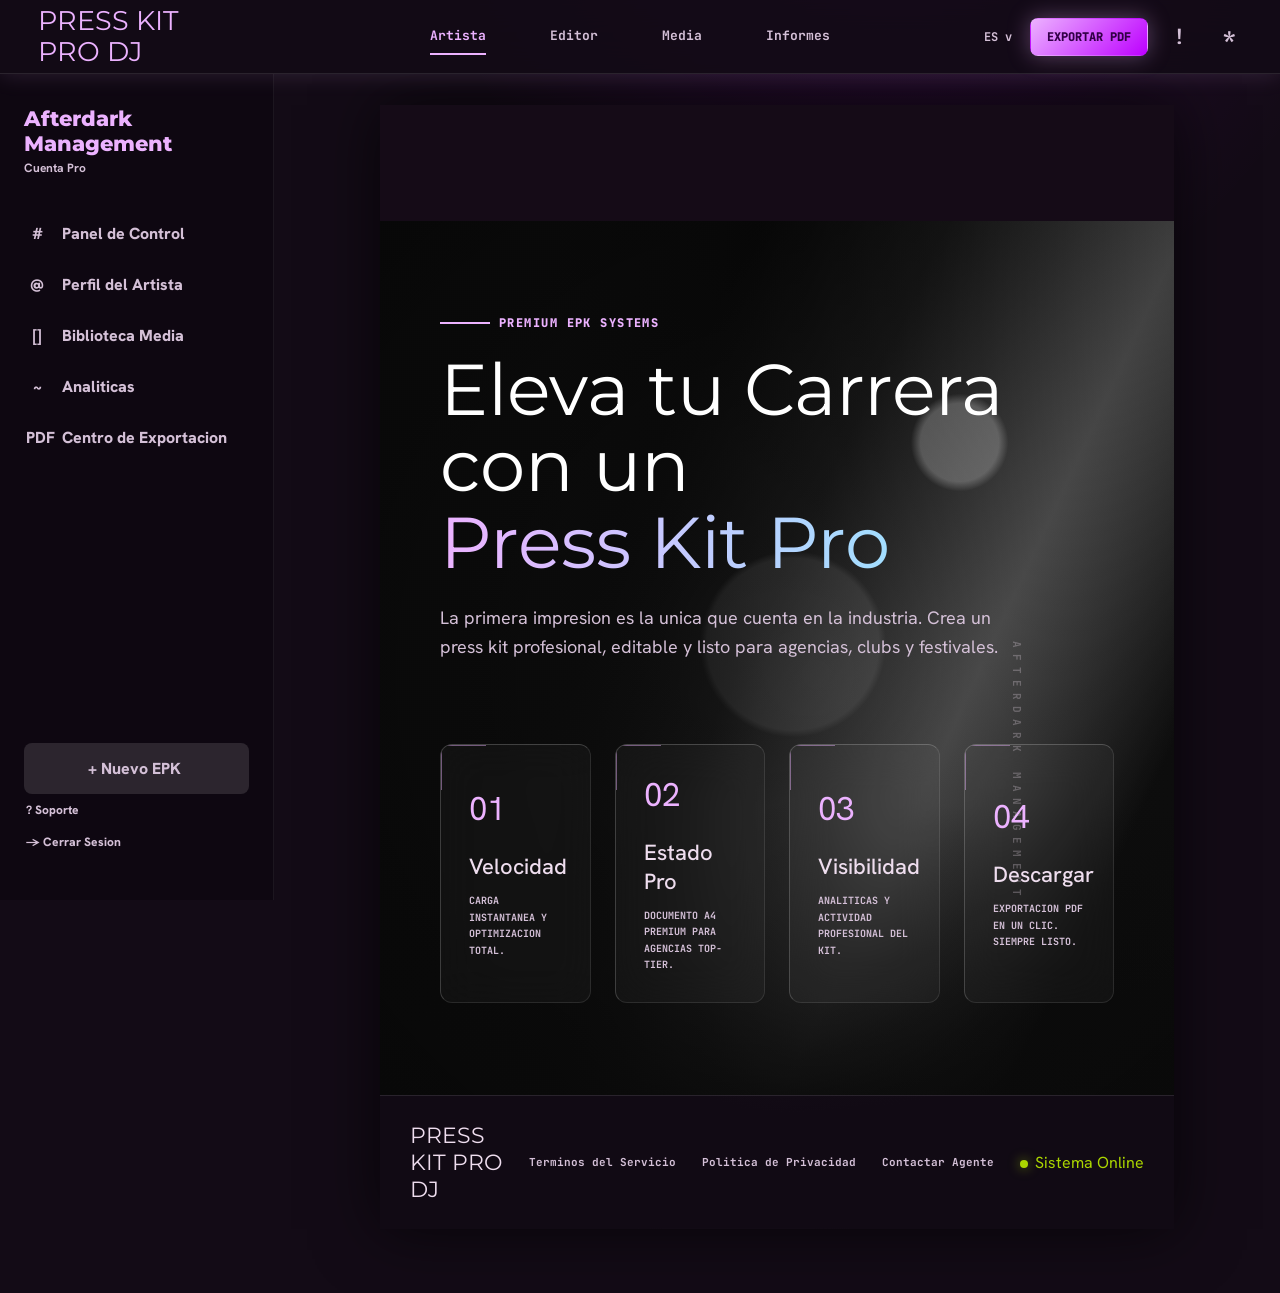
==== commit abf45761: "Update press kit builder" ====
--- a/index.html
+++ b/index.html
@@ -14,38 +14,47 @@
   <header class="topbar no-print">
     <button class="brand-btn" type="button" data-nav="home">PRESS KIT<br />PRO DJ</button>
     <nav class="topnav" aria-label="Principal">
-      <button class="active" type="button" data-nav="home">Artista</button>
-      <button type="button" data-nav="editor">Estadisticas</button>
-      <button type="button" data-nav="media">Media</button>
-      <button type="button" data-nav="report">Informes</button>
+      <button class="active" type="button" data-nav="home" data-i18n="nav.artist">Artista</button>
+      <button type="button" data-nav="editor" data-i18n="nav.editor">Editor</button>
+      <button type="button" data-nav="media" data-i18n="nav.media">Media</button>
+      <button type="button" data-nav="report" data-i18n="nav.reports">Informes</button>
     </nav>
     <div class="top-actions">
-      <button class="locale-btn" type="button" data-action="toggle-locale">◎ ES⌄</button>
-      <button class="primary-btn small" type="button" data-action="print">Exportar PDF</button>
-      <button class="icon-btn" type="button" data-action="notify" aria-label="Notificaciones">⌁</button>
-      <button class="icon-btn" type="button" data-action="settings" aria-label="Ajustes">⚙</button>
+      <div class="locale-picker">
+        <button class="locale-btn" type="button" data-action="toggle-locale" aria-haspopup="true" aria-expanded="false">ES v</button>
+        <div class="locale-menu" aria-label="Idiomas">
+          <button type="button" data-lang="es">Espanol</button>
+          <button type="button" data-lang="en">English</button>
+          <button type="button" data-lang="fr">Francais</button>
+          <button type="button" data-lang="de">Deutsch</button>
+          <button type="button" data-lang="it">Italiano</button>
+        </div>
+      </div>
+      <button class="primary-btn small" type="button" data-action="print" data-i18n="actions.export">Exportar PDF</button>
+      <button class="icon-btn" type="button" data-action="notify" aria-label="Notificaciones">!</button>
+      <button class="icon-btn" type="button" data-action="settings" aria-label="Ajustes">*</button>
       <button class="menu-btn" type="button" data-action="menu" aria-label="Abrir menu"><span></span></button>
     </div>
   </header>
 
   <nav class="mobile-menu no-print" aria-label="Movil">
-    <button type="button" data-nav="home">Artista</button>
-    <button type="button" data-nav="editor">Editor</button>
-    <button type="button" data-nav="dashboard">Panel</button>
-    <button type="button" data-nav="preview">Vista previa</button>
-    <button type="button" data-nav="report">Informe</button>
+    <button type="button" data-nav="home" data-i18n="nav.artist">Artista</button>
+    <button type="button" data-nav="editor" data-i18n="nav.editor">Editor</button>
+    <button type="button" data-nav="dashboard" data-i18n="rail.dashboard">Panel</button>
+    <button type="button" data-nav="preview" data-i18n="nav.preview">Vista previa</button>
+    <button type="button" data-nav="report" data-i18n="nav.reports">Informe</button>
   </nav>
 
   <aside class="side-rail no-print">
     <h2>Afterdark<br />Management <span>Cuenta Pro</span></h2>
-    <button class="active" type="button" data-nav="dashboard"><span>▦</span> Panel de Control</button>
-    <button type="button" data-nav="editor"><span>▣</span> Perfil del Artista</button>
-    <button type="button" data-nav="media"><span>▧</span> Biblioteca Media</button>
-    <button type="button" data-nav="report"><span>⌁</span> Analiticas</button>
-    <button type="button" data-nav="preview"><span>▤</span> Centro de Exportacion</button>
-    <button class="rail-new" type="button" data-action="new-epk">+ Nuevo EPK</button>
+    <button class="active" type="button" data-nav="dashboard"><span>#</span><b data-i18n="rail.dashboard">Panel de Control</b></button>
+    <button type="button" data-nav="editor"><span>@</span><b data-i18n="rail.profile">Perfil del Artista</b></button>
+    <button type="button" data-nav="media"><span>[]</span><b data-i18n="rail.media">Biblioteca Media</b></button>
+    <button type="button" data-nav="report"><span>~</span><b data-i18n="rail.analytics">Analiticas</b></button>
+    <button type="button" data-nav="preview"><span>PDF</span><b data-i18n="rail.export">Centro de Exportacion</b></button>
+    <button class="rail-new" type="button" data-action="new-epk" data-i18n="actions.new">+ Nuevo EPK</button>
     <button class="rail-link" type="button" data-action="help">? Soporte</button>
-    <button class="rail-link" type="button" data-action="signout">⇥ Cerrar Sesion</button>
+    <button class="rail-link" type="button" data-action="signout">-> Cerrar Sesion</button>
   </aside>
 
   <main class="app-shell">
@@ -55,13 +64,13 @@
         <div class="hero-overlay"></div>
         <div class="cover-content">
           <p class="kicker"><span></span> Premium EPK Systems</p>
-          <h1>Eleva tu Carrera con un <strong>Press Kit Pro</strong></h1>
-          <p class="lead">La primera impresion es la unica que cuenta en la industria. Crea un press kit profesional, editable y listo para agencias, clubs y festivales.</p>
+          <h1 data-i18n-html="home.title">Eleva tu Carrera con un <strong>Press Kit Pro</strong></h1>
+          <p class="lead" data-i18n="home.lead">La primera impresion es la unica que cuenta en la industria. Crea un press kit profesional, editable y listo para agencias, clubs y festivales.</p>
           <div class="feature-grid">
-            <button class="glass-card feature-card" type="button" data-nav="editor"><span>ϟ</span><strong>Velocidad</strong><small>Carga instantanea y optimizacion total.</small></button>
-            <button class="glass-card feature-card" type="button" data-nav="preview"><span>◈</span><strong>Estado Pro</strong><small>Documento A4 premium para agencias top-tier.</small></button>
-            <button class="glass-card feature-card" type="button" data-nav="report"><span>◎</span><strong>Visibilidad</strong><small>Analiticas y actividad profesional del kit.</small></button>
-            <button class="glass-card feature-card" type="button" data-action="print"><span>⌄</span><strong>Descargar</strong><small>Exportacion PDF en un clic. Siempre listo.</small></button>
+            <button class="glass-card feature-card" type="button" data-nav="editor"><span>01</span><strong data-i18n="feature.speed">Velocidad</strong><small data-i18n="feature.speedText">Carga instantanea y optimizacion total.</small></button>
+            <button class="glass-card feature-card" type="button" data-nav="preview"><span>02</span><strong data-i18n="feature.pro">Estado Pro</strong><small data-i18n="feature.proText">Documento A4 premium para agencias top-tier.</small></button>
+            <button class="glass-card feature-card" type="button" data-nav="report"><span>03</span><strong data-i18n="feature.visibility">Visibilidad</strong><small data-i18n="feature.visibilityText">Analiticas y actividad profesional del kit.</small></button>
+            <button class="glass-card feature-card" type="button" data-action="print"><span>04</span><strong data-i18n="feature.download">Descargar</strong><small data-i18n="feature.downloadText">Exportacion PDF en un clic. Siempre listo.</small></button>
           </div>
         </div>
         <div class="vertical-mark">AFTERDARK MANAGEMENT</div>
@@ -80,29 +89,29 @@
         <header class="page-head">
           <div>
             <p class="kicker cyan">Sistema de Gestion</p>
-            <h2>PRESS KIT PRO DJ - PANEL DE GESTION</h2>
+            <h2 data-i18n="dashboard.title">PRESS KIT PRO DJ - PANEL DE GESTION</h2>
           </div>
           <p class="page-ref">Pagina<br />03/04<br /><span>Actividad Global</span></p>
         </header>
         <div class="dashboard-grid">
           <section class="glass-card panel-card">
-            <div class="card-title"><h3>◇ EPKs Activos</h3><button type="button" data-action="view-all">Ver Todo</button></div>
+            <div class="card-title"><h3>EPKs Activos</h3><button type="button" data-action="view-all" data-i18n="actions.viewAll">Ver Todo</button></div>
             <div id="epkRows" class="row-stack"></div>
           </section>
           <section class="focus-photo">
             <div><p>En Foco</p><h3>Rendimiento Maximo</h3></div>
           </section>
           <section class="glass-card chart-card">
-            <div class="card-title"><h3>Intensidad de Reproduccion</h3><span><i></i>Spotify <b></b>Apple</span></div>
+            <div class="card-title"><h3 data-i18n="dashboard.stream">Intensidad de Reproduccion</h3><span><i></i>Spotify <b></b>Apple</span></div>
             <div class="bar-chart" id="barChart"></div>
           </section>
           <section class="glass-card activity-card">
-            <h3>Feed de Actividad Global</h3>
+            <h3 data-i18n="dashboard.feed">Feed de Actividad Global</h3>
             <div id="activityFeed" class="activity-feed"></div>
-            <button class="radar-btn" type="button" data-action="scan">◎</button>
-          </section>
-        </div>
-        <footer class="doc-meta"><span>© 2026 PRESS KIT PRO DJ SYSTEMS</span><span class="status-dot">Sistemas Nominales</span><span>Encriptacion: AES-256</span><span>Latencia: 12ms</span></footer>
+            <button class="radar-btn" type="button" data-action="scan">SCAN</button>
+          </section>
+        </div>
+        <footer class="doc-meta"><span>2026 PRESS KIT PRO DJ SYSTEMS</span><span class="status-dot">Sistemas Nominales</span><span>Encriptacion: AES-256</span><span>Latencia: 12ms</span></footer>
       </article>
     </section>
 
@@ -111,37 +120,37 @@
         <header class="page-head">
           <div>
             <p class="kicker lime">Constructor EPK // Pagina 02</p>
-            <h2>PERFIL DEL ARTISTA Y RIDER TECNICO</h2>
-            <p>Define identidad, conectividad digital y materiales operativos. Todo se guarda automaticamente.</p>
+            <h2 data-i18n="editor.title">PERFIL DEL ARTISTA Y RIDER TECNICO</h2>
+            <p data-i18n="editor.subtitle">Define identidad, conectividad digital y materiales operativos. Todo se guarda automaticamente.</p>
           </div>
           <p class="page-ref">ID de Referencia<br /><span data-bind="refId"></span><br />PRESS KIT PRO DJ</p>
         </header>
 
         <section class="hero-uploader" data-preview-bg>
-          <label class="upload-control no-print">Cambiar foto<input type="file" id="photoInput" accept="image/*" /></label>
-          <span class="status-chip">● Listo para produccion</span>
+          <label class="upload-control no-print" data-i18n="actions.changePhoto">Cambiar foto<input type="file" id="photoInput" accept="image/*" /></label>
+          <span class="status-chip">Listo para produccion</span>
         </section>
 
         <div class="editor-grid">
           <section class="glass-card form-card">
-            <h3>◉ Identidad</h3>
-            <label>Nombre artistico<input name="artistName" required minlength="2" /></label>
+            <h3 data-i18n="editor.identity">Identidad</h3>
+            <label><span data-i18n="field.artistName">Nombre artistico</span><input name="artistName" required minlength="2" /></label>
             <div class="two-col">
-              <label>Genero musical<input name="genre" required /></label>
-              <label>Ubicacion<input name="location" required /></label>
+              <label><span data-i18n="field.genre">Genero musical</span><input name="genre" required /></label>
+              <label><span data-i18n="field.location">Ubicacion</span><input name="location" required /></label>
             </div>
-            <label>Biografia<textarea name="bio" rows="6" required minlength="40"></textarea></label>
+            <label><span data-i18n="field.bio">Biografia</span><textarea name="bio" rows="6" required minlength="40"></textarea></label>
             <div class="error-box" data-errors></div>
           </section>
 
           <section class="glass-card form-card rider-card">
-            <h3>▥ Rider Tecnico</h3>
+            <h3 data-i18n="editor.rider">Rider Tecnico</h3>
             <div id="riderList" class="item-list"></div>
-            <button class="secondary-btn" type="button" data-add="rider">+ Anadir rider</button>
+            <button class="secondary-btn" type="button" data-add="rider" data-i18n="actions.addRider">+ Anadir rider</button>
           </section>
 
           <section class="glass-card form-card">
-            <h3>⌁ Redes Sociales</h3>
+            <h3 data-i18n="editor.socials">Redes Sociales</h3>
             <div class="two-col">
               <label>Instagram<input name="instagram" type="url" placeholder="https://instagram.com/..." /></label>
               <label>Spotify<input name="spotify" type="url" placeholder="https://open.spotify.com/..." /></label>
@@ -151,14 +160,14 @@
           </section>
 
           <section class="glass-card progress-card">
-            <h3>Progreso de Completado</h3>
+            <h3 data-i18n="editor.progress">Progreso de Completado</h3>
             <div class="progress"><span id="progressBar"></span></div>
             <p><span id="progressText">0%</span> total</p>
             <div class="button-row">
-              <button class="secondary-btn" type="button" data-nav="home">Volver</button>
-              <button class="primary-btn" type="button" data-action="save">Guardar cambios</button>
+              <button class="secondary-btn" type="button" data-nav="home" data-i18n="actions.back">Volver</button>
+              <button class="primary-btn" type="button" data-action="save" data-i18n="actions.save">Guardar cambios</button>
             </div>
-            <button class="secondary-btn wide" type="button" data-action="edit-all">Editar secciones</button>
+            <button class="secondary-btn wide" type="button" data-action="edit-all" data-i18n="actions.editSections">Editar secciones</button>
           </section>
         </div>
       </form>
@@ -167,16 +176,16 @@
     <section class="view" data-view="media">
       <article class="a4-page media-page">
         <header class="page-head">
-          <div><p class="kicker cyan">Biblioteca Media</p><h2>GALERIA, VIDEOS, DISCOGRAFIA Y EVENTOS</h2></div>
-          <button class="primary-btn no-print" type="button" data-action="save">Guardar cambios</button>
+          <div><p class="kicker cyan">Biblioteca Media</p><h2 data-i18n="media.title">GALERIA, VIDEOS, DISCOGRAFIA Y EVENTOS</h2></div>
+          <button class="primary-btn no-print" type="button" data-action="save" data-i18n="actions.save">Guardar cambios</button>
         </header>
         <div class="media-grid">
-          <section class="glass-card collection-card"><h3>Galeria de Fotos</h3><div id="galleryList" class="item-list tiles"></div><button class="secondary-btn" type="button" data-add="gallery">+ Anadir foto</button></section>
-          <section class="glass-card collection-card"><h3>Videos</h3><div id="videoList" class="item-list"></div><button class="secondary-btn" type="button" data-add="videos">+ Anadir video</button></section>
-          <section class="glass-card collection-card"><h3>Discografia</h3><div id="discographyList" class="item-list"></div><button class="secondary-btn" type="button" data-add="discography">+ Anadir lanzamiento</button></section>
-          <section class="glass-card collection-card"><h3>Proximos Eventos</h3><div id="eventsList" class="item-list"></div><button class="secondary-btn" type="button" data-add="events">+ Anadir evento</button></section>
-          <section class="glass-card collection-card wide"><h3>Contacto Profesional</h3><label>Email de booking<input name="bookingEmail" type="email" form="artistForm" /></label><label>Telefono / WhatsApp<input name="phone" form="artistForm" /></label></section>
-          <section class="glass-card collection-card wide"><h3>Secciones Personalizadas</h3><div id="customSectionsList" class="item-list"></div><button class="secondary-btn" type="button" data-add="customSections">+ Anadir nueva seccion</button></section>
+          <section class="glass-card collection-card"><h3 data-i18n="media.gallery">Galeria de Fotos</h3><div id="galleryList" class="item-list tiles"></div><button class="secondary-btn" type="button" data-add="gallery" data-i18n="actions.addPhoto">+ Anadir foto</button></section>
+          <section class="glass-card collection-card"><h3 data-i18n="media.videos">Videos</h3><div id="videoList" class="item-list"></div><button class="secondary-btn" type="button" data-add="videos" data-i18n="actions.addVideo">+ Anadir video</button></section>
+          <section class="glass-card collection-card"><h3 data-i18n="media.discography">Discografia</h3><div id="discographyList" class="item-list"></div><button class="secondary-btn" type="button" data-add="discography" data-i18n="actions.addRelease">+ Anadir lanzamiento</button></section>
+          <section class="glass-card collection-card"><h3 data-i18n="media.events">Proximos Eventos</h3><div id="eventsList" class="item-list"></div><button class="secondary-btn" type="button" data-add="events" data-i18n="actions.addEvent">+ Anadir evento</button></section>
+          <section class="glass-card collection-card wide"><h3 data-i18n="media.contact">Contacto Profesional</h3><label>Email de booking<input name="bookingEmail" type="email" form="artistForm" /></label><label>Telefono / WhatsApp<input name="phone" form="artistForm" /></label></section>
+          <section class="glass-card collection-card wide"><h3 data-i18n="media.custom">Secciones Personalizadas</h3><div id="customSectionsList" class="item-list"></div><button class="secondary-btn" type="button" data-add="customSections" data-i18n="actions.addSection">+ Anadir nueva seccion</button></section>
         </div>
       </article>
     </section>
@@ -185,35 +194,35 @@
       <article class="a4-page preview-page" id="printArea">
         <header class="preview-header">
           <div><p>PRESS KIT PRO DJ</p><h2 data-bind="artistName"></h2><span data-bind="genre"></span></div>
-          <button class="primary-btn no-print" type="button" data-action="print">Exportar PDF</button>
-        </header>
-        <section class="preview-hero" data-preview-bg><span class="status-chip">● Disponible para booking</span></section>
+          <button class="primary-btn no-print" type="button" data-action="print" data-i18n="actions.export">Exportar PDF</button>
+        </header>
+        <section class="preview-hero" data-preview-bg><span class="status-chip">Disponible para booking</span></section>
         <section class="preview-bio glass-card">
-          <h3>Biografia Oficial</h3>
+          <h3 data-i18n="preview.bio">Biografia Oficial</h3>
           <p data-bind="bio"></p>
         </section>
         <div class="preview-grid">
-          <section class="glass-card"><h3>Identidad</h3><p><strong>Ubicacion:</strong> <span data-bind="location"></span></p><p><strong>Genero:</strong> <span data-bind="genre"></span></p></section>
-          <section class="glass-card"><h3>Redes</h3><div id="socialPreview" class="link-stack"></div></section>
-          <section class="glass-card"><h3>Discografia</h3><div id="discographyPreview" class="compact-list"></div></section>
-          <section class="glass-card"><h3>Eventos</h3><div id="eventsPreview" class="compact-list"></div></section>
-          <section class="glass-card wide"><h3>Contacto Profesional</h3><p data-bind="bookingEmail"></p><p data-bind="phone"></p></section>
+          <section class="glass-card"><h3 data-i18n="editor.identity">Identidad</h3><p><strong>Ubicacion:</strong> <span data-bind="location"></span></p><p><strong>Genero:</strong> <span data-bind="genre"></span></p></section>
+          <section class="glass-card"><h3 data-i18n="editor.socials">Redes</h3><div id="socialPreview" class="link-stack"></div></section>
+          <section class="glass-card"><h3 data-i18n="media.discography">Discografia</h3><div id="discographyPreview" class="compact-list"></div></section>
+          <section class="glass-card"><h3 data-i18n="media.events">Eventos</h3><div id="eventsPreview" class="compact-list"></div></section>
+          <section class="glass-card wide"><h3 data-i18n="media.contact">Contacto Profesional</h3><p data-bind="bookingEmail"></p><p data-bind="phone"></p></section>
         </div>
       </article>
     </section>
 
     <section class="view" data-view="report">
       <article class="a4-page report-page">
-        <header class="report-head"><div><h2>PRESS KIT PRO DJ</h2><p><span>Reporte de Analisis Pro</span> Q3 2026 Datos de Rendimiento</p></div><strong>AFTERDARK MGMT<br /><small>Ref Cliente: AD-9921-X</small></strong></header>
+        <header class="report-head"><div><h2>PRESS KIT PRO DJ</h2><p><span data-i18n="report.badge">Reporte de Analisis Pro</span> Q3 2026 Datos de Rendimiento</p></div><strong>AFTERDARK MGMT<br /><small>Ref Cliente: AD-9921-X</small></strong></header>
         <section class="metric-grid">
-          <article class="glass-card metric"><span>Alcance total</span><strong>14.2M</strong><em>↗ +12.4% MoM</em></article>
-          <article class="glass-card metric"><span>Interaccion media</span><strong class="cyan-text">8.6%</strong><em>↗ +2.1%</em></article>
-          <article class="glass-card metric"><span>Volumen streaming</span><strong>3.8M</strong><em class="down">↘ -0.4%</em></article>
-          <article class="glass-card metric"><span>Clips de prensa</span><strong class="lime-text">42</strong><em>⊕ Alto impacto</em></article>
+          <article class="glass-card metric"><span>Alcance total</span><strong>14.2M</strong><em>+12.4% MoM</em></article>
+          <article class="glass-card metric"><span>Interaccion media</span><strong class="cyan-text">8.6%</strong><em>+2.1%</em></article>
+          <article class="glass-card metric"><span>Volumen streaming</span><strong>3.8M</strong><em class="down">-0.4%</em></article>
+          <article class="glass-card metric"><span>Clips de prensa</span><strong class="lime-text">42</strong><em>Alto impacto</em></article>
         </section>
-        <section class="growth-section"><h3>↗ Crecimiento de Audiencia</h3><div class="growth-card glass-card"><svg viewBox="0 0 800 330" aria-label="Grafico de crecimiento"><path d="M50 260 L170 215 L290 180 L410 130 L530 105 L650 55 L760 35" /><path class="cyan-line" d="M50 292 L170 255 L290 230 L410 175 L530 150 L650 92 L760 60" /></svg><span>Spotify</span><b>Instagram</b></div></section>
-        <section class="geo-grid"><div><h3>◉ Mapa de Calor Global</h3><div class="map-card glass-card"><div class="map-points"></div><span>Global Reach: Live Data</span><p><b>Berlin, DE</b><b>Seul, KR</b></p></div></div><aside><h3>Regiones Principales</h3><div id="regionList" class="regions"></div><div class="glass-card insight"><strong>Insight de Audiencia</strong><p>Demografia principal inclinada hacia jovenes de 22-35 anos con 65% de consumo movil durante la noche.</p></div></aside></section>
-        <footer class="report-footer"><p><strong>PRESS KIT PRO DJ SYSTEMS</strong><br />Datos confidenciales destinados a destinatarios autorizados.</p><button type="button" data-action="print">Exportar PDF</button></footer>
+        <section class="growth-section"><h3 data-i18n="report.growth">Crecimiento de Audiencia</h3><div class="growth-card glass-card"><svg viewBox="0 0 800 330" aria-label="Grafico de crecimiento"><path d="M50 260 L170 215 L290 180 L410 130 L530 105 L650 55 L760 35" /><path class="cyan-line" d="M50 292 L170 255 L290 230 L410 175 L530 150 L650 92 L760 60" /></svg><span>Spotify</span><b>Instagram</b></div></section>
+        <section class="geo-grid"><div><h3 data-i18n="report.map">Mapa de Calor Global</h3><div class="map-card glass-card"><div class="map-points"></div><span>Global Reach: Live Data</span><p><b>Berlin, DE</b><b>Seul, KR</b></p></div></div><aside><h3 data-i18n="report.regions">Regiones Principales</h3><div id="regionList" class="regions"></div><div class="glass-card insight"><strong>Insight de Audiencia</strong><p>Demografia principal inclinada hacia jovenes de 22-35 anos con 65% de consumo movil durante la noche.</p></div></aside></section>
+        <footer class="report-footer"><p><strong>PRESS KIT PRO DJ SYSTEMS</strong><br />Datos confidenciales destinados a destinatarios autorizados.</p><button type="button" data-action="print" data-i18n="actions.export">Exportar PDF</button></footer>
       </article>
     </section>
   </main>
--- a/css/style.css
+++ b/css/style.css
@@ -87,6 +87,7 @@
   box-shadow: none;
 }
 .small { padding: 10px 16px; }
+.locale-picker { position: relative; }
 .locale-btn, .icon-btn, .menu-btn {
   min-width: 38px;
   height: 38px;
@@ -97,6 +98,31 @@
 }
 .icon-btn { font-size: 21px; }
 .icon-btn:hover, .locale-btn:hover { color: var(--primary); }
+.locale-menu {
+  position: absolute;
+  top: calc(100% + 10px);
+  right: 0;
+  z-index: 80;
+  display: none;
+  min-width: 168px;
+  padding: 8px;
+  border: 1px solid var(--line);
+  border-radius: 10px;
+  background: rgba(19,11,22,.96);
+  box-shadow: var(--shadow);
+  backdrop-filter: blur(22px);
+}
+.locale-picker.open .locale-menu { display: grid; gap: 4px; }
+.locale-menu button {
+  border: 0;
+  border-radius: 7px;
+  padding: 10px 12px;
+  background: transparent;
+  color: var(--muted);
+  text-align: left;
+  font: 700 12px var(--mono);
+}
+.locale-menu button:hover, .locale-menu button.active { background: rgba(236,178,255,.12); color: var(--primary); }
 .menu-btn { display: none; position: relative; border: 1px solid var(--line); border-radius: 8px; }
 .menu-btn span, .menu-btn::before, .menu-btn::after {
   content: "";
@@ -151,6 +177,7 @@
   text-align: left;
   font-weight: 800;
 }
+.side-rail b { font: inherit; }
 .side-rail button:hover, .side-rail button.active { background: rgba(189,0,255,.32); border-color: var(--primary); color: #fff; }
 .side-rail button span { width: 22px; text-align: center; color: currentColor; }
 .rail-new {
@@ -173,7 +200,7 @@
   min-height: 1123px;
   margin: 0 auto;
   position: relative;
-  overflow: hidden;
+  overflow: visible;
   background: var(--paper);
   box-shadow: var(--shadow);
 }
@@ -198,16 +225,42 @@
   pointer-events: none;
 }
 
-.cover-page { display: flex; min-height: 1123px; flex-direction: column; background: #150b17; }
+.cover-page { display: flex; min-height: 1123px; flex-direction: column; background: #150b17; overflow: hidden; }
 .hero-image, .hero-uploader, .preview-hero {
   background:
     linear-gradient(90deg, rgba(19,11,22,.95) 0 22%, rgba(19,11,22,.55) 48%, rgba(19,11,22,.2)),
     linear-gradient(0deg, #150b17 0 10%, transparent 42%),
-    radial-gradient(circle at 72% 18%, rgba(255,255,255,.38), transparent 8%),
-    radial-gradient(circle at 58% 44%, rgba(255,255,255,.14), transparent 17%),
-    repeating-linear-gradient(90deg, rgba(255,255,255,.06) 0 2px, transparent 2px 82px),
+    radial-gradient(circle at 73% 22%, rgba(255,255,255,.55) 0 4%, transparent 5%),
+    radial-gradient(circle at 52% 42%, rgba(255,255,255,.18) 0 12%, transparent 13%),
+    linear-gradient(115deg, #060606 0 30%, #252126 45%, #777 64%, #151016 82%),
+    repeating-linear-gradient(90deg, rgba(255,255,255,.08) 0 2px, transparent 2px 86px),
     #111;
+  background-size: cover;
+  background-position: center;
   filter: grayscale(1);
+}
+.hero-uploader {
+  background:
+    linear-gradient(0deg, rgba(0,0,0,.82), transparent 70%),
+    linear-gradient(180deg, rgba(0,0,0,.25), rgba(0,0,0,.6)),
+    radial-gradient(ellipse at 48% 46%, rgba(255,255,255,.28), transparent 18%),
+    linear-gradient(10deg, transparent 38%, rgba(255,255,255,.12) 39% 42%, transparent 43%),
+    repeating-linear-gradient(0deg, #101010 0 12px, #191919 12px 16px),
+    #111;
+  background-size: cover;
+  background-position: center;
+}
+.preview-hero {
+  background:
+    linear-gradient(90deg, rgba(19,11,22,.9), rgba(19,11,22,.35)),
+    linear-gradient(0deg, #150b17 0 10%, transparent 48%),
+    radial-gradient(circle at 73% 22%, rgba(255,255,255,.55) 0 4%, transparent 5%),
+    radial-gradient(circle at 52% 42%, rgba(255,255,255,.18) 0 12%, transparent 13%),
+    linear-gradient(115deg, #060606 0 30%, #252126 45%, #777 64%, #151016 82%),
+    repeating-linear-gradient(90deg, rgba(255,255,255,.08) 0 2px, transparent 2px 86px),
+    #111;
+  background-size: cover;
+  background-position: center;
 }
 .hero-image { position: absolute; inset: 116px 0 0; }
 .hero-overlay { position: absolute; inset: 116px 0 0; background: radial-gradient(circle at 55% 45%, transparent, rgba(0,0,0,.45)); }
@@ -319,8 +372,12 @@
   padding: 22px;
   background:
     linear-gradient(0deg, rgba(0,0,0,.85), transparent 60%),
-    repeating-conic-gradient(from 0deg at 50% 20%, rgba(255,255,255,.25) 0 5deg, transparent 5deg 15deg),
+    radial-gradient(circle at 50% 0, rgba(255,255,255,.9), transparent 16%),
+    repeating-conic-gradient(from 0deg at 50% 16%, rgba(255,255,255,.22) 0 5deg, transparent 5deg 14deg),
+    linear-gradient(180deg, #202020, #060606),
     #090909;
+  background-size: cover;
+  background-position: center;
   filter: grayscale(1);
 }
 .focus-photo p { margin: 0; color: var(--primary); font: 800 11px var(--mono); text-transform: uppercase; }
@@ -400,14 +457,37 @@
 .lime-text { color: var(--lime) !important; }
 .down { color: var(--error) !important; }
 .growth-section h3, .geo-grid h3 { font-size: 24px; }
-.growth-card { height: 312px; padding: 18px; background: linear-gradient(135deg, rgba(189,0,255,.16), rgba(0,238,252,.08)), #111621; }
+.growth-card {
+  height: 312px;
+  padding: 18px;
+  background:
+    radial-gradient(circle at 22% 24%, rgba(125,244,255,.22), transparent 15%),
+    radial-gradient(circle at 74% 62%, rgba(236,178,255,.2), transparent 18%),
+    linear-gradient(135deg, rgba(189,0,255,.22), rgba(0,238,252,.1)),
+    repeating-linear-gradient(90deg, rgba(125,244,255,.08) 0 1px, transparent 1px 54px),
+    #111621;
+  background-size: cover;
+  background-position: center;
+}
 .growth-card svg { width: 100%; height: 100%; }
 .growth-card path { fill: none; stroke: var(--primary); stroke-width: 6; filter: drop-shadow(0 0 8px rgba(236,178,255,.4)); }
 .growth-card .cyan-line { stroke: var(--cyan-soft); }
 .growth-card span, .growth-card b { position: absolute; right: 26px; top: 24px; font: 700 12px var(--mono); }
 .growth-card b { top: 45px; color: var(--cyan-soft); }
 .geo-grid { display: grid; grid-template-columns: 2fr .9fr; gap: 24px; margin-top: 30px; }
-.map-card { min-height: 330px; padding: 22px; background: radial-gradient(circle at 55% 62%, rgba(0,238,252,.24), transparent 22%), linear-gradient(145deg, rgba(189,0,255,.2), rgba(0,238,252,.08)); }
+.map-card {
+  min-height: 330px;
+  padding: 22px;
+  background:
+    radial-gradient(circle at 18% 58%, rgba(0,238,252,.58) 0 3px, transparent 4px),
+    radial-gradient(circle at 48% 44%, rgba(0,238,252,.58) 0 3px, transparent 4px),
+    radial-gradient(circle at 70% 52%, rgba(0,238,252,.58) 0 3px, transparent 4px),
+    radial-gradient(circle at 86% 68%, rgba(0,238,252,.58) 0 3px, transparent 4px),
+    linear-gradient(20deg, transparent 20%, rgba(125,244,255,.18) 21% 22%, transparent 23%),
+    linear-gradient(145deg, rgba(189,0,255,.2), rgba(0,238,252,.08));
+  background-size: cover;
+  background-position: center;
+}
 .map-card span { display: block; text-align: center; color: var(--cyan-soft); font: 800 16px var(--mono); text-transform: uppercase; }
 .map-points { height: 210px; margin-top: 22px; background: radial-gradient(circle at 18% 58%, var(--cyan) 0 3px, transparent 4px), radial-gradient(circle at 48% 44%, var(--cyan) 0 3px, transparent 4px), radial-gradient(circle at 70% 52%, var(--cyan) 0 3px, transparent 4px), radial-gradient(circle at 86% 68%, var(--cyan) 0 3px, transparent 4px), radial-gradient(circle at 38% 68%, var(--cyan) 0 3px, transparent 4px); opacity: .9; }
 .map-card p { display: flex; gap: 16px; margin: 0; }
@@ -461,7 +541,7 @@
 @media (max-width: 760px) {
   .topbar { height: 66px; grid-template-columns: 1fr auto; padding: 0 14px; }
   .brand-btn { font-size: 19px; }
-  .topnav, .locale-btn, .icon-btn { display: none; }
+  .topnav, .locale-picker, .icon-btn { display: none; }
   .menu-btn { display: inline-block; }
   .mobile-menu { top: 66px; }
   .side-rail { display: none; }
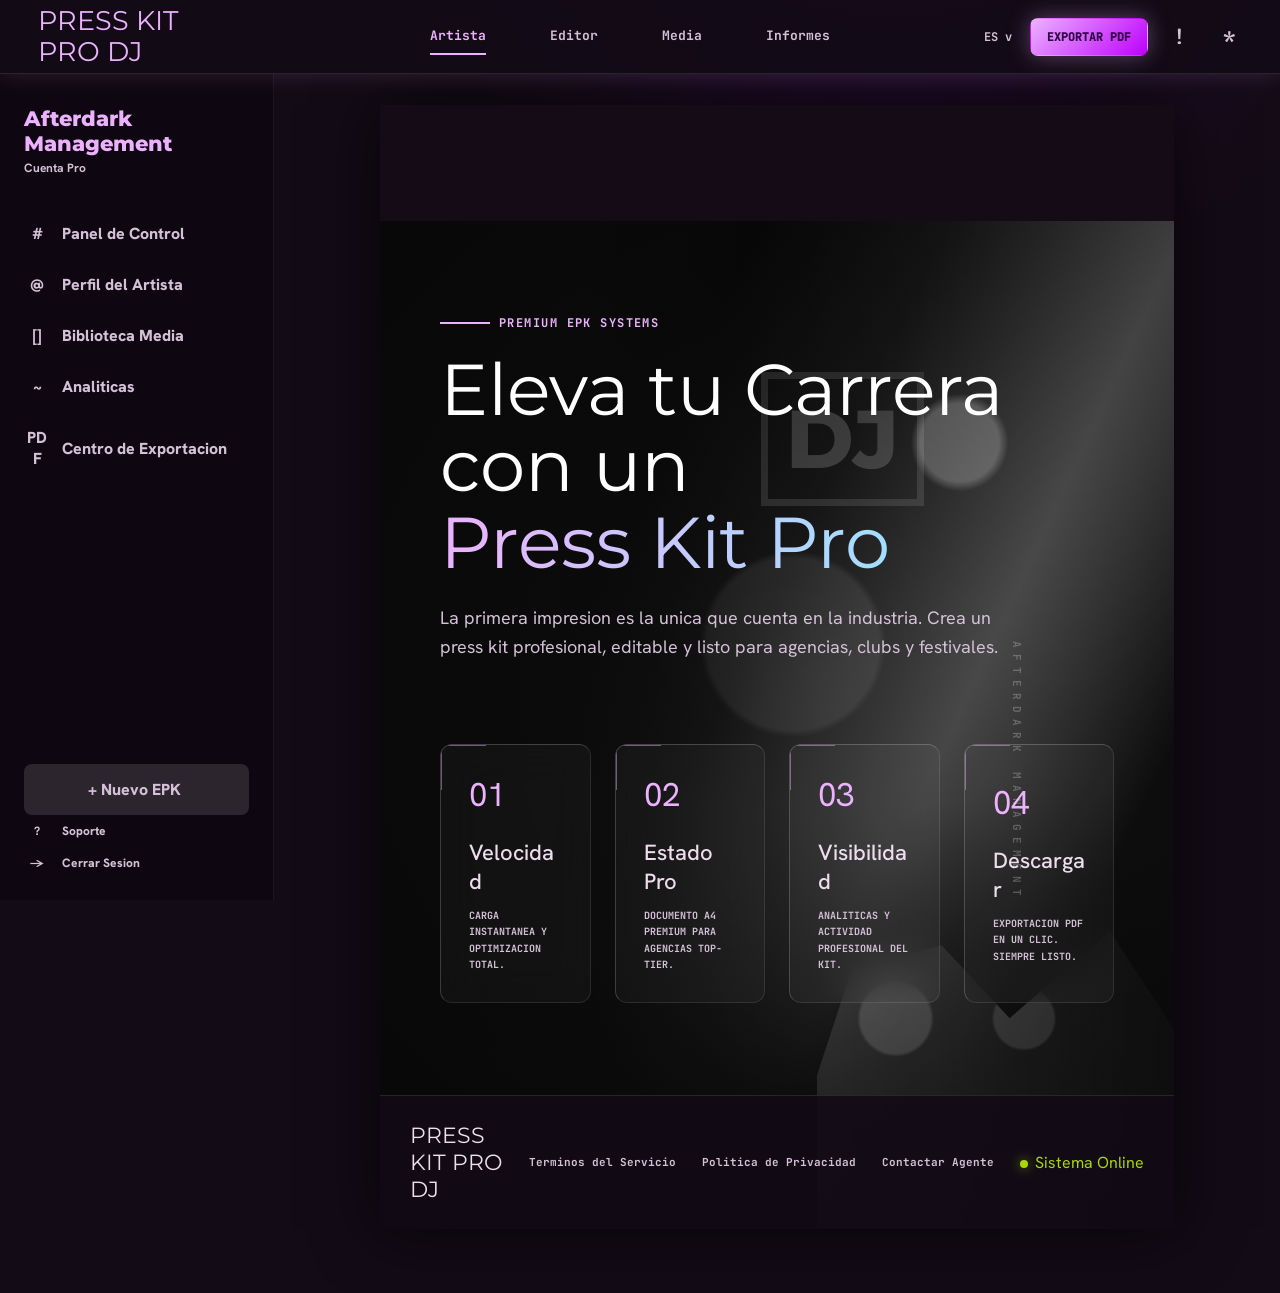
==== commit 74e0499a: "Complete translations and layout fixes" ====
--- a/index.html
+++ b/index.html
@@ -43,6 +43,13 @@
     <button type="button" data-nav="dashboard" data-i18n="rail.dashboard">Panel</button>
     <button type="button" data-nav="preview" data-i18n="nav.preview">Vista previa</button>
     <button type="button" data-nav="report" data-i18n="nav.reports">Informe</button>
+    <div class="mobile-languages">
+      <button type="button" data-lang="es">ES</button>
+      <button type="button" data-lang="en">EN</button>
+      <button type="button" data-lang="fr">FR</button>
+      <button type="button" data-lang="de">DE</button>
+      <button type="button" data-lang="it">IT</button>
+    </div>
   </nav>
 
   <aside class="side-rail no-print">
@@ -53,8 +60,8 @@
     <button type="button" data-nav="report"><span>~</span><b data-i18n="rail.analytics">Analiticas</b></button>
     <button type="button" data-nav="preview"><span>PDF</span><b data-i18n="rail.export">Centro de Exportacion</b></button>
     <button class="rail-new" type="button" data-action="new-epk" data-i18n="actions.new">+ Nuevo EPK</button>
-    <button class="rail-link" type="button" data-action="help">? Soporte</button>
-    <button class="rail-link" type="button" data-action="signout">-> Cerrar Sesion</button>
+    <button class="rail-link" type="button" data-action="help"><span>?</span><b data-i18n="actions.help">Soporte</b></button>
+    <button class="rail-link" type="button" data-action="signout"><span>-></span><b data-i18n="actions.signout">Cerrar Sesion</b></button>
   </aside>
 
   <main class="app-shell">
@@ -63,7 +70,7 @@
         <div class="hero-image" data-preview-bg></div>
         <div class="hero-overlay"></div>
         <div class="cover-content">
-          <p class="kicker"><span></span> Premium EPK Systems</p>
+          <p class="kicker"><span></span> <b data-i18n="home.kicker">Premium EPK Systems</b></p>
           <h1 data-i18n-html="home.title">Eleva tu Carrera con un <strong>Press Kit Pro</strong></h1>
           <p class="lead" data-i18n="home.lead">La primera impresion es la unica que cuenta en la industria. Crea un press kit profesional, editable y listo para agencias, clubs y festivales.</p>
           <div class="feature-grid">
@@ -76,10 +83,10 @@
         <div class="vertical-mark">AFTERDARK MANAGEMENT</div>
         <footer class="cover-footer">
           <strong>PRESS KIT PRO DJ</strong>
-          <a href="pages/terms.html">Terminos del Servicio</a>
-          <a href="pages/privacy.html">Politica de Privacidad</a>
-          <button type="button" data-nav="editor">Contactar Agente</button>
-          <span class="status-dot">Sistema Online</span>
+          <a href="pages/terms.html" data-i18n="footer.terms">Terminos del Servicio</a>
+          <a href="pages/privacy.html" data-i18n="footer.privacy">Politica de Privacidad</a>
+          <button type="button" data-nav="editor" data-i18n="footer.contact">Contactar Agente</button>
+          <span class="status-dot" data-i18n="footer.online">Sistema Online</span>
         </footer>
       </article>
     </section>
@@ -88,18 +95,18 @@
       <article class="a4-page dashboard-page">
         <header class="page-head">
           <div>
-            <p class="kicker cyan">Sistema de Gestion</p>
+            <p class="kicker cyan" data-i18n="dashboard.kicker">Sistema de Gestion</p>
             <h2 data-i18n="dashboard.title">PRESS KIT PRO DJ - PANEL DE GESTION</h2>
           </div>
-          <p class="page-ref">Pagina<br />03/04<br /><span>Actividad Global</span></p>
+          <p class="page-ref"><span data-i18n="doc.page">Pagina</span><br />03/04<br /><span data-i18n="dashboard.activity">Actividad Global</span></p>
         </header>
         <div class="dashboard-grid">
           <section class="glass-card panel-card">
-            <div class="card-title"><h3>EPKs Activos</h3><button type="button" data-action="view-all" data-i18n="actions.viewAll">Ver Todo</button></div>
+            <div class="card-title"><h3 data-i18n="dashboard.activeEpks">EPKs Activos</h3><button type="button" data-action="view-all" data-i18n="actions.viewAll">Ver Todo</button></div>
             <div id="epkRows" class="row-stack"></div>
           </section>
           <section class="focus-photo">
-            <div><p>En Foco</p><h3>Rendimiento Maximo</h3></div>
+            <div><p data-i18n="dashboard.focus">En Foco</p><h3 data-i18n="dashboard.peak">Rendimiento Maximo</h3></div>
           </section>
           <section class="glass-card chart-card">
             <div class="card-title"><h3 data-i18n="dashboard.stream">Intensidad de Reproduccion</h3><span><i></i>Spotify <b></b>Apple</span></div>
@@ -111,7 +118,7 @@
             <button class="radar-btn" type="button" data-action="scan">SCAN</button>
           </section>
         </div>
-        <footer class="doc-meta"><span>2026 PRESS KIT PRO DJ SYSTEMS</span><span class="status-dot">Sistemas Nominales</span><span>Encriptacion: AES-256</span><span>Latencia: 12ms</span></footer>
+        <footer class="doc-meta"><span>2026 PRESS KIT PRO DJ SYSTEMS</span><span class="status-dot" data-i18n="dashboard.nominal">Sistemas Nominales</span><span data-i18n="dashboard.encryption">Encriptacion: AES-256</span><span data-i18n="dashboard.latency">Latencia: 12ms</span></footer>
       </article>
     </section>
 
@@ -119,16 +126,16 @@
       <form class="a4-page editor-page" id="artistForm" novalidate>
         <header class="page-head">
           <div>
-            <p class="kicker lime">Constructor EPK // Pagina 02</p>
+            <p class="kicker lime" data-i18n="editor.kicker">Constructor EPK // Pagina 02</p>
             <h2 data-i18n="editor.title">PERFIL DEL ARTISTA Y RIDER TECNICO</h2>
             <p data-i18n="editor.subtitle">Define identidad, conectividad digital y materiales operativos. Todo se guarda automaticamente.</p>
           </div>
-          <p class="page-ref">ID de Referencia<br /><span data-bind="refId"></span><br />PRESS KIT PRO DJ</p>
+          <p class="page-ref"><span data-i18n="doc.ref">ID de Referencia</span><br /><span data-bind="refId"></span><br />PRESS KIT PRO DJ</p>
         </header>
 
         <section class="hero-uploader" data-preview-bg>
           <label class="upload-control no-print" data-i18n="actions.changePhoto">Cambiar foto<input type="file" id="photoInput" accept="image/*" /></label>
-          <span class="status-chip">Listo para produccion</span>
+          <span class="status-chip" data-i18n="editor.productionReady">Listo para produccion</span>
         </section>
 
         <div class="editor-grid">
@@ -152,10 +159,10 @@
           <section class="glass-card form-card">
             <h3 data-i18n="editor.socials">Redes Sociales</h3>
             <div class="two-col">
-              <label>Instagram<input name="instagram" type="url" placeholder="https://instagram.com/..." /></label>
-              <label>Spotify<input name="spotify" type="url" placeholder="https://open.spotify.com/..." /></label>
-              <label>SoundCloud<input name="soundcloud" type="url" placeholder="https://soundcloud.com/..." /></label>
-              <label>YouTube<input name="youtube" type="url" placeholder="https://youtube.com/..." /></label>
+              <label>Instagram<input name="instagram" type="url" placeholder="https://instagram.com/..." data-i18n-placeholder="placeholder.instagram" /></label>
+              <label>Spotify<input name="spotify" type="url" placeholder="https://open.spotify.com/..." data-i18n-placeholder="placeholder.spotify" /></label>
+              <label>SoundCloud<input name="soundcloud" type="url" placeholder="https://soundcloud.com/..." data-i18n-placeholder="placeholder.soundcloud" /></label>
+              <label>YouTube<input name="youtube" type="url" placeholder="https://youtube.com/..." data-i18n-placeholder="placeholder.youtube" /></label>
             </div>
           </section>
 
@@ -176,7 +183,7 @@
     <section class="view" data-view="media">
       <article class="a4-page media-page">
         <header class="page-head">
-          <div><p class="kicker cyan">Biblioteca Media</p><h2 data-i18n="media.title">GALERIA, VIDEOS, DISCOGRAFIA Y EVENTOS</h2></div>
+          <div><p class="kicker cyan" data-i18n="media.kicker">Biblioteca Media</p><h2 data-i18n="media.title">GALERIA, VIDEOS, DISCOGRAFIA Y EVENTOS</h2></div>
           <button class="primary-btn no-print" type="button" data-action="save" data-i18n="actions.save">Guardar cambios</button>
         </header>
         <div class="media-grid">
@@ -184,7 +191,7 @@
           <section class="glass-card collection-card"><h3 data-i18n="media.videos">Videos</h3><div id="videoList" class="item-list"></div><button class="secondary-btn" type="button" data-add="videos" data-i18n="actions.addVideo">+ Anadir video</button></section>
           <section class="glass-card collection-card"><h3 data-i18n="media.discography">Discografia</h3><div id="discographyList" class="item-list"></div><button class="secondary-btn" type="button" data-add="discography" data-i18n="actions.addRelease">+ Anadir lanzamiento</button></section>
           <section class="glass-card collection-card"><h3 data-i18n="media.events">Proximos Eventos</h3><div id="eventsList" class="item-list"></div><button class="secondary-btn" type="button" data-add="events" data-i18n="actions.addEvent">+ Anadir evento</button></section>
-          <section class="glass-card collection-card wide"><h3 data-i18n="media.contact">Contacto Profesional</h3><label>Email de booking<input name="bookingEmail" type="email" form="artistForm" /></label><label>Telefono / WhatsApp<input name="phone" form="artistForm" /></label></section>
+          <section class="glass-card collection-card wide"><h3 data-i18n="media.contact">Contacto Profesional</h3><label><span data-i18n="field.bookingEmail">Email de booking</span><input name="bookingEmail" type="email" form="artistForm" data-i18n-placeholder="placeholder.bookingEmail" /></label><label><span data-i18n="field.phone">Telefono / WhatsApp</span><input name="phone" form="artistForm" data-i18n-placeholder="placeholder.phone" /></label></section>
           <section class="glass-card collection-card wide"><h3 data-i18n="media.custom">Secciones Personalizadas</h3><div id="customSectionsList" class="item-list"></div><button class="secondary-btn" type="button" data-add="customSections" data-i18n="actions.addSection">+ Anadir nueva seccion</button></section>
         </div>
       </article>
@@ -196,13 +203,13 @@
           <div><p>PRESS KIT PRO DJ</p><h2 data-bind="artistName"></h2><span data-bind="genre"></span></div>
           <button class="primary-btn no-print" type="button" data-action="print" data-i18n="actions.export">Exportar PDF</button>
         </header>
-        <section class="preview-hero" data-preview-bg><span class="status-chip">Disponible para booking</span></section>
+        <section class="preview-hero" data-preview-bg><span class="status-chip" data-i18n="preview.available">Disponible para booking</span></section>
         <section class="preview-bio glass-card">
           <h3 data-i18n="preview.bio">Biografia Oficial</h3>
           <p data-bind="bio"></p>
         </section>
         <div class="preview-grid">
-          <section class="glass-card"><h3 data-i18n="editor.identity">Identidad</h3><p><strong>Ubicacion:</strong> <span data-bind="location"></span></p><p><strong>Genero:</strong> <span data-bind="genre"></span></p></section>
+          <section class="glass-card"><h3 data-i18n="editor.identity">Identidad</h3><p><strong data-i18n="field.locationColon">Ubicacion:</strong> <span data-bind="location"></span></p><p><strong data-i18n="field.genreColon">Genero:</strong> <span data-bind="genre"></span></p></section>
           <section class="glass-card"><h3 data-i18n="editor.socials">Redes</h3><div id="socialPreview" class="link-stack"></div></section>
           <section class="glass-card"><h3 data-i18n="media.discography">Discografia</h3><div id="discographyPreview" class="compact-list"></div></section>
           <section class="glass-card"><h3 data-i18n="media.events">Eventos</h3><div id="eventsPreview" class="compact-list"></div></section>
@@ -213,26 +220,26 @@
 
     <section class="view" data-view="report">
       <article class="a4-page report-page">
-        <header class="report-head"><div><h2>PRESS KIT PRO DJ</h2><p><span data-i18n="report.badge">Reporte de Analisis Pro</span> Q3 2026 Datos de Rendimiento</p></div><strong>AFTERDARK MGMT<br /><small>Ref Cliente: AD-9921-X</small></strong></header>
+        <header class="report-head"><div><h2>PRESS KIT PRO DJ</h2><p><span data-i18n="report.badge">Reporte de Analisis Pro</span> <b data-i18n="report.period">Q3 2026 Datos de Rendimiento</b></p></div><strong>AFTERDARK MGMT<br /><small data-i18n="report.clientRef">Ref Cliente: AD-9921-X</small></strong></header>
         <section class="metric-grid">
-          <article class="glass-card metric"><span>Alcance total</span><strong>14.2M</strong><em>+12.4% MoM</em></article>
-          <article class="glass-card metric"><span>Interaccion media</span><strong class="cyan-text">8.6%</strong><em>+2.1%</em></article>
-          <article class="glass-card metric"><span>Volumen streaming</span><strong>3.8M</strong><em class="down">-0.4%</em></article>
-          <article class="glass-card metric"><span>Clips de prensa</span><strong class="lime-text">42</strong><em>Alto impacto</em></article>
+          <article class="glass-card metric"><span data-i18n="metric.reach">Alcance total</span><strong>14.2M</strong><em>+12.4% MoM</em></article>
+          <article class="glass-card metric"><span data-i18n="metric.engagement">Interaccion media</span><strong class="cyan-text">8.6%</strong><em>+2.1%</em></article>
+          <article class="glass-card metric"><span data-i18n="metric.streaming">Volumen streaming</span><strong>3.8M</strong><em class="down">-0.4%</em></article>
+          <article class="glass-card metric"><span data-i18n="metric.press">Clips de prensa</span><strong class="lime-text">42</strong><em data-i18n="metric.impact">Alto impacto</em></article>
         </section>
         <section class="growth-section"><h3 data-i18n="report.growth">Crecimiento de Audiencia</h3><div class="growth-card glass-card"><svg viewBox="0 0 800 330" aria-label="Grafico de crecimiento"><path d="M50 260 L170 215 L290 180 L410 130 L530 105 L650 55 L760 35" /><path class="cyan-line" d="M50 292 L170 255 L290 230 L410 175 L530 150 L650 92 L760 60" /></svg><span>Spotify</span><b>Instagram</b></div></section>
-        <section class="geo-grid"><div><h3 data-i18n="report.map">Mapa de Calor Global</h3><div class="map-card glass-card"><div class="map-points"></div><span>Global Reach: Live Data</span><p><b>Berlin, DE</b><b>Seul, KR</b></p></div></div><aside><h3 data-i18n="report.regions">Regiones Principales</h3><div id="regionList" class="regions"></div><div class="glass-card insight"><strong>Insight de Audiencia</strong><p>Demografia principal inclinada hacia jovenes de 22-35 anos con 65% de consumo movil durante la noche.</p></div></aside></section>
-        <footer class="report-footer"><p><strong>PRESS KIT PRO DJ SYSTEMS</strong><br />Datos confidenciales destinados a destinatarios autorizados.</p><button type="button" data-action="print" data-i18n="actions.export">Exportar PDF</button></footer>
+        <section class="geo-grid"><div><h3 data-i18n="report.map">Mapa de Calor Global</h3><div class="map-card glass-card"><div class="map-points"></div><span data-i18n="report.liveData">Global Reach: Live Data</span><p><b>Berlin, DE</b><b>Seul, KR</b></p></div></div><aside><h3 data-i18n="report.regions">Regiones Principales</h3><div id="regionList" class="regions"></div><div class="glass-card insight"><strong data-i18n="report.insightTitle">Insight de Audiencia</strong><p data-i18n="report.insight">Demografia principal inclinada hacia jovenes de 22-35 anos con 65% de consumo movil durante la noche.</p></div></aside></section>
+        <footer class="report-footer"><p><strong>PRESS KIT PRO DJ SYSTEMS</strong><br /><span data-i18n="report.confidential">Datos confidenciales destinados a destinatarios autorizados.</span></p><button type="button" data-action="print" data-i18n="actions.export">Exportar PDF</button></footer>
       </article>
     </section>
   </main>
 
   <dialog class="modal no-print" id="itemDialog">
     <form method="dialog" id="itemForm">
-      <h3 id="dialogTitle">Editar elemento</h3>
-      <label>Titulo<input name="title" required /></label>
-      <label>Detalle<textarea name="detail" rows="4"></textarea></label>
-      <menu><button class="secondary-btn" type="button" data-action="close-dialog">Cancelar</button><button class="primary-btn" value="save">Guardar</button></menu>
+      <h3 id="dialogTitle" data-i18n="dialog.edit">Editar elemento</h3>
+      <label><span data-i18n="dialog.title">Titulo</span><input name="title" required /></label>
+      <label><span data-i18n="dialog.detail">Detalle</span><textarea name="detail" rows="4"></textarea></label>
+      <menu><button class="secondary-btn" type="button" data-action="close-dialog" data-i18n="actions.cancel">Cancelar</button><button class="primary-btn" value="save" data-i18n="actions.saveShort">Guardar</button></menu>
     </form>
   </dialog>
 
--- a/css/style.css
+++ b/css/style.css
@@ -23,6 +23,7 @@
 
 * { box-sizing: border-box; }
 html { scroll-behavior: smooth; }
+body, button, input, textarea, a, p, h1, h2, h3, strong, small, span { overflow-wrap: anywhere; }
 body {
   margin: 0;
   min-height: 100vh;
@@ -149,6 +150,19 @@
   backdrop-filter: blur(22px);
 }
 .mobile-menu.open { display: grid; gap: 8px; }
+.mobile-languages {
+  display: grid;
+  grid-template-columns: repeat(5, 1fr);
+  gap: 8px;
+  padding-top: 10px;
+  border-top: 1px solid var(--line);
+}
+.mobile-languages button {
+  border: 1px solid var(--line);
+  border-radius: 8px;
+  padding: 10px 0;
+  background: rgba(255,255,255,.05);
+}
 
 .side-rail {
   position: fixed;
@@ -263,6 +277,32 @@
   background-position: center;
 }
 .hero-image { position: absolute; inset: 116px 0 0; }
+.hero-image::before, .preview-hero::before {
+  content: "DJ";
+  position: absolute;
+  top: 15%;
+  left: 48%;
+  z-index: 1;
+  padding: 10px 18px;
+  border: 7px solid rgba(255,255,255,.13);
+  color: rgba(255,255,255,.2);
+  font: 800 82px var(--display);
+  letter-spacing: 0;
+}
+.hero-image::after, .preview-hero::after {
+  content: "";
+  position: absolute;
+  right: 0;
+  bottom: 0;
+  width: 45%;
+  height: 36%;
+  background:
+    radial-gradient(circle at 22% 42%, rgba(255,255,255,.2) 0 10%, transparent 11%),
+    radial-gradient(circle at 58% 42%, rgba(255,255,255,.16) 0 10%, transparent 11%),
+    linear-gradient(90deg, rgba(255,255,255,.16), rgba(255,255,255,.03));
+  clip-path: polygon(0 58%, 10% 28%, 35% 22%, 54% 42%, 82% 18%, 100% 45%, 100% 100%, 0 100%);
+  opacity: .9;
+}
 .hero-overlay { position: absolute; inset: 116px 0 0; background: radial-gradient(circle at 55% 45%, transparent, rgba(0,0,0,.45)); }
 .cover-content { position: relative; z-index: 2; margin-top: auto; padding: 210px 60px 92px; }
 .kicker {
@@ -341,7 +381,7 @@
 .page-ref { text-align: right; text-transform: uppercase; }
 .page-ref span { color: var(--primary); }
 .dashboard-page, .editor-page, .media-page, .report-page { padding-bottom: 44px; }
-.dashboard-grid { display: grid; grid-template-columns: 1.42fr 1fr; gap: 24px; padding: 16px 48px 0; }
+.dashboard-grid { display: grid; grid-template-columns: minmax(0, 1.42fr) minmax(0, 1fr); gap: 24px; padding: 16px 48px 0; }
 .panel-card, .chart-card, .activity-card, .collection-card, .form-card, .progress-card { padding: 24px; }
 .card-title { display: flex; justify-content: space-between; align-items: start; gap: 12px; margin-bottom: 18px; }
 h3 { margin: 0 0 18px; font: 800 24px var(--display); }
@@ -357,12 +397,14 @@
   border-radius: 8px;
   background: rgba(255,255,255,.055);
 }
+.epk-row > *, .list-item > *, .activity-item > *, .region-row > * { min-width: 0; }
 .epk-row i { width: 46px; height: 46px; display: grid; place-items: center; border: 1px solid var(--line-strong); border-radius: 6px; color: var(--primary); font-style: normal; }
 .epk-row p, .activity-item small { margin: 4px 0 0; color: var(--muted); font: 700 11px var(--mono); }
-.row-actions { display: flex; gap: 6px; }
+.row-actions { display: flex; flex-wrap: wrap; gap: 6px; justify-content: flex-end; }
 .mini-btn { border: 1px solid var(--line); border-radius: 6px; background: rgba(255,255,255,.06); color: var(--text); padding: 7px 9px; font: 700 11px var(--mono); }
 .danger { color: var(--error); }
 .focus-photo {
+  position: relative;
   min-height: 248px;
   border: 1px solid var(--line);
   border-radius: 12px;
@@ -380,6 +422,17 @@
   background-position: center;
   filter: grayscale(1);
 }
+.focus-photo::before {
+  content: "";
+  position: absolute;
+  inset: 0;
+  background:
+    radial-gradient(circle at 50% 10%, rgba(255,255,255,.55), transparent 14%),
+    linear-gradient(110deg, transparent 35%, rgba(255,255,255,.18) 36% 39%, transparent 40%),
+    linear-gradient(250deg, transparent 45%, rgba(255,255,255,.12) 46% 49%, transparent 50%);
+  pointer-events: none;
+}
+.focus-photo > div { position: relative; z-index: 1; }
 .focus-photo p { margin: 0; color: var(--primary); font: 800 11px var(--mono); text-transform: uppercase; }
 .chart-card { min-height: 520px; }
 .bar-chart { height: 236px; display: grid; grid-template-columns: repeat(6, 1fr); gap: 10px; align-items: end; margin-top: 80px; }
@@ -400,7 +453,7 @@
 .upload-control { position: absolute; right: 18px; top: 18px; z-index: 3; padding: 9px 12px; border-radius: 8px; background: rgba(0,0,0,.65); color: #fff; font: 700 11px var(--mono); }
 .upload-control input { display: none; }
 .status-chip { position: absolute; left: 24px; bottom: 24px; display: inline-flex; padding: 8px 13px; border-radius: 999px; border: 1px solid var(--lime); background: rgba(171,214,0,.14); color: var(--lime); font: 800 11px var(--mono); text-transform: uppercase; }
-.editor-grid { display: grid; grid-template-columns: 1.42fr 1fr; gap: 24px; padding: 0 48px; }
+.editor-grid { display: grid; grid-template-columns: minmax(0, 1.42fr) minmax(0, 1fr); gap: 24px; padding: 0 48px; }
 label { display: grid; gap: 8px; margin-bottom: 16px; color: var(--muted); font: 800 11px var(--mono); text-transform: uppercase; }
 input, textarea {
   width: 100%;
@@ -414,19 +467,53 @@
 }
 textarea { resize: vertical; }
 input:focus, textarea:focus { border-color: var(--primary); box-shadow: 0 0 0 3px rgba(236,178,255,.12); }
-.two-col { display: grid; grid-template-columns: 1fr 1fr; gap: 14px; }
-.rider-card { border-left: 4px solid var(--lime); }
-.rider-card h3 { color: var(--lime); }
+.two-col { display: grid; grid-template-columns: minmax(0, 1fr) minmax(0, 1fr); gap: 14px; }
+.rider-card {
+  display: flex;
+  flex-direction: column;
+  align-items: stretch;
+  border-left: 4px solid var(--lime);
+  text-align: center;
+}
+.rider-card h3 { color: var(--lime); text-align: center; }
+.rider-card .item-list {
+  width: min(100%, 310px);
+  margin: 0 auto 14px;
+}
+.rider-card .list-item {
+  grid-template-columns: 1fr;
+  text-align: center;
+}
+.rider-card .row-actions {
+  justify-content: center;
+}
+.rider-card > .secondary-btn {
+  align-self: center;
+  width: min(100%, 310px);
+}
 .progress { height: 8px; overflow: hidden; border-radius: 999px; background: rgba(255,255,255,.12); }
 .progress span { display: block; height: 100%; background: linear-gradient(90deg, var(--primary), var(--purple)); box-shadow: 0 0 16px rgba(236,178,255,.45); }
 .button-row { display: grid; grid-template-columns: 1fr 1fr; gap: 10px; margin-top: 20px; }
 .wide { width: 100%; }
 .error-box { color: var(--error); font: 700 11px var(--mono); min-height: 16px; }
 
-.media-grid { display: grid; grid-template-columns: 1fr 1fr; gap: 24px; padding: 0 48px; }
+.media-grid { display: grid; grid-template-columns: minmax(0, 1fr) minmax(0, 1fr); gap: 24px; padding: 0 48px; }
 .collection-card.wide { grid-column: 1 / -1; }
 .tiles { grid-template-columns: repeat(2, 1fr); }
-.tiles .list-item { grid-template-columns: 1fr auto; min-height: 92px; background: linear-gradient(145deg, rgba(236,178,255,.1), rgba(0,238,252,.04)); }
+.tiles .list-item { grid-template-columns: 74px 1fr auto; min-height: 104px; background: linear-gradient(145deg, rgba(236,178,255,.1), rgba(0,238,252,.04)); }
+.thumb {
+  display: block;
+  width: 74px;
+  height: 74px;
+  border: 1px solid rgba(255,255,255,.16);
+  border-radius: 8px;
+  background:
+    linear-gradient(0deg, rgba(0,0,0,.55), transparent 60%),
+    radial-gradient(circle at 65% 20%, rgba(255,255,255,.65), transparent 16%),
+    linear-gradient(130deg, #0b0b0c 0 34%, #5b5361 55%, #141016 82%);
+  filter: grayscale(1);
+  box-shadow: inset 0 0 30px rgba(236,178,255,.12);
+}
 .list-item div strong { display: block; }
 .list-item div small { display: block; margin-top: 4px; color: var(--muted); line-height: 1.45; }
 
@@ -438,7 +525,7 @@
 .preview-hero { margin: 28px 0; }
 .preview-bio { padding: 24px; margin-bottom: 24px; }
 .preview-bio p { color: var(--muted); line-height: 1.65; }
-.preview-grid { display: grid; grid-template-columns: 1fr 1fr; gap: 18px; }
+.preview-grid { display: grid; grid-template-columns: minmax(0, 1fr) minmax(0, 1fr); gap: 18px; }
 .preview-grid .glass-card { padding: 20px; }
 .preview-grid .wide { grid-column: 1 / -1; }
 .preview-grid h3 { font-size: 18px; color: var(--primary); }
@@ -448,7 +535,7 @@
 .report-head span { padding: 5px 12px; border-radius: 999px; background: var(--lime); color: #283500; }
 .report-head strong { text-align: right; font: 800 24px var(--display); }
 .report-head small { color: var(--muted); font: 700 11px var(--mono); }
-.metric-grid { display: grid; grid-template-columns: repeat(4, 1fr); gap: 22px; margin: 34px 0; }
+.metric-grid { display: grid; grid-template-columns: repeat(4, minmax(0, 1fr)); gap: 22px; margin: 34px 0; }
 .metric { padding: 22px; min-height: 130px; }
 .metric span { color: var(--muted); font: 800 10px var(--mono); text-transform: uppercase; }
 .metric strong { display: block; margin: 10px 0; color: var(--primary); font: 800 31px var(--display); }
@@ -474,7 +561,7 @@
 .growth-card .cyan-line { stroke: var(--cyan-soft); }
 .growth-card span, .growth-card b { position: absolute; right: 26px; top: 24px; font: 700 12px var(--mono); }
 .growth-card b { top: 45px; color: var(--cyan-soft); }
-.geo-grid { display: grid; grid-template-columns: 2fr .9fr; gap: 24px; margin-top: 30px; }
+.geo-grid { display: grid; grid-template-columns: minmax(0, 2fr) minmax(0, .9fr); gap: 24px; margin-top: 30px; }
 .map-card {
   min-height: 330px;
   padding: 22px;
@@ -501,6 +588,8 @@
 
 .modal {
   width: min(440px, calc(100% - 32px));
+  max-height: calc(100vh - 32px);
+  overflow: auto;
   border: 1px solid var(--line-strong);
   border-radius: 14px;
   background: rgba(19,11,22,.96);
@@ -536,6 +625,7 @@
   .side-rail button { width: auto; white-space: nowrap; border-right: 0; border-bottom: 3px solid transparent; }
   .rail-new { margin: 0; width: auto !important; }
   .app-shell { padding: 24px 16px 52px; }
+  .metric-grid { grid-template-columns: repeat(2, minmax(0, 1fr)); }
 }
 
 @media (max-width: 760px) {
@@ -558,6 +648,9 @@
   .page-head, .dashboard-grid, .editor-grid, .media-grid, .report-page, .preview-page { padding-left: 22px; padding-right: 22px; }
   .hero-uploader { margin-left: 22px; margin-right: 22px; min-height: 230px; }
   .two-col, .tiles { grid-template-columns: 1fr; }
+  .tiles .list-item { grid-template-columns: 58px 1fr; }
+  .tiles .row-actions { grid-column: 1 / -1; }
+  .thumb { width: 58px; height: 58px; }
   .preview-header h2 { font-size: 34px; }
   .chart-card, .activity-card { min-height: auto; }
   .bar-chart { margin-top: 34px; }
